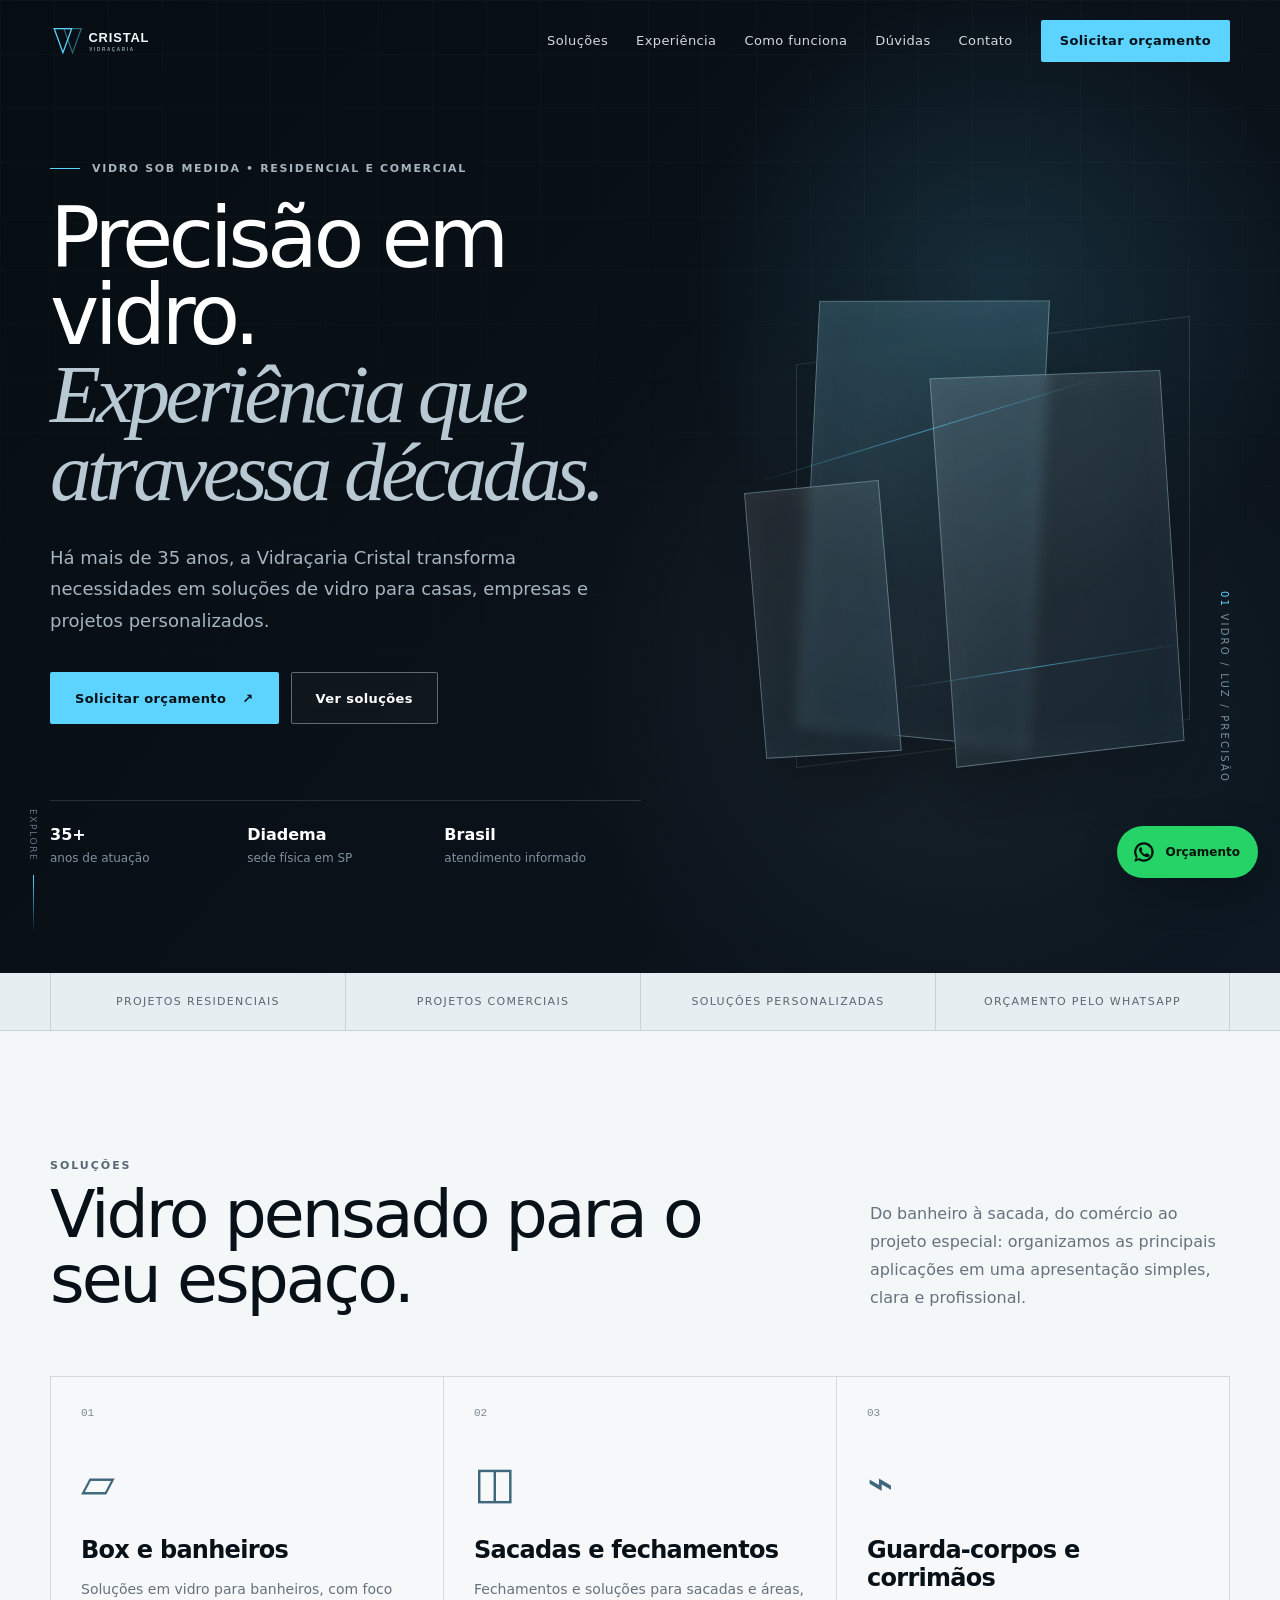
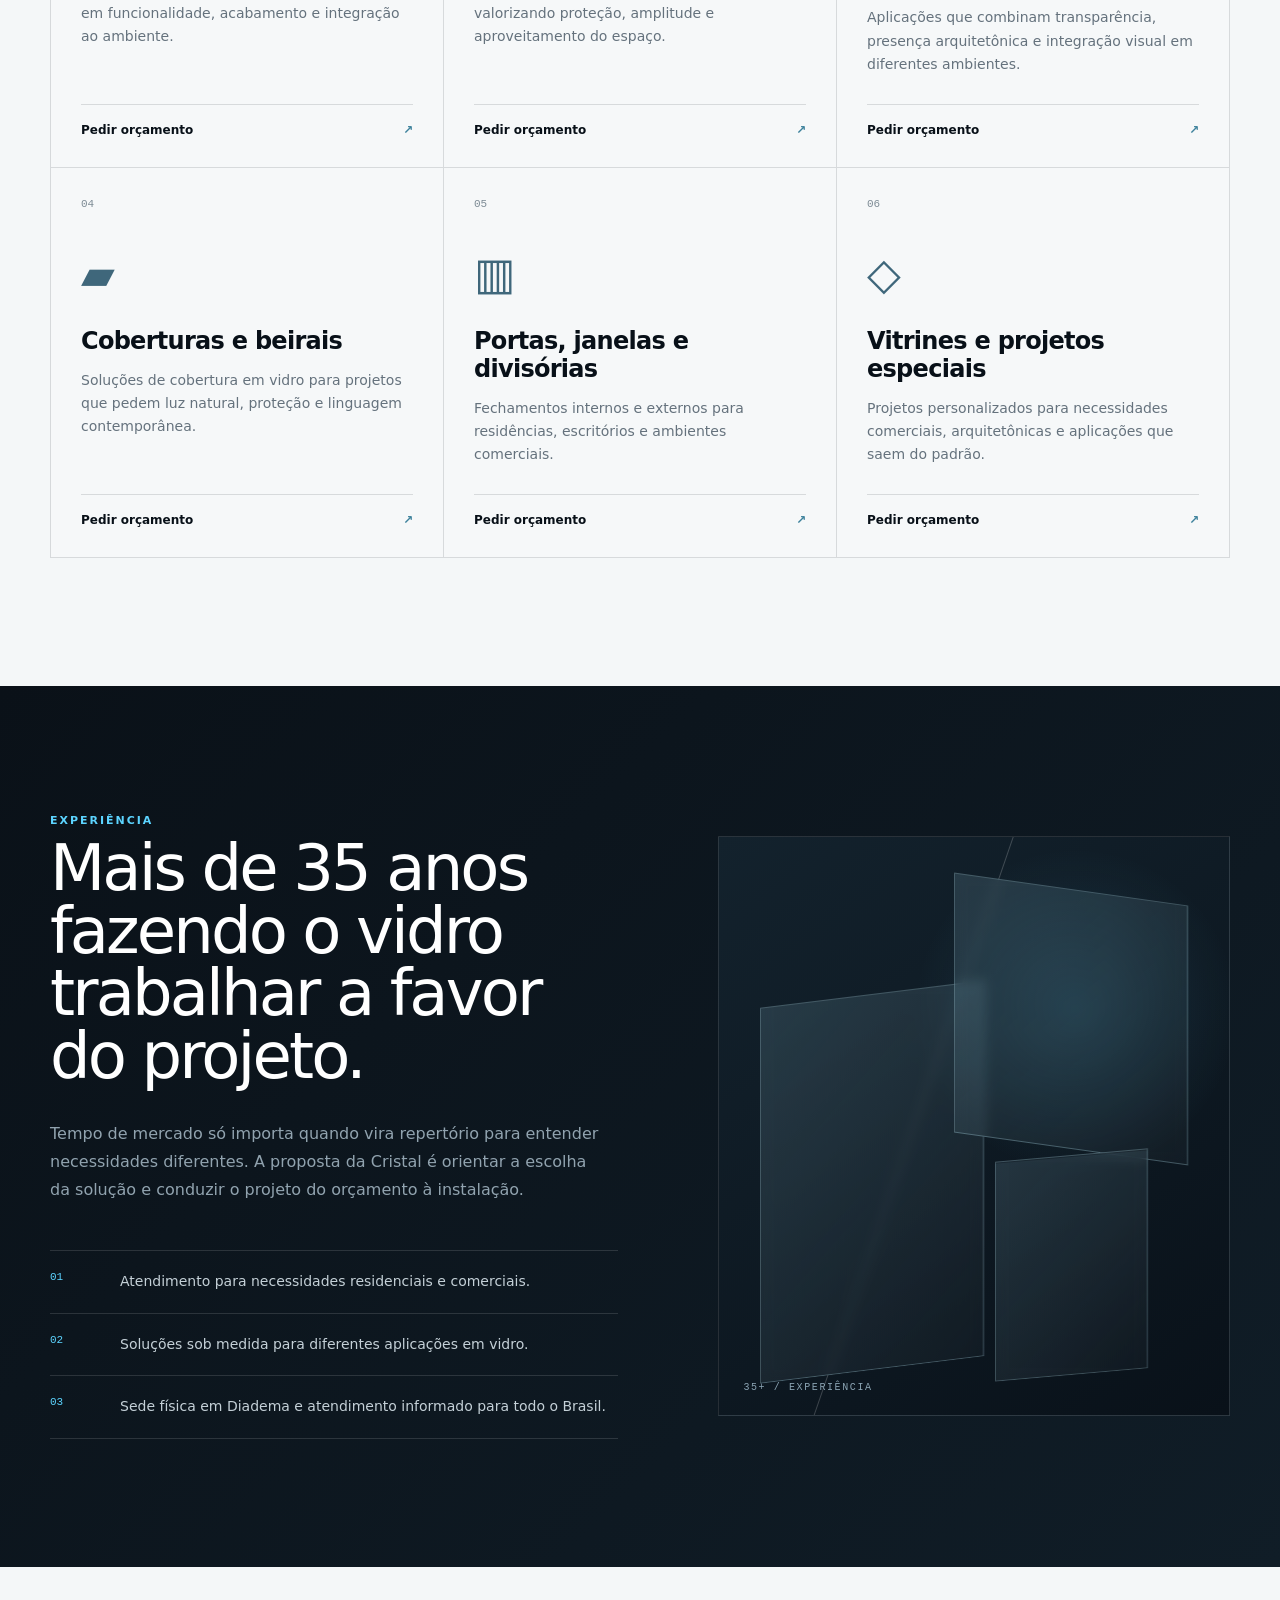
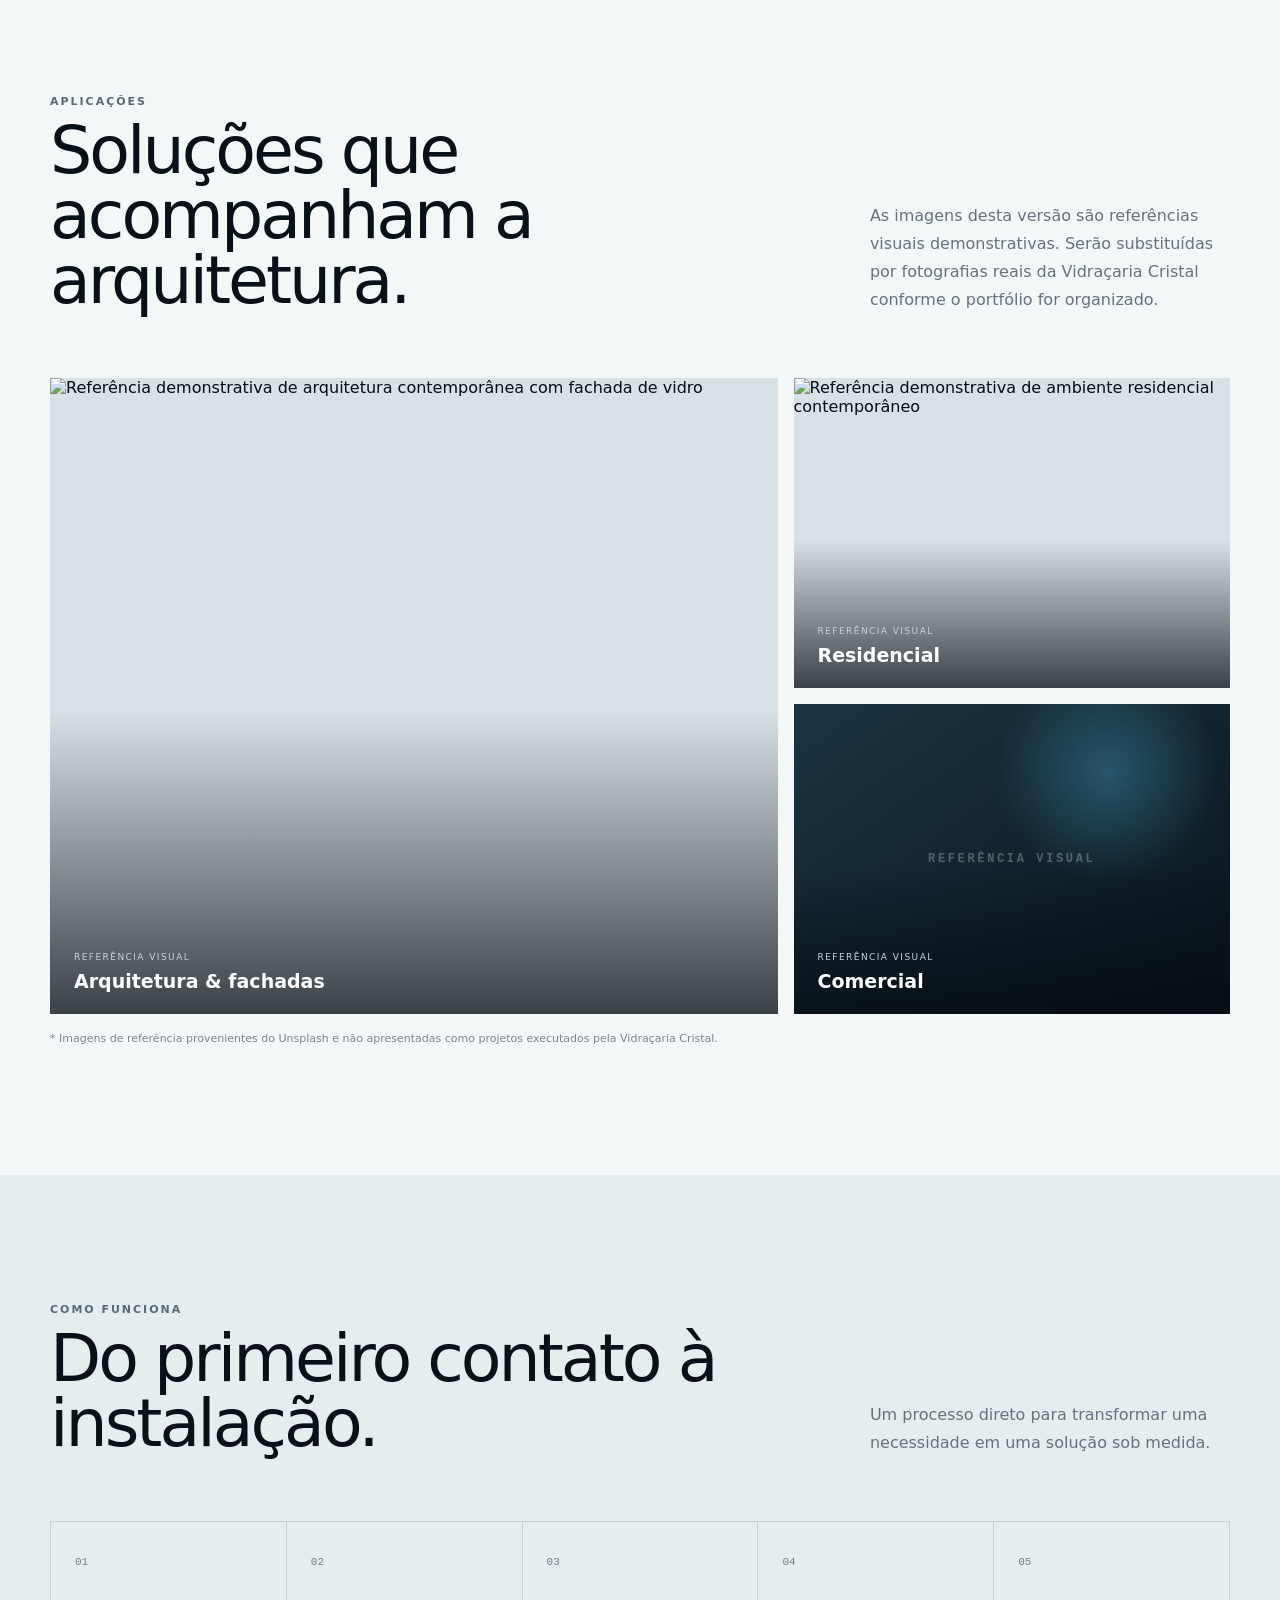
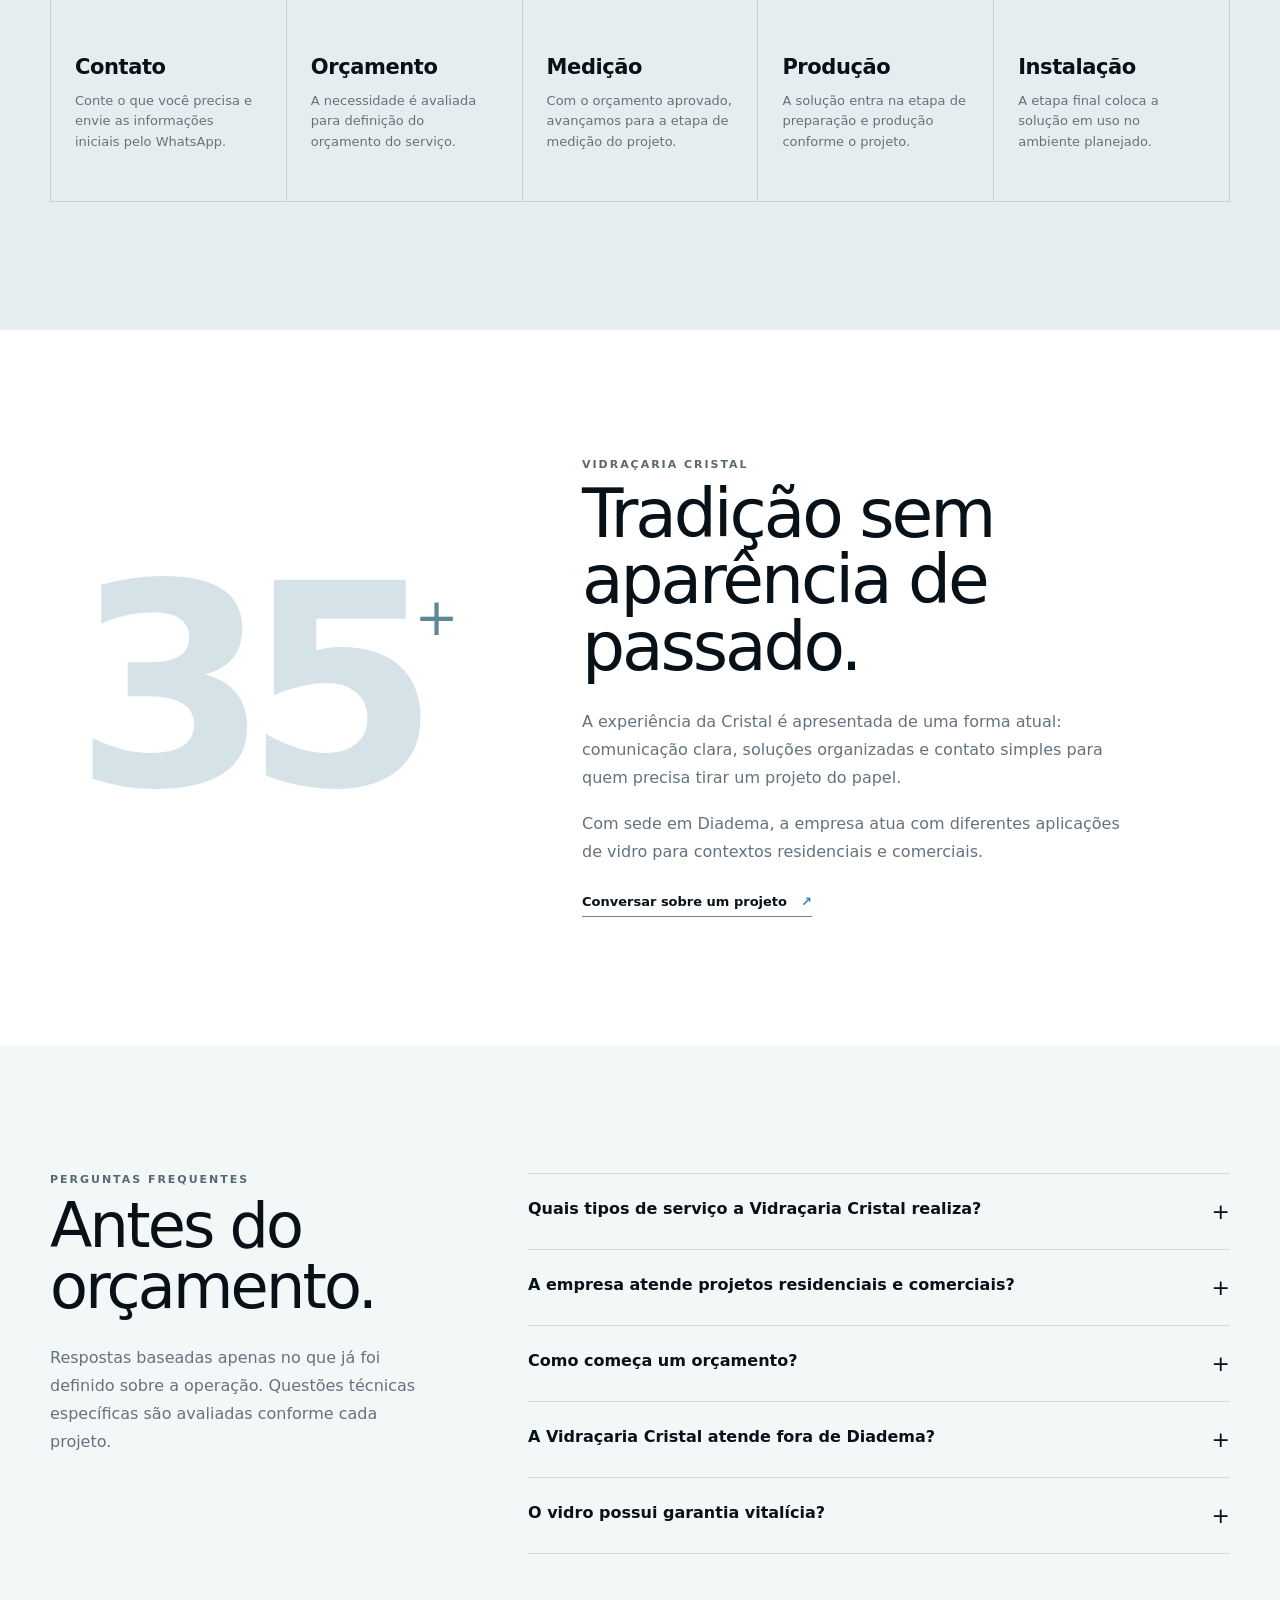
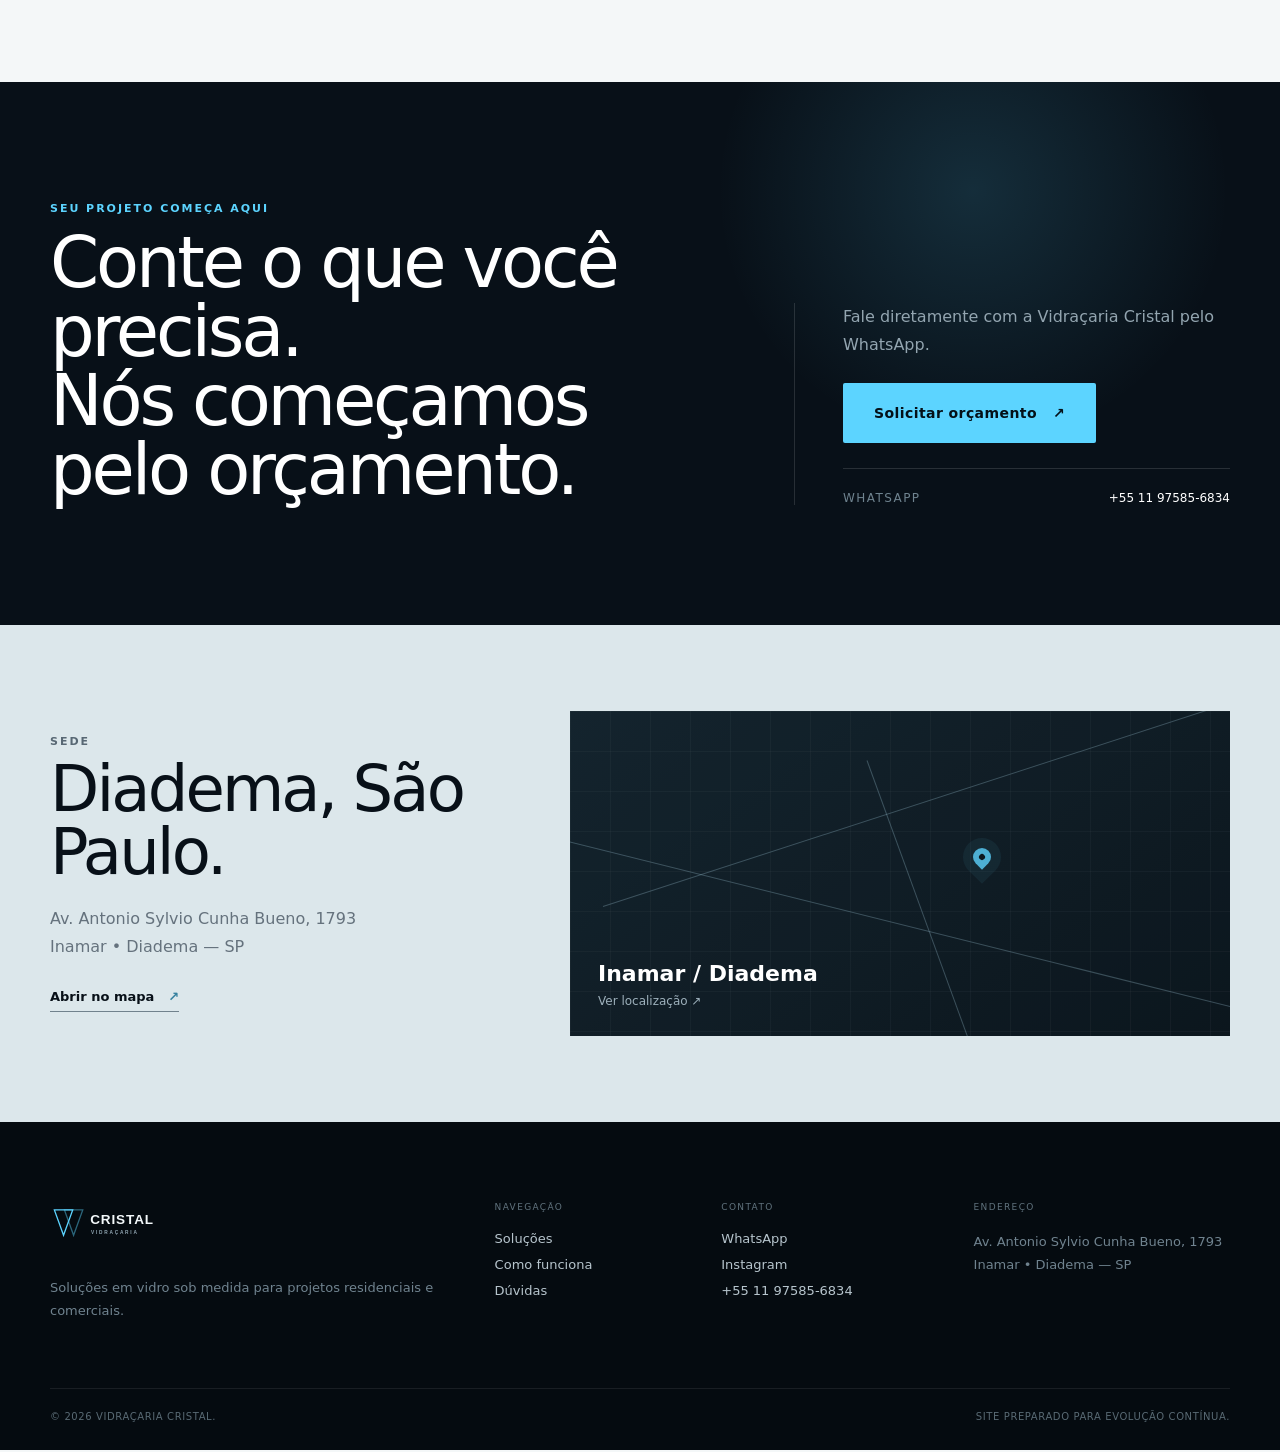
==== index.html @ 446b2011 "Add files via upload" ====
<!doctype html>
<html lang="pt-BR">
<head>
  <meta charset="utf-8">
  <meta name="viewport" content="width=device-width, initial-scale=1">
  <title>Vidraçaria Cristal | Soluções em vidro sob medida</title>
  <meta name="description" content="Soluções em vidro sob medida para projetos residenciais e comerciais. Mais de 35 anos de experiência. Solicite seu orçamento pelo WhatsApp.">
  <meta name="theme-color" content="#0a1016">
  <meta name="robots" content="index,follow">
  <link rel="canonical" href="https://vcristal.com.br/">
  <meta property="og:type" content="website">
  <meta property="og:locale" content="pt_BR">
  <meta property="og:title" content="Vidraçaria Cristal | Soluções em vidro sob medida">
  <meta property="og:description" content="Mais de 35 anos de experiência em soluções de vidro para ambientes residenciais e comerciais.">
  <meta property="og:url" content="https://vcristal.com.br/">
  <meta property="og:image" content="https://vcristal.com.br/assets/img/og-vcristal.svg">
  <link rel="icon" href="assets/img/favicon.svg" type="image/svg+xml">
  <link rel="stylesheet" href="assets/css/styles.css">

  <script type="application/ld+json">
  {
    "@context": "https://schema.org",
    "@type": "HomeAndConstructionBusiness",
    "name": "Vidraçaria Cristal",
    "url": "https://vcristal.com.br/",
    "telephone": "+55 11 97585-6834",
    "address": {
      "@type": "PostalAddress",
      "streetAddress": "Av. Antonio Sylvio Cunha Bueno, 1793 - Inamar",
      "addressLocality": "Diadema",
      "addressRegion": "SP",
      "addressCountry": "BR"
    },
    "areaServed": {
      "@type": "Country",
      "name": "Brasil"
    }
  }
  </script>
</head>
<body>
  <a class="skip-link" href="#conteudo">Ir para o conteúdo</a>

  <header class="site-header" data-header>
    <div class="container nav-wrap">
      <a class="brand" href="#inicio" aria-label="Vidraçaria Cristal - início">
        <img src="assets/img/logo-vcristal.svg" width="182" height="48" alt="Vidraçaria Cristal">
      </a>

      <button class="menu-button" type="button" aria-expanded="false" aria-controls="site-nav" data-menu-button>
        <span></span><span></span><span></span>
        <span class="sr-only">Abrir menu</span>
      </button>

      <nav id="site-nav" class="site-nav" aria-label="Navegação principal" data-menu>
        <a href="#solucoes">Soluções</a>
        <a href="#experiencia">Experiência</a>
        <a href="#processo">Como funciona</a>
        <a href="#faq">Dúvidas</a>
        <a href="#contato">Contato</a>
        <a class="button button-sm button-primary nav-cta" data-whatsapp-link href="#">Solicitar orçamento</a>
      </nav>
    </div>
  </header>

  <main id="conteudo">
    <section id="inicio" class="hero section-dark">
      <div class="hero-grid container">
        <div class="hero-copy reveal">
          <div class="eyebrow"><span></span> Vidro sob medida • Residencial e comercial</div>
          <h1>Precisão em vidro.<br><em>Experiência que atravessa décadas.</em></h1>
          <p class="hero-lead">Há mais de 35 anos, a Vidraçaria Cristal transforma necessidades em soluções de vidro para casas, empresas e projetos personalizados.</p>
          <div class="hero-actions">
            <a class="button button-primary" data-whatsapp-link href="#">Solicitar orçamento <span aria-hidden="true">↗</span></a>
            <a class="button button-ghost" href="#solucoes">Ver soluções</a>
          </div>
          <div class="hero-trust" aria-label="Destaques da empresa">
            <div><strong>35+</strong><span>anos de atuação</span></div>
            <div><strong>Diadema</strong><span>sede física em SP</span></div>
            <div><strong>Brasil</strong><span>atendimento informado</span></div>
          </div>
        </div>

        <div class="hero-visual reveal reveal-delay" aria-hidden="true">
          <div class="glass-stage">
            <div class="glass-pane pane-a"></div>
            <div class="glass-pane pane-b"></div>
            <div class="glass-pane pane-c"></div>
            <div class="glass-line line-a"></div>
            <div class="glass-line line-b"></div>
            <div class="visual-note"><span>01</span> VIDRO / LUZ / PRECISÃO</div>
          </div>
        </div>
      </div>
      <div class="hero-scroll" aria-hidden="true">Explore <span></span></div>
    </section>

    <section class="trust-strip" aria-label="Resumo">
      <div class="container trust-strip-grid">
        <p>Projetos residenciais</p>
        <p>Projetos comerciais</p>
        <p>Soluções personalizadas</p>
        <p>Orçamento pelo WhatsApp</p>
      </div>
    </section>

    <section id="solucoes" class="section section-light">
      <div class="container">
        <div class="section-heading reveal">
          <div>
            <span class="section-kicker">Soluções</span>
            <h2>Vidro pensado para o seu espaço.</h2>
          </div>
          <p>Do banheiro à sacada, do comércio ao projeto especial: organizamos as principais aplicações em uma apresentação simples, clara e profissional.</p>
        </div>

        <div class="services-grid">
          <article class="service-card service-card-featured reveal">
            <div class="service-index">01</div>
            <div class="service-icon" aria-hidden="true">▱</div>
            <h3>Box e banheiros</h3>
            <p>Soluções em vidro para banheiros, com foco em funcionalidade, acabamento e integração ao ambiente.</p>
            <a data-whatsapp-service="box de vidro" href="#">Pedir orçamento <span>↗</span></a>
          </article>
          <article class="service-card reveal">
            <div class="service-index">02</div>
            <div class="service-icon" aria-hidden="true">◫</div>
            <h3>Sacadas e fechamentos</h3>
            <p>Fechamentos e soluções para sacadas e áreas, valorizando proteção, amplitude e aproveitamento do espaço.</p>
            <a data-whatsapp-service="fechamento de sacada" href="#">Pedir orçamento <span>↗</span></a>
          </article>
          <article class="service-card reveal">
            <div class="service-index">03</div>
            <div class="service-icon" aria-hidden="true">⌁</div>
            <h3>Guarda-corpos e corrimãos</h3>
            <p>Aplicações que combinam transparência, presença arquitetônica e integração visual em diferentes ambientes.</p>
            <a data-whatsapp-service="guarda-corpo ou corrimão de vidro" href="#">Pedir orçamento <span>↗</span></a>
          </article>
          <article class="service-card reveal">
            <div class="service-index">04</div>
            <div class="service-icon" aria-hidden="true">▰</div>
            <h3>Coberturas e beirais</h3>
            <p>Soluções de cobertura em vidro para projetos que pedem luz natural, proteção e linguagem contemporânea.</p>
            <a data-whatsapp-service="cobertura ou beiral de vidro" href="#">Pedir orçamento <span>↗</span></a>
          </article>
          <article class="service-card reveal">
            <div class="service-index">05</div>
            <div class="service-icon" aria-hidden="true">▥</div>
            <h3>Portas, janelas e divisórias</h3>
            <p>Fechamentos internos e externos para residências, escritórios e ambientes comerciais.</p>
            <a data-whatsapp-service="porta, janela ou divisória de vidro" href="#">Pedir orçamento <span>↗</span></a>
          </article>
          <article class="service-card reveal">
            <div class="service-index">06</div>
            <div class="service-icon" aria-hidden="true">◇</div>
            <h3>Vitrines e projetos especiais</h3>
            <p>Projetos personalizados para necessidades comerciais, arquitetônicas e aplicações que saem do padrão.</p>
            <a data-whatsapp-service="vitrine ou projeto especial em vidro" href="#">Pedir orçamento <span>↗</span></a>
          </article>
        </div>
      </div>
    </section>

    <section id="experiencia" class="section section-ink experience-section">
      <div class="container experience-grid">
        <div class="experience-copy reveal">
          <span class="section-kicker section-kicker-light">Experiência</span>
          <h2>Mais de 35 anos fazendo o vidro trabalhar a favor do projeto.</h2>
          <p>Tempo de mercado só importa quando vira repertório para entender necessidades diferentes. A proposta da Cristal é orientar a escolha da solução e conduzir o projeto do orçamento à instalação.</p>
          <div class="experience-points">
            <div><span>01</span><p>Atendimento para necessidades residenciais e comerciais.</p></div>
            <div><span>02</span><p>Soluções sob medida para diferentes aplicações em vidro.</p></div>
            <div><span>03</span><p>Sede física em Diadema e atendimento informado para todo o Brasil.</p></div>
          </div>
        </div>
        <div class="experience-art reveal reveal-delay" aria-hidden="true">
          <div class="arch-frame">
            <div class="arch-block block-one"></div>
            <div class="arch-block block-two"></div>
            <div class="arch-block block-three"></div>
            <div class="arch-caption">35+ / EXPERIÊNCIA</div>
          </div>
        </div>
      </div>
    </section>

    <section class="section section-light applications-section" id="aplicacoes">
      <div class="container">
        <div class="section-heading reveal">
          <div>
            <span class="section-kicker">Aplicações</span>
            <h2>Soluções que acompanham a arquitetura.</h2>
          </div>
          <p>As imagens desta versão são referências visuais demonstrativas. Serão substituídas por fotografias reais da Vidraçaria Cristal conforme o portfólio for organizado.</p>
        </div>

        <div class="applications-grid">
          <figure class="application-card application-wide reveal">
            <img src="https://images.unsplash.com/photo-1486406146926-c627a92ad1ab?auto=format&fit=crop&w=1400&q=82" alt="Referência demonstrativa de arquitetura contemporânea com fachada de vidro" loading="lazy">
            <figcaption><span>Referência visual</span><strong>Arquitetura & fachadas</strong></figcaption>
          </figure>
          <figure class="application-card reveal">
            <img src="https://images.unsplash.com/photo-1600566753190-17f0baa2a6c3?auto=format&fit=crop&w=1000&q=82" alt="Referência demonstrativa de ambiente residencial contemporâneo" loading="lazy">
            <figcaption><span>Referência visual</span><strong>Residencial</strong></figcaption>
          </figure>
          <figure class="application-card reveal">
            <img src="https://images.unsplash.com/photo-1497366754035-f200968a6e72?auto=format&fit=crop&w=1000&q=82" alt="Referência demonstrativa de ambiente comercial com divisórias de vidro" loading="lazy">
            <figcaption><span>Referência visual</span><strong>Comercial</strong></figcaption>
          </figure>
        </div>
        <p class="stock-note">* Imagens de referência provenientes do Unsplash e não apresentadas como projetos executados pela Vidraçaria Cristal.</p>
      </div>
    </section>

    <section id="processo" class="section section-process">
      <div class="container">
        <div class="section-heading reveal">
          <div>
            <span class="section-kicker">Como funciona</span>
            <h2>Do primeiro contato à instalação.</h2>
          </div>
          <p>Um processo direto para transformar uma necessidade em uma solução sob medida.</p>
        </div>

        <ol class="process-grid">
          <li class="reveal"><span>01</span><h3>Contato</h3><p>Conte o que você precisa e envie as informações iniciais pelo WhatsApp.</p></li>
          <li class="reveal"><span>02</span><h3>Orçamento</h3><p>A necessidade é avaliada para definição do orçamento do serviço.</p></li>
          <li class="reveal"><span>03</span><h3>Medição</h3><p>Com o orçamento aprovado, avançamos para a etapa de medição do projeto.</p></li>
          <li class="reveal"><span>04</span><h3>Produção</h3><p>A solução entra na etapa de preparação e produção conforme o projeto.</p></li>
          <li class="reveal"><span>05</span><h3>Instalação</h3><p>A etapa final coloca a solução em uso no ambiente planejado.</p></li>
        </ol>
      </div>
    </section>

    <section class="section section-about">
      <div class="container about-grid">
        <div class="about-number reveal" aria-hidden="true"><span>35</span><small>+</small></div>
        <div class="about-copy reveal">
          <span class="section-kicker">Vidraçaria Cristal</span>
          <h2>Tradição sem aparência de passado.</h2>
          <p>A experiência da Cristal é apresentada de uma forma atual: comunicação clara, soluções organizadas e contato simples para quem precisa tirar um projeto do papel.</p>
          <p>Com sede em Diadema, a empresa atua com diferentes aplicações de vidro para contextos residenciais e comerciais.</p>
          <a class="text-link" data-whatsapp-link href="#">Conversar sobre um projeto <span>↗</span></a>
        </div>
      </div>
    </section>

    <section id="faq" class="section section-light faq-section">
      <div class="container faq-grid">
        <div class="faq-intro reveal">
          <span class="section-kicker">Perguntas frequentes</span>
          <h2>Antes do orçamento.</h2>
          <p>Respostas baseadas apenas no que já foi definido sobre a operação. Questões técnicas específicas são avaliadas conforme cada projeto.</p>
        </div>
        <div class="faq-list reveal">
          <details>
            <summary>Quais tipos de serviço a Vidraçaria Cristal realiza?<span>+</span></summary>
            <p>Entre as aplicações apresentadas estão box, sacadas e fechamentos, coberturas, divisórias, guarda-corpos, corrimãos, portas, janelas, vitrines e projetos personalizados.</p>
          </details>
          <details>
            <summary>A empresa atende projetos residenciais e comerciais?<span>+</span></summary>
            <p>Sim. O atendimento contempla necessidades residenciais e comerciais.</p>
          </details>
          <details>
            <summary>Como começa um orçamento?<span>+</span></summary>
            <p>O primeiro passo é entrar em contato pelo WhatsApp e explicar a necessidade. Depois, o processo segue por orçamento, medição, produção e instalação.</p>
          </details>
          <details>
            <summary>A Vidraçaria Cristal atende fora de Diadema?<span>+</span></summary>
            <p>Sim. A informação fornecida para o projeto é de atendimento em todo o Brasil. A viabilidade de cada serviço pode ser confirmada diretamente no orçamento.</p>
          </details>
          <details>
            <summary>O vidro possui garantia vitalícia?<span>+</span></summary>
            <p>Não. Não utilizamos promessa de garantia vitalícia do vidro. Condições específicas relacionadas ao serviço e à vedação devem ser confirmadas diretamente no orçamento.</p>
          </details>
        </div>
      </div>
    </section>

    <section id="contato" class="cta-section section-dark">
      <div class="container cta-grid">
        <div class="reveal">
          <span class="section-kicker section-kicker-light">Seu projeto começa aqui</span>
          <h2>Conte o que você precisa.<br>Nós começamos pelo orçamento.</h2>
        </div>
        <div class="cta-side reveal reveal-delay">
          <p>Fale diretamente com a Vidraçaria Cristal pelo WhatsApp.</p>
          <a class="button button-primary button-large" data-whatsapp-link href="#">Solicitar orçamento <span>↗</span></a>
          <div class="contact-mini">
            <span>WhatsApp</span>
            <a href="tel:+5511975856834">+55 11 97585-6834</a>
          </div>
        </div>
      </div>
    </section>

    <section class="location-section">
      <div class="container location-grid">
        <div class="location-copy reveal">
          <span class="section-kicker">Sede</span>
          <h2>Diadema, São Paulo.</h2>
          <p>Av. Antonio Sylvio Cunha Bueno, 1793<br>Inamar • Diadema — SP</p>
          <a class="text-link" href="https://www.google.com/maps/search/?api=1&query=Av.%20Antonio%20Sylvio%20Cunha%20Bueno%2C%201793%20Diadema%20SP" target="_blank" rel="noopener noreferrer">Abrir no mapa <span>↗</span></a>
        </div>
        <a class="map-card reveal" href="https://www.google.com/maps/search/?api=1&query=Av.%20Antonio%20Sylvio%20Cunha%20Bueno%2C%201793%20Diadema%20SP" target="_blank" rel="noopener noreferrer" aria-label="Abrir endereço no Google Maps">
          <div class="map-grid" aria-hidden="true">
            <span class="road road-a"></span><span class="road road-b"></span><span class="road road-c"></span>
            <span class="map-pin"></span>
          </div>
          <strong>Inamar / Diadema</strong>
          <span>Ver localização ↗</span>
        </a>
      </div>
    </section>
  </main>

  <footer class="site-footer">
    <div class="container footer-grid">
      <div>
        <img class="footer-logo" src="assets/img/logo-vcristal-light.svg" width="182" height="48" alt="Vidraçaria Cristal">
        <p>Soluções em vidro sob medida para projetos residenciais e comerciais.</p>
      </div>
      <div>
        <span class="footer-label">Navegação</span>
        <a href="#solucoes">Soluções</a>
        <a href="#processo">Como funciona</a>
        <a href="#faq">Dúvidas</a>
      </div>
      <div>
        <span class="footer-label">Contato</span>
        <a data-whatsapp-link href="#">WhatsApp</a>
        <a href="https://www.instagram.com/vidracaria.cristall" target="_blank" rel="noopener noreferrer">Instagram</a>
        <a href="tel:+5511975856834">+55 11 97585-6834</a>
      </div>
      <div>
        <span class="footer-label">Endereço</span>
        <p>Av. Antonio Sylvio Cunha Bueno, 1793<br>Inamar • Diadema — SP</p>
      </div>
    </div>
    <div class="container footer-bottom">
      <span>© <span data-year></span> Vidraçaria Cristal.</span>
      <span>Site preparado para evolução contínua.</span>
    </div>
  </footer>

  <a class="whatsapp-float" data-whatsapp-link href="#" aria-label="Solicitar orçamento pelo WhatsApp">
    <svg viewBox="0 0 32 32" aria-hidden="true"><path d="M16 3a13 13 0 0 0-11 20l-2 6 6-2a13 13 0 1 0 7-24Zm0 23c-2 0-4-.6-5.6-1.7l-.4-.2-3.6 1.2 1.2-3.5-.2-.4A10 10 0 1 1 16 26Zm5.5-7.5c-.3-.2-1.8-.9-2-.9-.3-.1-.5-.2-.7.2l-1 1.2c-.2.2-.4.2-.7.1-2-.9-3.4-2.5-4.3-4.4-.2-.3 0-.5.1-.6l.5-.6.3-.6c.1-.2 0-.4 0-.6l-.9-2.1c-.2-.6-.5-.5-.7-.5h-.6c-.2 0-.6.1-.9.4-.3.4-1.2 1.2-1.2 2.9s1.2 3.3 1.4 3.6c.1.2 2.5 3.8 6 5.3.8.4 1.5.6 2 .7.9.3 1.7.2 2.3.1.7-.1 1.8-.7 2.1-1.5.3-.7.3-1.4.2-1.5-.1-.2-.3-.3-.6-.4Z"/></svg>
    <span>Orçamento</span>
  </a>

  <script src="assets/js/main.js" defer></script>
</body>
</html>
---- assets/css/styles.css ----
:root {
  --ink: #081018;
  --ink-2: #101a24;
  --ink-3: #182531;
  --paper: #f4f7f8;
  --paper-2: #e9eff1;
  --white: #ffffff;
  --muted: #65727d;
  --muted-light: #9aabb8;
  --line: rgba(8,16,24,.13);
  --line-dark: rgba(255,255,255,.13);
  --accent: #5cd4ff;
  --accent-2: #a9ebff;
  --success: #25d366;
  --radius: 2px;
  --container: min(1180px, calc(100% - 48px));
  --shadow: 0 30px 80px rgba(5, 15, 25, .12);
  --ease: cubic-bezier(.2,.7,.2,1);
}

* { box-sizing: border-box; }
html { scroll-behavior: smooth; scroll-padding-top: 82px; }
body {
  margin: 0;
  color: var(--ink);
  background: var(--paper);
  font-family: Inter, ui-sans-serif, system-ui, -apple-system, BlinkMacSystemFont, "Segoe UI", sans-serif;
  -webkit-font-smoothing: antialiased;
  text-rendering: optimizeLegibility;
}
img { max-width: 100%; display: block; }
a { color: inherit; text-decoration: none; }
button, input, textarea, select { font: inherit; }
::selection { background: var(--accent); color: var(--ink); }

.container { width: var(--container); margin-inline: auto; }
.sr-only { position:absolute; width:1px; height:1px; padding:0; margin:-1px; overflow:hidden; clip:rect(0,0,0,0); white-space:nowrap; border:0; }
.skip-link { position: fixed; left: 12px; top: 12px; transform: translateY(-150%); z-index: 1000; background: white; padding: 10px 14px; border-radius: 4px; }
.skip-link:focus { transform: translateY(0); }

.site-header {
  position: fixed;
  z-index: 100;
  inset: 0 0 auto;
  height: 82px;
  border-bottom: 1px solid transparent;
  transition: background .3s ease, border-color .3s ease, backdrop-filter .3s ease;
  color: white;
}
.site-header.is-scrolled {
  background: rgba(8, 16, 24, .9);
  backdrop-filter: blur(18px);
  border-color: var(--line-dark);
}
.nav-wrap { height: 100%; display: flex; align-items: center; justify-content: space-between; gap: 32px; }
.brand img { height: 40px; width: auto; }
.site-nav { display: flex; align-items: center; gap: 28px; }
.site-nav > a:not(.button) { font-size: 13px; letter-spacing: .03em; opacity: .84; transition: opacity .2s ease; }
.site-nav > a:not(.button):hover { opacity: 1; }
.menu-button { display: none; background: none; border: 0; color: white; padding: 8px; }
.menu-button span:not(.sr-only) { display:block; width:26px; height:1px; background:currentColor; margin:6px 0; transition:.25s ease; }

.button {
  display: inline-flex;
  align-items: center;
  justify-content: center;
  gap: 16px;
  min-height: 52px;
  padding: 0 24px;
  border: 1px solid transparent;
  border-radius: var(--radius);
  font-size: 13px;
  font-weight: 700;
  letter-spacing: .03em;
  transition: transform .25s var(--ease), background .25s ease, color .25s ease, border-color .25s ease;
}
.button:hover { transform: translateY(-2px); }
.button:focus-visible, a:focus-visible, summary:focus-visible, button:focus-visible { outline: 2px solid var(--accent); outline-offset: 4px; }
.button-primary { color: #041018; background: var(--accent); }
.button-primary:hover { background: var(--accent-2); }
.button-ghost { color: white; border-color: rgba(255,255,255,.36); background: rgba(255,255,255,.03); backdrop-filter: blur(10px); }
.button-ghost:hover { border-color: rgba(255,255,255,.7); background: rgba(255,255,255,.07); }
.button-sm { min-height: 42px; padding-inline: 18px; }
.button-large { min-height: 60px; padding-inline: 30px; font-size: 14px; }

.section { padding: 128px 0; }
.section-light { background: var(--paper); }
.section-dark, .section-ink { color: white; background: var(--ink); }
.section-heading { display:grid; grid-template-columns: 1.35fr .65fr; align-items:end; gap:72px; margin-bottom:64px; }
.section-heading h2, .experience-copy h2, .faq-intro h2, .location-copy h2, .about-copy h2, .cta-section h2 {
  margin: 10px 0 0;
  font-weight: 500;
  letter-spacing: -.045em;
  line-height: .98;
  font-size: clamp(38px, 5.2vw, 72px);
}
.section-heading p, .faq-intro p, .experience-copy > p, .about-copy p, .cta-side > p, .location-copy p { color: var(--muted); line-height: 1.75; font-size: 16px; margin: 0; max-width: 560px; }
.section-kicker { display:block; font-size: 11px; font-weight: 800; letter-spacing: .18em; text-transform: uppercase; color: #586874; }
.section-kicker-light { color: var(--accent); }

.hero {
  min-height: 860px;
  position: relative;
  overflow: hidden;
  padding-top: 82px;
  background:
    radial-gradient(circle at 78% 30%, rgba(92,212,255,.15), transparent 26%),
    radial-gradient(circle at 72% 68%, rgba(98,127,145,.15), transparent 34%),
    linear-gradient(130deg, #060d13 0%, #0a1118 58%, #0d1822 100%);
}
.hero::before { content:""; position:absolute; inset:0; background-image: linear-gradient(rgba(255,255,255,.025) 1px, transparent 1px), linear-gradient(90deg, rgba(255,255,255,.025) 1px, transparent 1px); background-size: 54px 54px; mask-image: linear-gradient(to bottom, #000, transparent 90%); }
.hero-grid { min-height: calc(860px - 82px); display:grid; grid-template-columns: 1.06fr .94fr; gap:64px; align-items:center; position:relative; z-index:2; }
.hero-copy { padding: 80px 0 108px; }
.eyebrow { display:flex; align-items:center; gap:12px; color:#a5b4bf; font-size:11px; letter-spacing:.15em; text-transform:uppercase; font-weight:700; }
.eyebrow span { width:30px; height:1px; background:var(--accent); }
.hero h1 { margin: 25px 0 30px; max-width: 820px; font-size: clamp(50px, 6.5vw, 92px); line-height: .93; letter-spacing: -.055em; font-weight: 450; }
.hero h1 em { font-family: Georgia, "Times New Roman", serif; font-weight:400; color:#b8c9d3; }
.hero-lead { max-width: 670px; color:#a6b5bf; font-size:18px; line-height:1.75; margin:0 0 36px; }
.hero-actions { display:flex; flex-wrap:wrap; gap:12px; }
.hero-trust { display:grid; grid-template-columns: repeat(3, 1fr); max-width:680px; margin-top:76px; border-top:1px solid var(--line-dark); }
.hero-trust > div { padding:24px 18px 0 0; }
.hero-trust strong { display:block; font-size:16px; font-weight:650; }
.hero-trust span { display:block; color:#7f919e; font-size:12px; margin-top:7px; }
.hero-visual { height: 590px; position:relative; }
.glass-stage { position:absolute; inset:5% 0 0 5%; perspective:1000px; }
.glass-stage::before { content:""; position:absolute; inset:14% 8% 14% 13%; border:1px solid rgba(255,255,255,.12); transform:skewY(-7deg); }
.glass-pane { position:absolute; border:1px solid rgba(198,235,249,.35); box-shadow: inset 0 0 40px rgba(255,255,255,.04), 0 30px 90px rgba(0,0,0,.26); backdrop-filter: blur(7px); }
.pane-a { width:48%; height:78%; left:14%; top:7%; background:linear-gradient(150deg, rgba(135,220,248,.18), rgba(72,122,146,.04)); transform:rotateY(-13deg) rotateZ(3deg); }
.pane-b { width:48%; height:68%; left:42%; top:20%; background:linear-gradient(145deg, rgba(255,255,255,.10), rgba(80,170,200,.06)); transform:rotateY(12deg) rotateZ(-4deg); }
.pane-c { width:28%; height:48%; left:4%; top:40%; background:linear-gradient(145deg, rgba(255,255,255,.08), rgba(92,212,255,.05)); transform:rotateY(-8deg) rotateZ(-5deg); }
.glass-line { position:absolute; background:linear-gradient(90deg, transparent, var(--accent), transparent); height:1px; opacity:.55; }
.line-a { width:72%; left:3%; top:30%; transform:rotate(-17deg); }
.line-b { width:58%; left:33%; top:72%; transform:rotate(-9deg); }
.visual-note { position:absolute; right:0; bottom:7%; color:#76909f; font-size:10px; letter-spacing:.22em; writing-mode:vertical-rl; }
.visual-note span { color:var(--accent); }
.hero-scroll { position:absolute; z-index:2; left:28px; bottom:40px; color:#647783; writing-mode:vertical-rl; font-size:9px; text-transform:uppercase; letter-spacing:.18em; display:flex; align-items:center; gap:14px; }
.hero-scroll span { height:58px; width:1px; background:linear-gradient(var(--accent), transparent); }

.trust-strip { background:#e7eef1; border-bottom:1px solid var(--line); }
.trust-strip-grid { display:grid; grid-template-columns:repeat(4,1fr); }
.trust-strip p { margin:0; padding:22px 24px; border-left:1px solid var(--line); font-size:11px; letter-spacing:.12em; text-transform:uppercase; color:#586773; text-align:center; }
.trust-strip p:last-child { border-right:1px solid var(--line); }

.services-grid { display:grid; grid-template-columns:repeat(3,1fr); border-top:1px solid var(--line); border-left:1px solid var(--line); }
.service-card { min-height:345px; padding:30px; border-right:1px solid var(--line); border-bottom:1px solid var(--line); display:flex; flex-direction:column; position:relative; overflow:hidden; background:rgba(255,255,255,.15); transition:background .25s ease, transform .3s var(--ease); }
.service-card:hover { background:white; transform:translateY(-4px); z-index:2; box-shadow:var(--shadow); }
.service-index { font: 11px ui-monospace,SFMono-Regular,Menlo,monospace; color:#7d8b95; }
.service-icon { margin:38px 0 28px; font-size:44px; font-weight:200; color:#3f677b; }
.service-card h3 { margin:0 0 14px; font-size:24px; letter-spacing:-.03em; font-weight:570; }
.service-card p { margin:0 0 28px; color:var(--muted); line-height:1.65; font-size:14px; }
.service-card a { margin-top:auto; font-size:12px; font-weight:750; display:flex; justify-content:space-between; border-top:1px solid var(--line); padding-top:18px; }
.service-card a span { color:#3e829c; }

.experience-section { background:linear-gradient(135deg, #0a1118, #101d27); }
.experience-grid { display:grid; grid-template-columns:1fr .9fr; gap:100px; align-items:center; }
.experience-copy h2 { font-size:clamp(42px,5vw,68px); margin-bottom:32px; }
.experience-copy > p { color:#91a3af; }
.experience-points { margin-top:46px; border-top:1px solid var(--line-dark); }
.experience-points > div { display:grid; grid-template-columns:54px 1fr; gap:16px; padding:20px 0; border-bottom:1px solid var(--line-dark); }
.experience-points span { color:var(--accent); font:11px ui-monospace,monospace; }
.experience-points p { margin:0; color:#c4d0d7; font-size:14px; line-height:1.55; }
.experience-art { min-height:580px; position:relative; }
.arch-frame { position:absolute; inset:0; border:1px solid rgba(255,255,255,.12); overflow:hidden; background:radial-gradient(circle at 70% 30%, rgba(92,212,255,.13), transparent 30%), linear-gradient(145deg,#13222d,#091119); }
.arch-frame::before { content:""; position:absolute; width:1px; height:140%; background:rgba(255,255,255,.2); left:38%; top:-20%; transform:rotate(19deg); }
.arch-block { position:absolute; border:1px solid rgba(185,225,240,.25); background:linear-gradient(135deg, rgba(168,226,246,.14), rgba(255,255,255,.02)); backdrop-filter:blur(6px); }
.block-one { width:44%; height:65%; left:8%; bottom:8%; transform:skewY(-7deg); }
.block-two { width:46%; height:45%; right:8%; top:9%; transform:skewY(8deg); }
.block-three { width:30%; height:38%; right:16%; bottom:7%; transform:skewY(-5deg); }
.arch-caption { position:absolute; left:24px; bottom:22px; font:10px ui-monospace,monospace; letter-spacing:.16em; color:#8ca5b4; }

.applications-grid { display:grid; grid-template-columns:1.25fr .75fr; grid-template-rows:repeat(2, 310px); gap:16px; }
.application-card { position:relative; margin:0; overflow:hidden; background:#d8e1e5; min-height:280px; }
.application-wide { grid-row:1 / 3; }
.application-card img { width:100%; height:100%; object-fit:cover; filter:saturate(.72) contrast(1.04); transition:transform .65s var(--ease), filter .4s ease; }
.application-card:hover img { transform:scale(1.035); filter:saturate(.9); }
.application-card::after { content:""; position:absolute; inset:0; background:linear-gradient(to top, rgba(5,12,18,.75), transparent 48%); pointer-events:none; }
.application-card figcaption { position:absolute; z-index:2; left:24px; bottom:22px; color:white; }
.application-card figcaption span { display:block; margin-bottom:8px; font-size:9px; text-transform:uppercase; letter-spacing:.16em; color:#c6d4db; }
.application-card figcaption strong { font-size:19px; font-weight:560; }
.stock-note { color:#78858e; font-size:11px; margin:16px 0 0; line-height:1.6; }

.section-process { background:#e6edef; }
.process-grid { list-style:none; padding:0; margin:0; display:grid; grid-template-columns:repeat(5,1fr); border-top:1px solid var(--line); border-left:1px solid var(--line); }
.process-grid li { min-height:280px; padding:28px 24px; border-right:1px solid var(--line); border-bottom:1px solid var(--line); }
.process-grid li > span { font:11px ui-monospace,monospace; color:#69808e; }
.process-grid h3 { margin:86px 0 12px; font-size:21px; font-weight:600; letter-spacing:-.02em; }
.process-grid p { color:var(--muted); margin:0; font-size:13px; line-height:1.6; }

.section-about { background:white; }
.about-grid { display:grid; grid-template-columns:.8fr 1.2fr; gap:100px; align-items:center; }
.about-number { display:flex; align-items:flex-start; justify-content:center; color:#d5e3e9; line-height:.75; }
.about-number span { font-size:clamp(160px,22vw,310px); letter-spacing:-.09em; font-weight:700; }
.about-number small { font-size:52px; color:#5f8798; transform:translateY(16px); }
.about-copy { max-width:650px; }
.about-copy h2 { font-size:clamp(42px,5.3vw,68px); margin-bottom:28px; }
.about-copy p + p { margin-top:18px; }
.text-link { display:inline-flex; gap:14px; align-items:center; margin-top:28px; padding-bottom:7px; border-bottom:1px solid #71828d; font-size:13px; font-weight:750; }
.text-link span { color:#36819f; }

.faq-grid { display:grid; grid-template-columns:.7fr 1.3fr; gap:100px; align-items:start; }
.faq-intro { position:sticky; top:125px; }
.faq-intro h2 { font-size:clamp(42px,5vw,62px); margin-bottom:26px; }
.faq-list { border-top:1px solid var(--line); }
details { border-bottom:1px solid var(--line); }
summary { list-style:none; cursor:pointer; display:flex; justify-content:space-between; gap:20px; padding:25px 0; font-size:16px; font-weight:600; }
summary::-webkit-details-marker { display:none; }
summary span { font-size:22px; font-weight:300; transition:transform .25s ease; }
details[open] summary span { transform:rotate(45deg); }
details p { margin:0; padding:0 42px 24px 0; color:var(--muted); line-height:1.7; font-size:14px; max-width:760px; }

.cta-section { padding:120px 0; background:radial-gradient(circle at 76% 20%, rgba(92,212,255,.15), transparent 24%), #081018; }
.cta-grid { display:grid; grid-template-columns:1.2fr .8fr; gap:90px; align-items:end; }
.cta-section h2 { font-size:clamp(44px,5.5vw,74px); margin-top:14px; }
.cta-side { border-left:1px solid var(--line-dark); padding-left:48px; }
.cta-side > p { color:#93a5b0; margin-bottom:24px; }
.contact-mini { margin-top:25px; padding-top:22px; border-top:1px solid var(--line-dark); display:flex; justify-content:space-between; gap:20px; font-size:12px; }
.contact-mini span { color:#6f838f; text-transform:uppercase; letter-spacing:.12em; }

.location-section { padding:86px 0; background:#dce7eb; }
.location-grid { display:grid; grid-template-columns:.8fr 1.2fr; gap:80px; align-items:stretch; }
.location-copy { padding:24px 0; }
.location-copy h2 { font-size:clamp(40px,5vw,64px); margin-bottom:22px; }
.map-card { min-height:300px; background:#111d26; color:white; position:relative; overflow:hidden; padding:28px; display:flex; flex-direction:column; justify-content:flex-end; }
.map-card strong { position:relative; z-index:2; font-size:22px; }
.map-card > span { position:relative; z-index:2; color:#9db0bb; margin-top:8px; font-size:12px; }
.map-grid { position:absolute; inset:0; opacity:.8; background:linear-gradient(145deg,#152630,#0b151c); }
.map-grid::before { content:""; position:absolute; inset:0; background-image:linear-gradient(rgba(255,255,255,.04) 1px, transparent 1px),linear-gradient(90deg,rgba(255,255,255,.04) 1px,transparent 1px); background-size:40px 40px; }
.road { position:absolute; height:1px; background:rgba(173,216,232,.35); transform-origin:left; }
.road-a { width:120%; top:35%; left:-10%; transform:rotate(14deg); }
.road-b { width:100%; top:60%; left:5%; transform:rotate(-18deg); }
.road-c { width:80%; top:15%; left:45%; transform:rotate(70deg); }
.map-pin { position:absolute; width:18px; height:18px; background:var(--accent); border-radius:50% 50% 50% 0; transform:rotate(-45deg); left:61%; top:42%; box-shadow:0 0 0 10px rgba(92,212,255,.08); }
.map-pin::after { content:""; position:absolute; width:6px; height:6px; background:#0b151c; border-radius:50%; left:6px; top:6px; }

.site-footer { padding:80px 0 28px; background:#050b10; color:#d7e0e5; }
.footer-grid { display:grid; grid-template-columns:1.5fr .65fr .75fr 1fr; gap:60px; }
.footer-logo { height:42px; width:auto; margin-bottom:22px; }
.footer-grid p { color:#70838f; font-size:13px; line-height:1.7; margin:0; }
.footer-grid > div { display:flex; flex-direction:column; align-items:flex-start; gap:11px; }
.footer-label { color:#61737e; font-size:9px; letter-spacing:.15em; text-transform:uppercase; margin-bottom:8px; }
.footer-grid a { font-size:13px; color:#b7c5cd; }
.footer-grid a:hover { color:white; }
.footer-bottom { margin-top:66px; padding-top:22px; border-top:1px solid rgba(255,255,255,.08); display:flex; justify-content:space-between; gap:20px; color:#596a74; font-size:10px; letter-spacing:.06em; text-transform:uppercase; }

.whatsapp-float { position:fixed; z-index:90; right:22px; bottom:22px; min-height:52px; padding:0 18px 0 15px; border-radius:999px; display:flex; align-items:center; gap:10px; background:var(--success); color:#07120a; box-shadow:0 12px 38px rgba(0,0,0,.25); font-size:12px; font-weight:800; transition:transform .25s ease; }
.whatsapp-float:hover { transform:translateY(-3px); }
.whatsapp-float svg { width:24px; height:24px; fill:currentColor; }

.reveal { opacity:0; transform:translateY(20px); transition:opacity .65s var(--ease), transform .65s var(--ease); }
.reveal.is-visible { opacity:1; transform:none; }
.reveal-delay { transition-delay:.12s; }

@media (prefers-reduced-motion: reduce) {
  *, *::before, *::after { scroll-behavior:auto !important; transition:none !important; animation:none !important; }
  .reveal { opacity:1; transform:none; }
}

@media (max-width: 980px) {
  :root { --container:min(100% - 36px, 900px); }
  .menu-button { display:block; z-index:102; }
  .site-nav { position:fixed; inset:0 0 0 30%; background:rgba(7,14,20,.98); backdrop-filter:blur(18px); padding:110px 28px 40px; flex-direction:column; align-items:stretch; gap:0; transform:translateX(100%); transition:transform .35s var(--ease); }
  .site-nav.is-open { transform:none; }
  .site-nav > a:not(.button) { font-size:20px; padding:17px 0; border-bottom:1px solid var(--line-dark); }
  .site-nav .nav-cta { margin-top:28px; }
  .menu-button[aria-expanded="true"] span:nth-child(1) { transform:translateY(7px) rotate(45deg); }
  .menu-button[aria-expanded="true"] span:nth-child(2) { opacity:0; }
  .menu-button[aria-expanded="true"] span:nth-child(3) { transform:translateY(-7px) rotate(-45deg); }
  .hero { min-height:auto; }
  .hero-grid { min-height:auto; grid-template-columns:1fr; padding-bottom:70px; }
  .hero-copy { padding:100px 0 30px; }
  .hero-visual { height:430px; }
  .hero-scroll { display:none; }
  .section-heading { grid-template-columns:1fr; gap:24px; }
  .services-grid { grid-template-columns:repeat(2,1fr); }
  .experience-grid, .about-grid, .faq-grid, .cta-grid, .location-grid { grid-template-columns:1fr; gap:56px; }
  .experience-art { min-height:460px; }
  .applications-grid { grid-template-columns:1fr 1fr; grid-template-rows:420px 300px; }
  .application-wide { grid-column:1 / 3; grid-row:auto; }
  .process-grid { grid-template-columns:repeat(2,1fr); }
  .faq-intro { position:static; }
  .cta-side { border-left:0; border-top:1px solid var(--line-dark); padding:34px 0 0; }
  .footer-grid { grid-template-columns:1.3fr 1fr 1fr; }
  .footer-grid > div:last-child { grid-column:2 / 4; }
}

@media (max-width: 640px) {
  :root { --container:calc(100% - 28px); }
  .site-header { height:72px; }
  html { scroll-padding-top:72px; }
  .brand img { height:34px; }
  .site-nav { inset:0 0 0 12%; }
  .section { padding:88px 0; }
  .hero { padding-top:72px; }
  .hero-grid { display:block; }
  .hero-copy { padding:86px 0 56px; }
  .hero h1 { font-size:clamp(44px,14vw,64px); }
  .hero-lead { font-size:16px; }
  .hero-actions { flex-direction:column; align-items:stretch; }
  .hero-actions .button { width:100%; }
  .hero-trust { grid-template-columns:1fr; margin-top:52px; }
  .hero-trust > div { display:grid; grid-template-columns:90px 1fr; align-items:center; padding:16px 0; border-bottom:1px solid var(--line-dark); }
  .hero-trust span { margin-top:0; }
  .hero-visual { height:320px; margin-bottom:20px; }
  .glass-stage { inset:0; }
  .trust-strip-grid { grid-template-columns:1fr 1fr; }
  .trust-strip p { padding:16px 10px; font-size:9px; border-bottom:1px solid var(--line); }
  .services-grid { grid-template-columns:1fr; }
  .service-card { min-height:300px; }
  .applications-grid { display:grid; grid-template-columns:1fr; grid-template-rows:none; }
  .application-wide { grid-column:auto; }
  .application-card { height:340px; }
  .process-grid { grid-template-columns:1fr; }
  .process-grid li { min-height:auto; }
  .process-grid h3 { margin-top:54px; }
  .about-grid { gap:24px; }
  .about-number { justify-content:flex-start; }
  .about-number span { font-size:150px; }
  .about-number small { font-size:38px; }
  .contact-mini { flex-direction:column; gap:8px; }
  .location-grid { gap:30px; }
  .footer-grid { grid-template-columns:1fr 1fr; gap:42px 28px; }
  .footer-grid > div:first-child, .footer-grid > div:last-child { grid-column:1 / 3; }
  .footer-bottom { flex-direction:column; }
  .whatsapp-float { right:14px; bottom:14px; }
}
.application-card.image-fallback { background:radial-gradient(circle at 72% 22%,rgba(92,212,255,.28),transparent 28%),linear-gradient(145deg,#1c3442,#09131a); }
.application-card.image-fallback::before { content:"REFERÊNCIA VISUAL"; position:absolute; inset:0; display:grid; place-items:center; color:rgba(255,255,255,.28); font:700 12px ui-monospace,monospace; letter-spacing:.22em; }
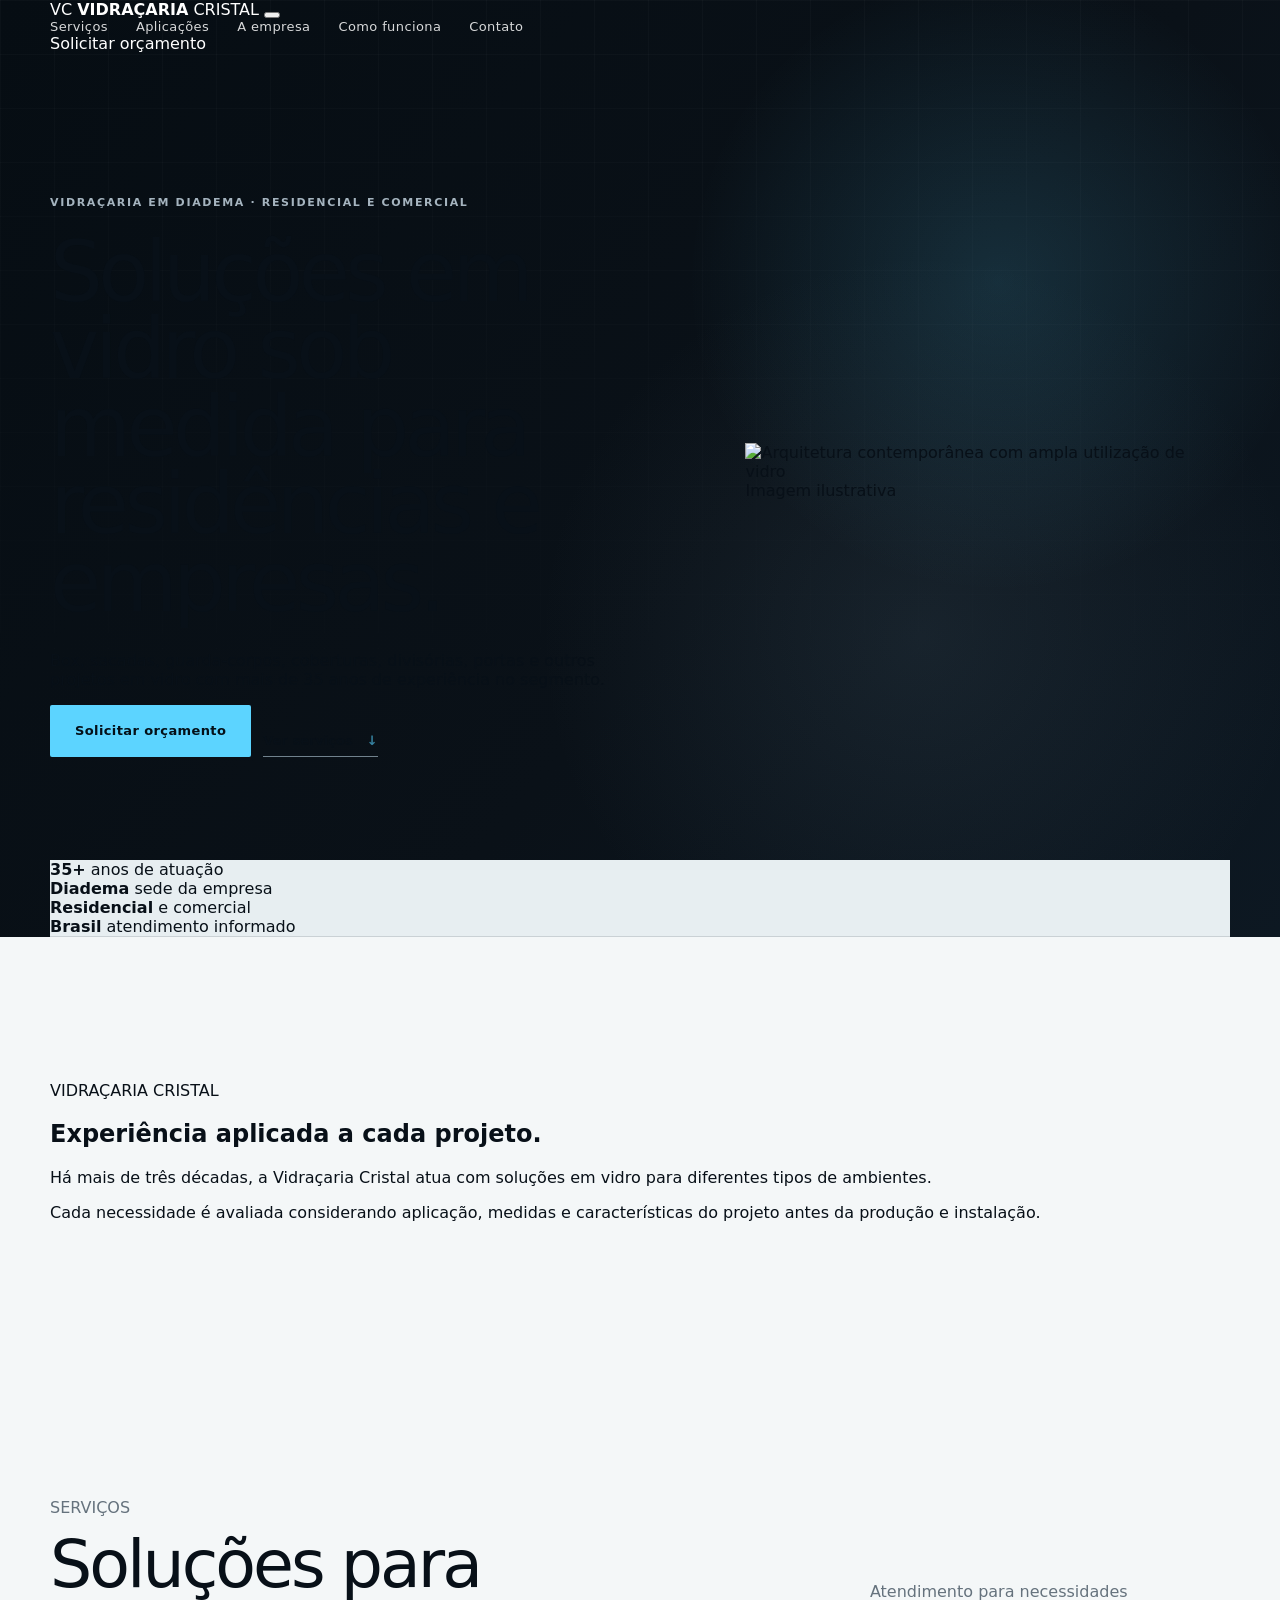
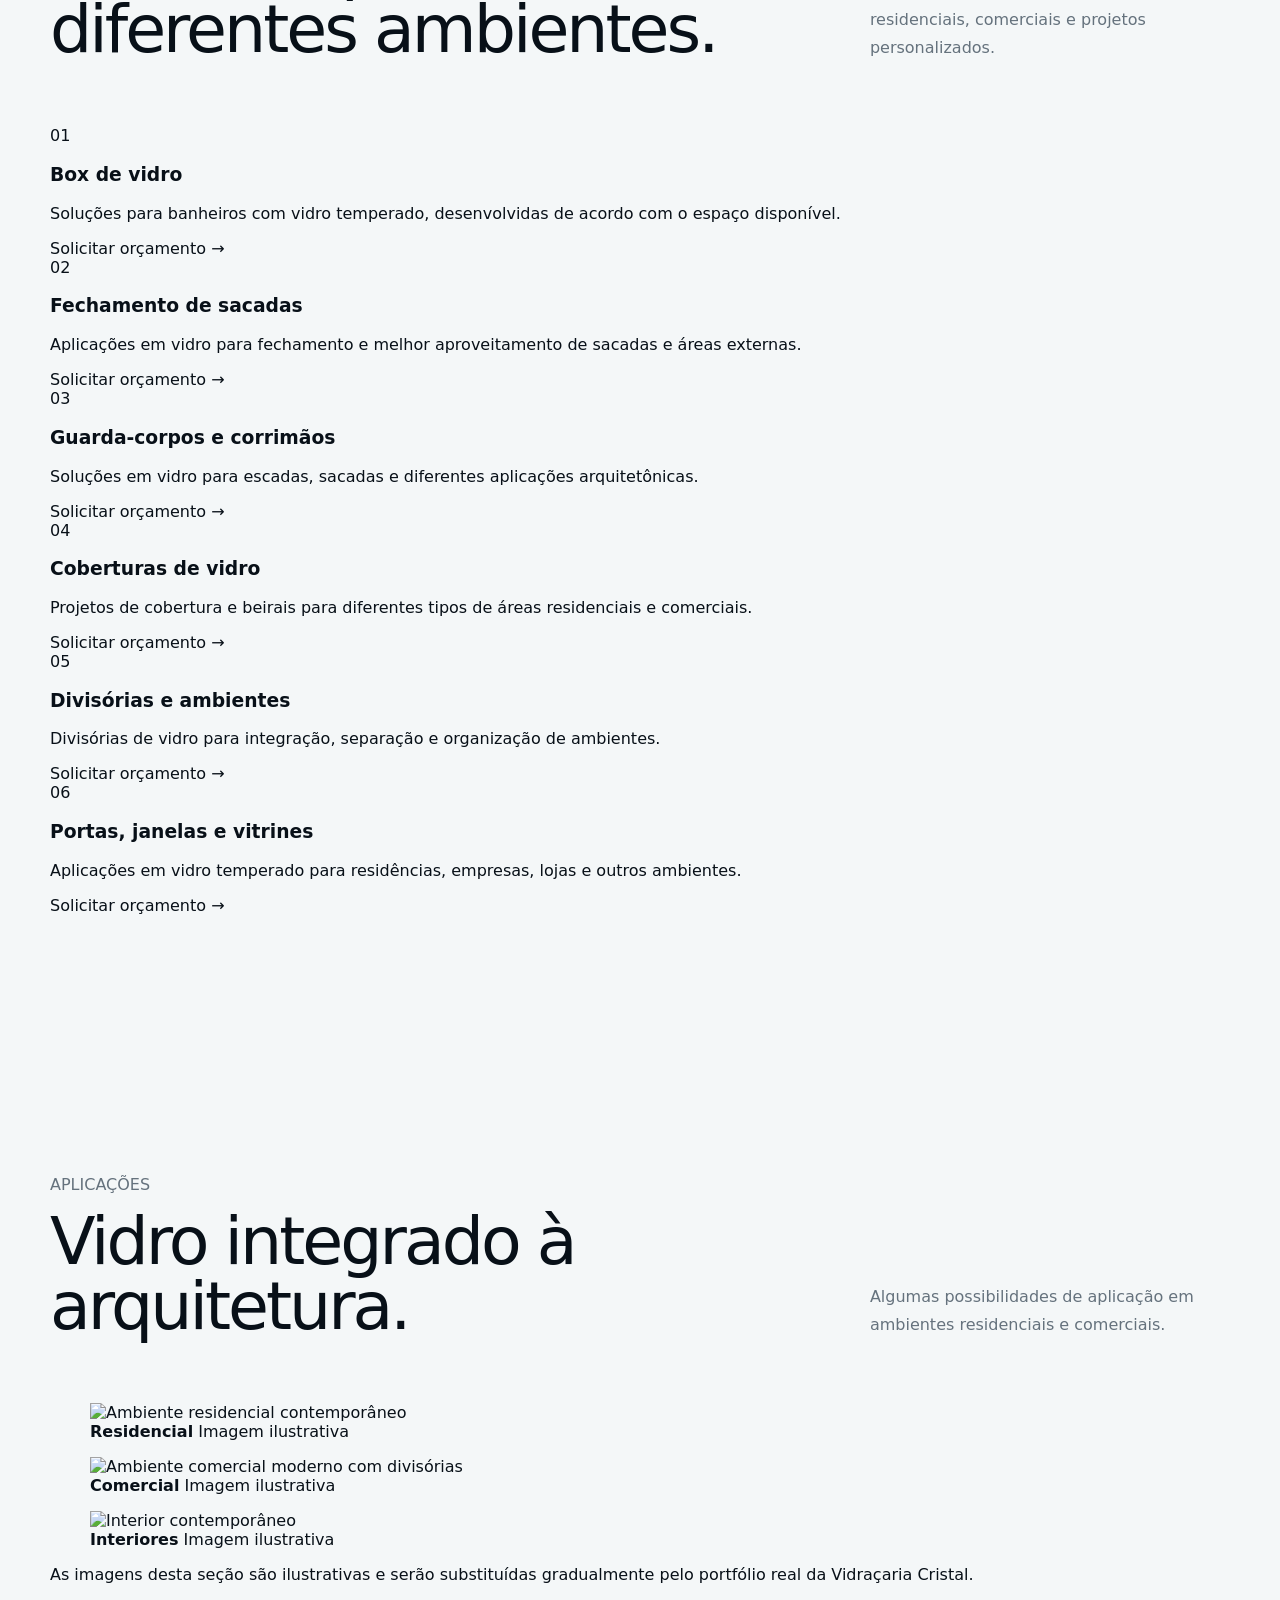
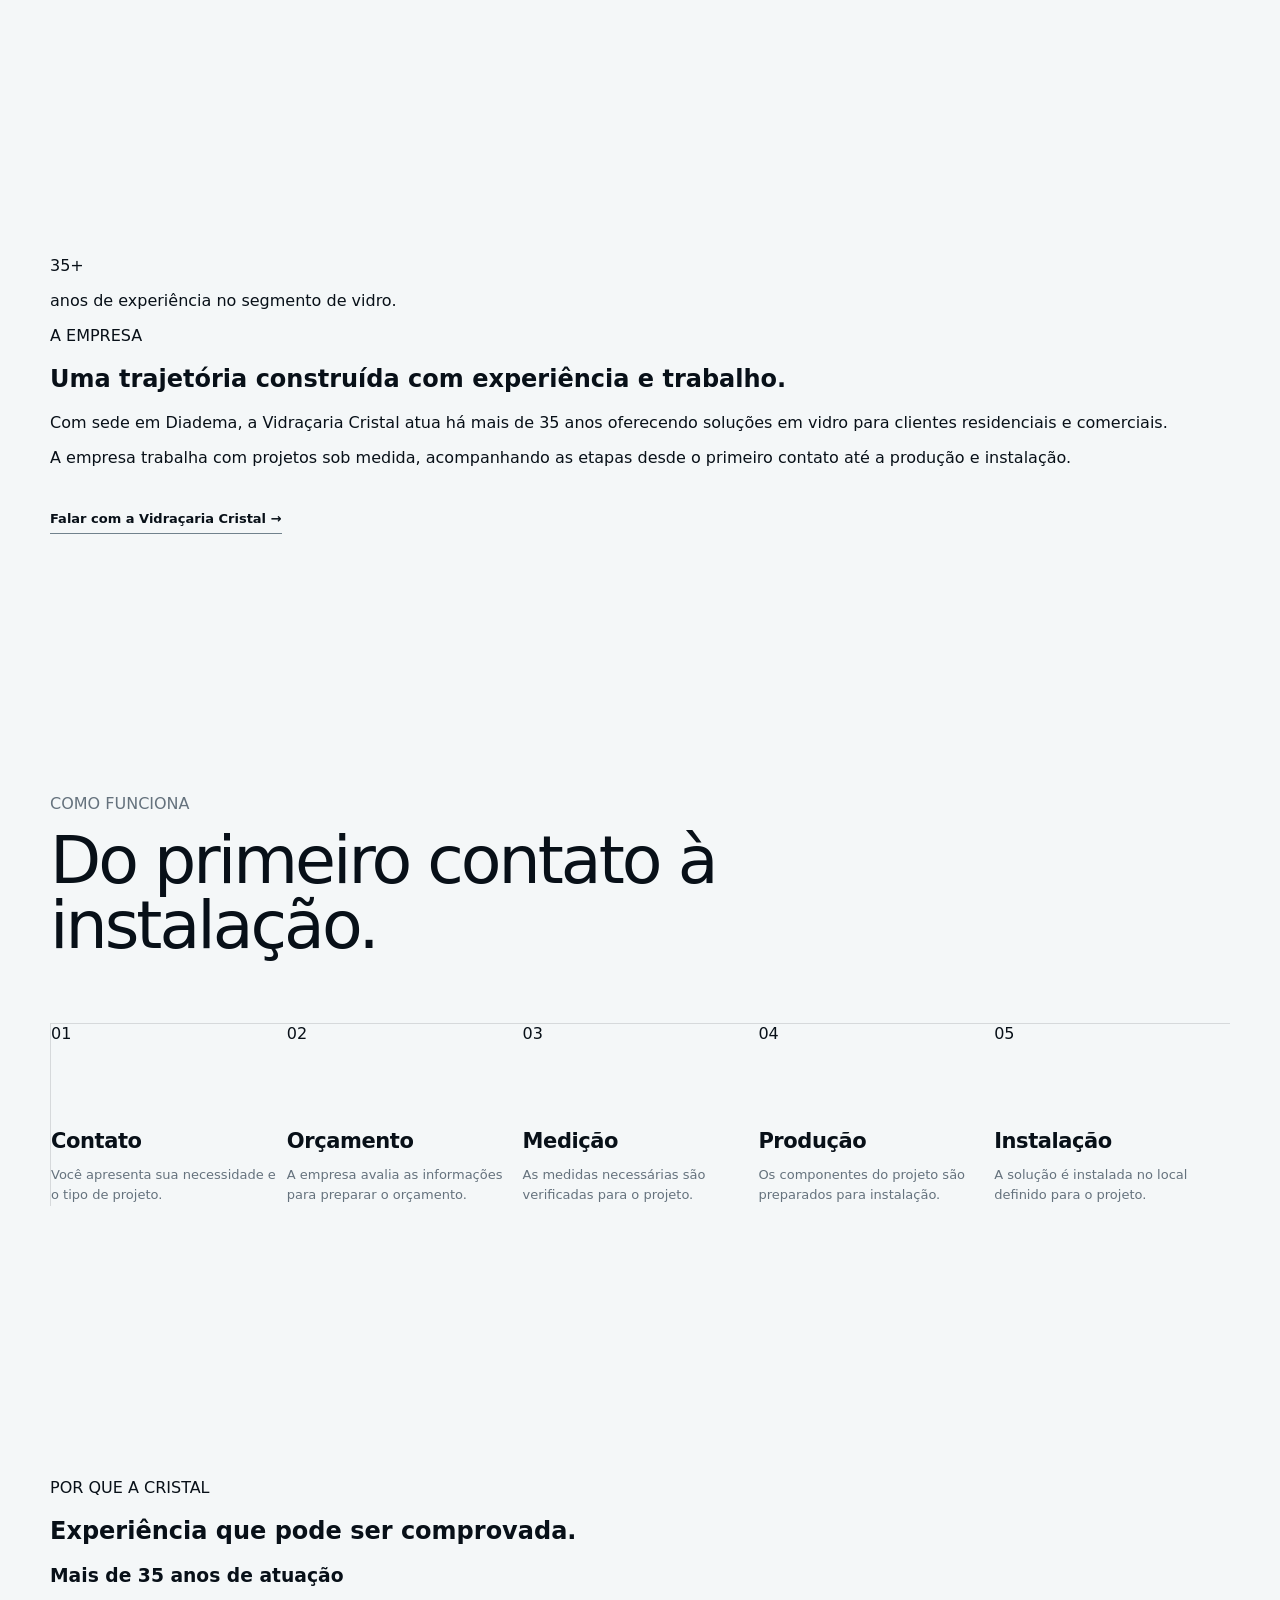
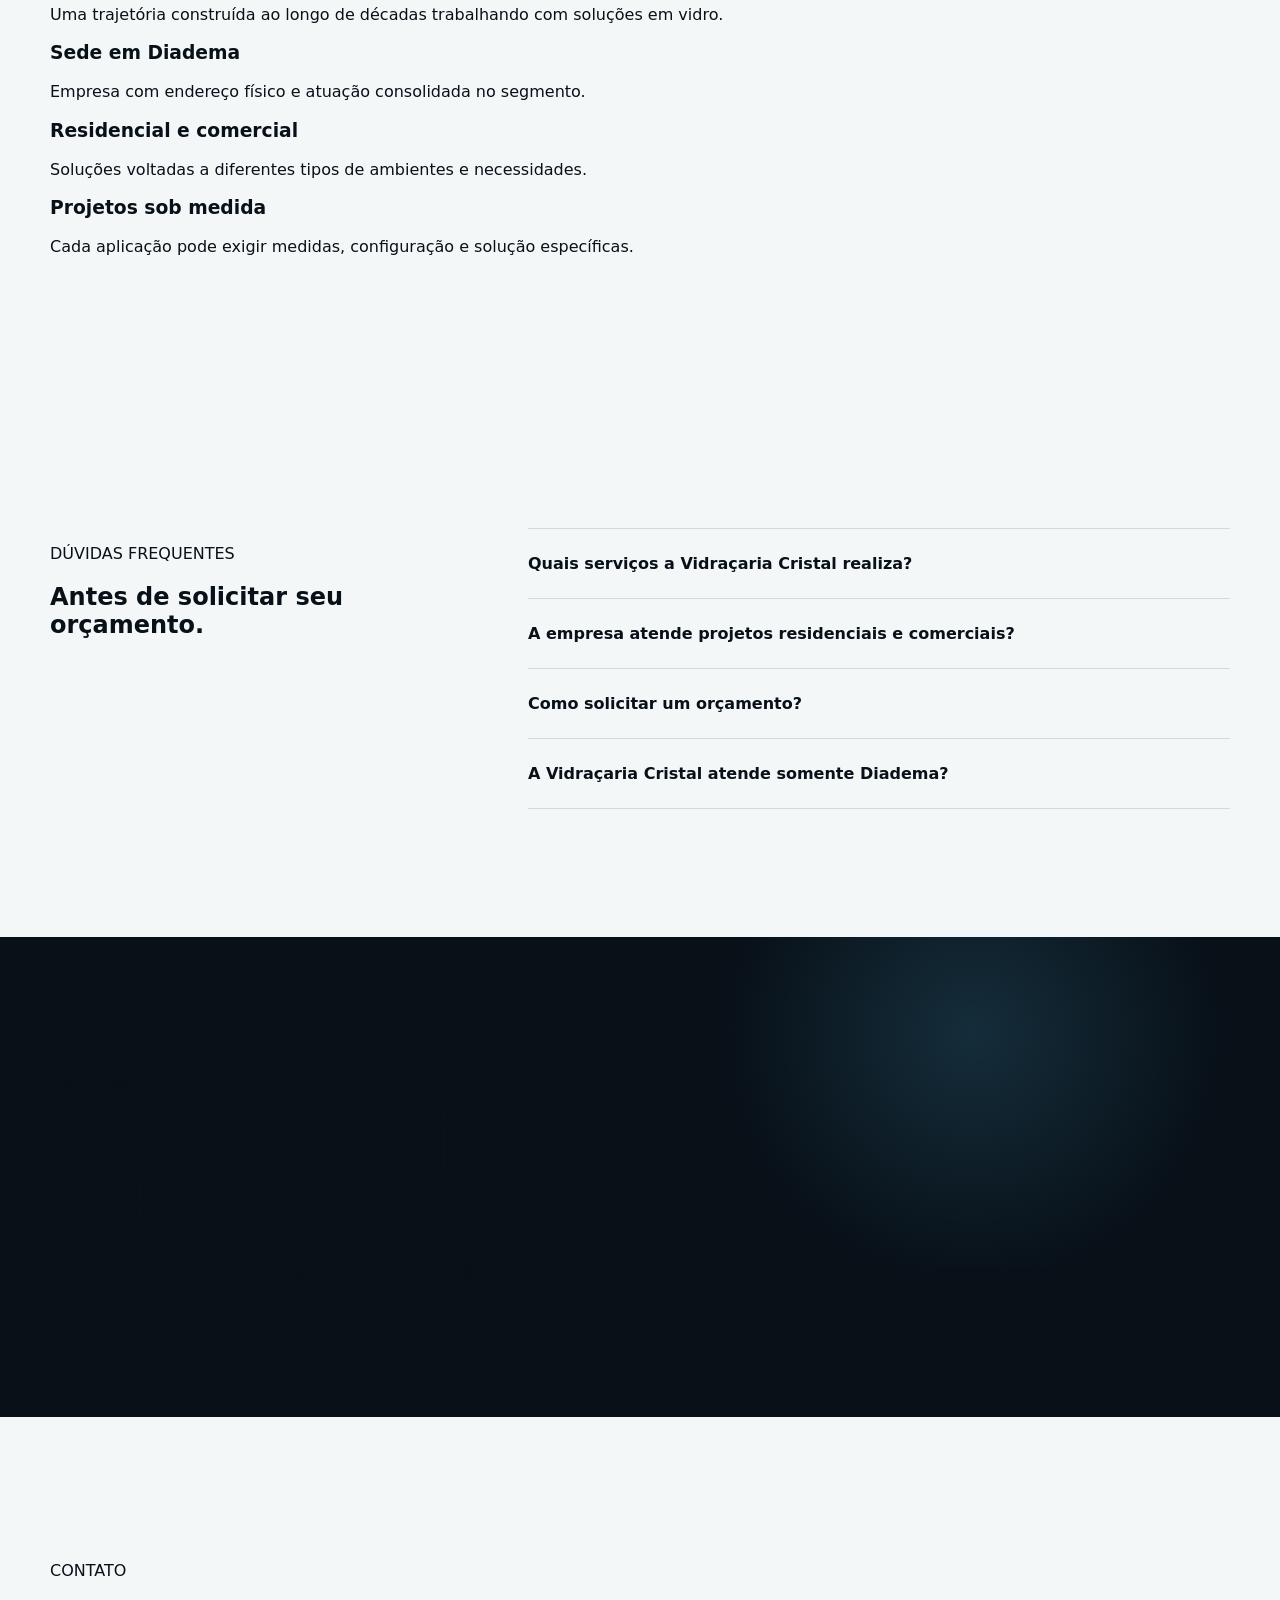
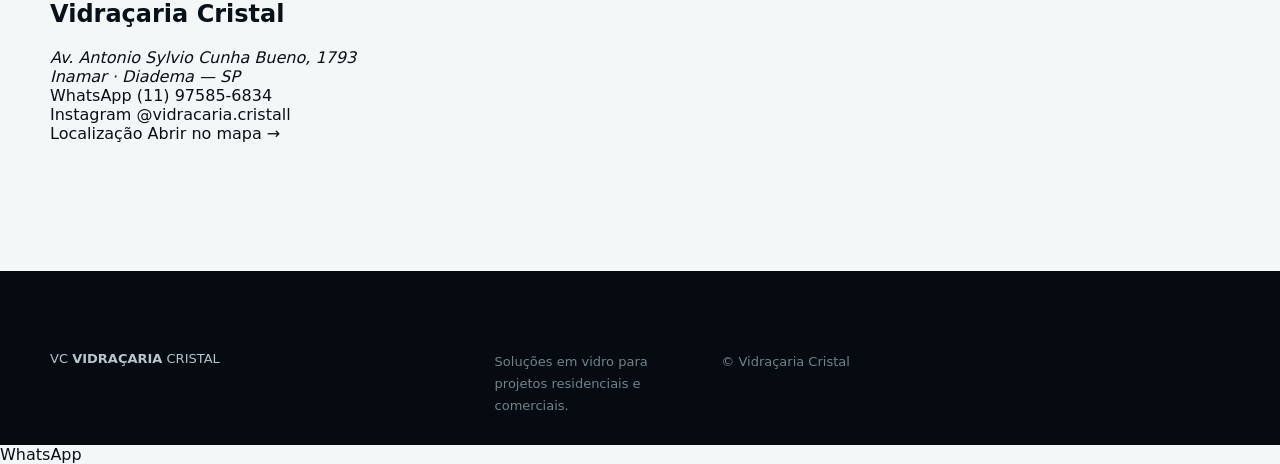
==== commit 8ea9d69c: "Update fmt.Println message from 'Hello' to 'Goodbye'" ====
--- a/index.html
+++ b/index.html
@@ -1,32 +1,39 @@
-<!doctype html>
+<!DOCTYPE html>
 <html lang="pt-BR">
 <head>
-  <meta charset="utf-8">
-  <meta name="viewport" content="width=device-width, initial-scale=1">
-  <title>Vidraçaria Cristal | Soluções em vidro sob medida</title>
-  <meta name="description" content="Soluções em vidro sob medida para projetos residenciais e comerciais. Mais de 35 anos de experiência. Solicite seu orçamento pelo WhatsApp.">
-  <meta name="theme-color" content="#0a1016">
-  <meta name="robots" content="index,follow">
+  <meta charset="UTF-8">
+
+  <meta name="viewport" content="width=device-width, initial-scale=1.0">
+
+  <title>Vidraçaria em Diadema | Vidraçaria Cristal</title>
+
+  <meta
+    name="description"
+    content="Soluções em vidro sob medida para residências e empresas. Box, sacadas, guarda-corpos, coberturas, divisórias e outros projetos em vidro. Mais de 35 anos de experiência."
+  >
+
   <link rel="canonical" href="https://vcristal.com.br/">
+
   <meta property="og:type" content="website">
-  <meta property="og:locale" content="pt_BR">
-  <meta property="og:title" content="Vidraçaria Cristal | Soluções em vidro sob medida">
-  <meta property="og:description" content="Mais de 35 anos de experiência em soluções de vidro para ambientes residenciais e comerciais.">
+  <meta property="og:title" content="Vidraçaria Cristal">
+  <meta
+    property="og:description"
+    content="Soluções em vidro sob medida com mais de 35 anos de experiência."
+  >
   <meta property="og:url" content="https://vcristal.com.br/">
-  <meta property="og:image" content="https://vcristal.com.br/assets/img/og-vcristal.svg">
-  <link rel="icon" href="assets/img/favicon.svg" type="image/svg+xml">
+
   <link rel="stylesheet" href="assets/css/styles.css">
 
   <script type="application/ld+json">
   {
     "@context": "https://schema.org",
-    "@type": "HomeAndConstructionBusiness",
+    "@type": "LocalBusiness",
     "name": "Vidraçaria Cristal",
     "url": "https://vcristal.com.br/",
     "telephone": "+55 11 97585-6834",
     "address": {
       "@type": "PostalAddress",
-      "streetAddress": "Av. Antonio Sylvio Cunha Bueno, 1793 - Inamar",
+      "streetAddress": "Av. Antonio Sylvio Cunha Bueno, 1793",
       "addressLocality": "Diadema",
       "addressRegion": "SP",
       "addressCountry": "BR"
@@ -34,320 +41,832 @@
     "areaServed": {
       "@type": "Country",
       "name": "Brasil"
-    }
+    },
+    "sameAs": [
+      "https://www.instagram.com/vidracaria.cristall"
+    ]
   }
   </script>
 </head>
+
 <body>
-  <a class="skip-link" href="#conteudo">Ir para o conteúdo</a>
-
-  <header class="site-header" data-header>
-    <div class="container nav-wrap">
-      <a class="brand" href="#inicio" aria-label="Vidraçaria Cristal - início">
-        <img src="assets/img/logo-vcristal.svg" width="182" height="48" alt="Vidraçaria Cristal">
+
+  <a class="skip-link" href="#conteudo">
+    Ir para o conteúdo
+  </a>
+
+  <header class="site-header" id="inicio">
+    <div class="container header-inner">
+
+      <a href="#inicio" class="brand" aria-label="Vidraçaria Cristal - início">
+        <span class="brand-mark">VC</span>
+
+        <span class="brand-text">
+          <strong>VIDRAÇARIA</strong>
+          <span>CRISTAL</span>
+        </span>
       </a>
 
-      <button class="menu-button" type="button" aria-expanded="false" aria-controls="site-nav" data-menu-button>
-        <span></span><span></span><span></span>
-        <span class="sr-only">Abrir menu</span>
+      <button
+        class="nav-toggle"
+        aria-label="Abrir menu"
+        aria-expanded="false"
+        aria-controls="site-nav"
+      >
+        <span></span>
+        <span></span>
       </button>
 
-      <nav id="site-nav" class="site-nav" aria-label="Navegação principal" data-menu>
-        <a href="#solucoes">Soluções</a>
-        <a href="#experiencia">Experiência</a>
+      <nav class="site-nav" id="site-nav" aria-label="Navegação principal">
+        <a href="#servicos">Serviços</a>
+        <a href="#aplicacoes">Aplicações</a>
+        <a href="#empresa">A empresa</a>
         <a href="#processo">Como funciona</a>
-        <a href="#faq">Dúvidas</a>
         <a href="#contato">Contato</a>
-        <a class="button button-sm button-primary nav-cta" data-whatsapp-link href="#">Solicitar orçamento</a>
       </nav>
+
+      <a
+        class="header-cta"
+        href="https://wa.me/5511975856834?text=Olá%21%20Vim%20pelo%20site%20da%20Vidraçaria%20Cristal%20e%20gostaria%20de%20solicitar%20um%20orçamento."
+        target="_blank"
+        rel="noopener"
+      >
+        Solicitar orçamento
+      </a>
+
     </div>
   </header>
 
   <main id="conteudo">
-    <section id="inicio" class="hero section-dark">
-      <div class="hero-grid container">
-        <div class="hero-copy reveal">
-          <div class="eyebrow"><span></span> Vidro sob medida • Residencial e comercial</div>
-          <h1>Precisão em vidro.<br><em>Experiência que atravessa décadas.</em></h1>
-          <p class="hero-lead">Há mais de 35 anos, a Vidraçaria Cristal transforma necessidades em soluções de vidro para casas, empresas e projetos personalizados.</p>
+
+    <!-- HERO -->
+    <section class="hero">
+
+      <div class="container hero-grid">
+
+        <div class="hero-content">
+
+          <p class="eyebrow">
+            VIDRAÇARIA EM DIADEMA · RESIDENCIAL E COMERCIAL
+          </p>
+
+          <h1>
+            Soluções em vidro sob medida para residências e empresas.
+          </h1>
+
+          <p class="hero-description">
+            Box, sacadas, guarda-corpos, coberturas, divisórias,
+            portas e outros projetos em vidro com mais de 35 anos
+            de experiência no segmento.
+          </p>
+
           <div class="hero-actions">
-            <a class="button button-primary" data-whatsapp-link href="#">Solicitar orçamento <span aria-hidden="true">↗</span></a>
-            <a class="button button-ghost" href="#solucoes">Ver soluções</a>
+
+            <a
+              class="button button-primary"
+              href="https://wa.me/5511975856834?text=Olá%21%20Vim%20pelo%20site%20da%20Vidraçaria%20Cristal%20e%20gostaria%20de%20solicitar%20um%20orçamento."
+              target="_blank"
+              rel="noopener"
+            >
+              Solicitar orçamento
+            </a>
+
+            <a class="text-link" href="#servicos">
+              Ver serviços
+              <span aria-hidden="true">↓</span>
+            </a>
+
           </div>
-          <div class="hero-trust" aria-label="Destaques da empresa">
-            <div><strong>35+</strong><span>anos de atuação</span></div>
-            <div><strong>Diadema</strong><span>sede física em SP</span></div>
-            <div><strong>Brasil</strong><span>atendimento informado</span></div>
+
+        </div>
+
+        <figure class="hero-media">
+
+          <img
+            src="https://images.unsplash.com/photo-1486406146926-c627a92ad1ab?auto=format&fit=crop&w=1600&q=85"
+            alt="Arquitetura contemporânea com ampla utilização de vidro"
+          >
+
+          <figcaption>
+            Imagem ilustrativa
+          </figcaption>
+
+        </figure>
+
+      </div>
+
+      <div class="container trust-strip">
+
+        <div>
+          <strong>35+</strong>
+          <span>anos de atuação</span>
+        </div>
+
+        <div>
+          <strong>Diadema</strong>
+          <span>sede da empresa</span>
+        </div>
+
+        <div>
+          <strong>Residencial</strong>
+          <span>e comercial</span>
+        </div>
+
+        <div>
+          <strong>Brasil</strong>
+          <span>atendimento informado</span>
+        </div>
+
+      </div>
+
+    </section>
+
+
+    <!-- INTRODUÇÃO -->
+    <section class="section introduction">
+
+      <div class="container introduction-grid">
+
+        <div>
+          <p class="section-label">VIDRAÇARIA CRISTAL</p>
+
+          <h2>
+            Experiência aplicada a cada projeto.
+          </h2>
+        </div>
+
+        <div class="introduction-copy">
+
+          <p>
+            Há mais de três décadas, a Vidraçaria Cristal atua com
+            soluções em vidro para diferentes tipos de ambientes.
+          </p>
+
+          <p>
+            Cada necessidade é avaliada considerando aplicação,
+            medidas e características do projeto antes da produção
+            e instalação.
+          </p>
+
+        </div>
+
+      </div>
+
+    </section>
+
+
+    <!-- SERVIÇOS -->
+    <section class="section services" id="servicos">
+
+      <div class="container">
+
+        <div class="section-heading">
+
+          <div>
+            <p class="section-label">SERVIÇOS</p>
+
+            <h2>
+              Soluções para diferentes ambientes.
+            </h2>
           </div>
-        </div>
-
-        <div class="hero-visual reveal reveal-delay" aria-hidden="true">
-          <div class="glass-stage">
-            <div class="glass-pane pane-a"></div>
-            <div class="glass-pane pane-b"></div>
-            <div class="glass-pane pane-c"></div>
-            <div class="glass-line line-a"></div>
-            <div class="glass-line line-b"></div>
-            <div class="visual-note"><span>01</span> VIDRO / LUZ / PRECISÃO</div>
+
+          <p>
+            Atendimento para necessidades residenciais,
+            comerciais e projetos personalizados.
+          </p>
+
+        </div>
+
+
+        <div class="service-list">
+
+          <article class="service-row">
+
+            <span class="service-number">01</span>
+
+            <div class="service-content">
+              <h3>Box de vidro</h3>
+
+              <p>
+                Soluções para banheiros com vidro temperado,
+                desenvolvidas de acordo com o espaço disponível.
+              </p>
+            </div>
+
+            <a
+              href="https://wa.me/5511975856834?text=Olá%21%20Gostaria%20de%20solicitar%20um%20orçamento%20para%20box%20de%20vidro."
+              target="_blank"
+              rel="noopener"
+            >
+              Solicitar orçamento →
+            </a>
+
+          </article>
+
+
+          <article class="service-row">
+
+            <span class="service-number">02</span>
+
+            <div class="service-content">
+              <h3>Fechamento de sacadas</h3>
+
+              <p>
+                Aplicações em vidro para fechamento e melhor
+                aproveitamento de sacadas e áreas externas.
+              </p>
+            </div>
+
+            <a
+              href="https://wa.me/5511975856834?text=Olá%21%20Gostaria%20de%20solicitar%20um%20orçamento%20para%20fechamento%20de%20sacada."
+              target="_blank"
+              rel="noopener"
+            >
+              Solicitar orçamento →
+            </a>
+
+          </article>
+
+
+          <article class="service-row">
+
+            <span class="service-number">03</span>
+
+            <div class="service-content">
+              <h3>Guarda-corpos e corrimãos</h3>
+
+              <p>
+                Soluções em vidro para escadas, sacadas
+                e diferentes aplicações arquitetônicas.
+              </p>
+            </div>
+
+            <a
+              href="https://wa.me/5511975856834?text=Olá%21%20Gostaria%20de%20solicitar%20um%20orçamento%20para%20guarda-corpo%20ou%20corrimão%20de%20vidro."
+              target="_blank"
+              rel="noopener"
+            >
+              Solicitar orçamento →
+            </a>
+
+          </article>
+
+
+          <article class="service-row">
+
+            <span class="service-number">04</span>
+
+            <div class="service-content">
+              <h3>Coberturas de vidro</h3>
+
+              <p>
+                Projetos de cobertura e beirais para diferentes
+                tipos de áreas residenciais e comerciais.
+              </p>
+            </div>
+
+            <a
+              href="https://wa.me/5511975856834?text=Olá%21%20Gostaria%20de%20solicitar%20um%20orçamento%20para%20cobertura%20de%20vidro."
+              target="_blank"
+              rel="noopener"
+            >
+              Solicitar orçamento →
+            </a>
+
+          </article>
+
+
+          <article class="service-row">
+
+            <span class="service-number">05</span>
+
+            <div class="service-content">
+              <h3>Divisórias e ambientes</h3>
+
+              <p>
+                Divisórias de vidro para integração, separação
+                e organização de ambientes.
+              </p>
+            </div>
+
+            <a
+              href="https://wa.me/5511975856834?text=Olá%21%20Gostaria%20de%20solicitar%20um%20orçamento%20para%20divisória%20de%20vidro."
+              target="_blank"
+              rel="noopener"
+            >
+              Solicitar orçamento →
+            </a>
+
+          </article>
+
+
+          <article class="service-row">
+
+            <span class="service-number">06</span>
+
+            <div class="service-content">
+              <h3>Portas, janelas e vitrines</h3>
+
+              <p>
+                Aplicações em vidro temperado para residências,
+                empresas, lojas e outros ambientes.
+              </p>
+            </div>
+
+            <a
+              href="https://wa.me/5511975856834?text=Olá%21%20Gostaria%20de%20solicitar%20um%20orçamento%20para%20porta%2C%20janela%20ou%20vitrine%20de%20vidro."
+              target="_blank"
+              rel="noopener"
+            >
+              Solicitar orçamento →
+            </a>
+
+          </article>
+
+        </div>
+
+      </div>
+
+    </section>
+
+
+    <!-- APLICAÇÕES -->
+    <section class="section applications" id="aplicacoes">
+
+      <div class="container">
+
+        <div class="section-heading">
+
+          <div>
+            <p class="section-label">APLICAÇÕES</p>
+
+            <h2>
+              Vidro integrado à arquitetura.
+            </h2>
           </div>
-        </div>
-      </div>
-      <div class="hero-scroll" aria-hidden="true">Explore <span></span></div>
-    </section>
-
-    <section class="trust-strip" aria-label="Resumo">
-      <div class="container trust-strip-grid">
-        <p>Projetos residenciais</p>
-        <p>Projetos comerciais</p>
-        <p>Soluções personalizadas</p>
-        <p>Orçamento pelo WhatsApp</p>
-      </div>
-    </section>
-
-    <section id="solucoes" class="section section-light">
+
+          <p>
+            Algumas possibilidades de aplicação em ambientes
+            residenciais e comerciais.
+          </p>
+
+        </div>
+
+
+        <div class="application-grid">
+
+          <figure class="application-item application-large">
+
+            <img
+              src="https://images.unsplash.com/photo-1600566753190-17f0baa2a6c3?auto=format&fit=crop&w=1600&q=85"
+              alt="Ambiente residencial contemporâneo"
+              loading="lazy"
+            >
+
+            <figcaption>
+              <strong>Residencial</strong>
+              <span>Imagem ilustrativa</span>
+            </figcaption>
+
+          </figure>
+
+
+          <figure class="application-item">
+
+            <img
+              src="https://images.unsplash.com/photo-1497366754035-f200968a6e72?auto=format&fit=crop&w=1200&q=85"
+              alt="Ambiente comercial moderno com divisórias"
+              loading="lazy"
+            >
+
+            <figcaption>
+              <strong>Comercial</strong>
+              <span>Imagem ilustrativa</span>
+            </figcaption>
+
+          </figure>
+
+
+          <figure class="application-item">
+
+            <img
+              src="https://images.unsplash.com/photo-1600607687920-4e2a09cf159d?auto=format&fit=crop&w=1200&q=85"
+              alt="Interior contemporâneo"
+              loading="lazy"
+            >
+
+            <figcaption>
+              <strong>Interiores</strong>
+              <span>Imagem ilustrativa</span>
+            </figcaption>
+
+          </figure>
+
+        </div>
+
+
+        <p class="image-note">
+          As imagens desta seção são ilustrativas e serão
+          substituídas gradualmente pelo portfólio real da Vidraçaria Cristal.
+        </p>
+
+      </div>
+
+    </section>
+
+
+    <!-- EMPRESA -->
+    <section class="section company" id="empresa">
+
+      <div class="container company-grid">
+
+        <div class="company-number">
+
+          <span>35+</span>
+
+          <p>
+            anos de experiência no segmento de vidro.
+          </p>
+
+        </div>
+
+
+        <div class="company-content">
+
+          <p class="section-label">A EMPRESA</p>
+
+          <h2>
+            Uma trajetória construída com experiência e trabalho.
+          </h2>
+
+          <p>
+            Com sede em Diadema, a Vidraçaria Cristal atua há
+            mais de 35 anos oferecendo soluções em vidro para
+            clientes residenciais e comerciais.
+          </p>
+
+          <p>
+            A empresa trabalha com projetos sob medida,
+            acompanhando as etapas desde o primeiro contato
+            até a produção e instalação.
+          </p>
+
+          <a class="text-link" href="#contato">
+            Falar com a Vidraçaria Cristal →
+          </a>
+
+        </div>
+
+      </div>
+
+    </section>
+
+
+    <!-- PROCESSO -->
+    <section class="section process" id="processo">
+
       <div class="container">
-        <div class="section-heading reveal">
+
+        <div class="section-heading">
+
           <div>
-            <span class="section-kicker">Soluções</span>
-            <h2>Vidro pensado para o seu espaço.</h2>
+            <p class="section-label">COMO FUNCIONA</p>
+
+            <h2>
+              Do primeiro contato à instalação.
+            </h2>
           </div>
-          <p>Do banheiro à sacada, do comércio ao projeto especial: organizamos as principais aplicações em uma apresentação simples, clara e profissional.</p>
-        </div>
-
-        <div class="services-grid">
-          <article class="service-card service-card-featured reveal">
-            <div class="service-index">01</div>
-            <div class="service-icon" aria-hidden="true">▱</div>
-            <h3>Box e banheiros</h3>
-            <p>Soluções em vidro para banheiros, com foco em funcionalidade, acabamento e integração ao ambiente.</p>
-            <a data-whatsapp-service="box de vidro" href="#">Pedir orçamento <span>↗</span></a>
-          </article>
-          <article class="service-card reveal">
-            <div class="service-index">02</div>
-            <div class="service-icon" aria-hidden="true">◫</div>
-            <h3>Sacadas e fechamentos</h3>
-            <p>Fechamentos e soluções para sacadas e áreas, valorizando proteção, amplitude e aproveitamento do espaço.</p>
-            <a data-whatsapp-service="fechamento de sacada" href="#">Pedir orçamento <span>↗</span></a>
-          </article>
-          <article class="service-card reveal">
-            <div class="service-index">03</div>
-            <div class="service-icon" aria-hidden="true">⌁</div>
-            <h3>Guarda-corpos e corrimãos</h3>
-            <p>Aplicações que combinam transparência, presença arquitetônica e integração visual em diferentes ambientes.</p>
-            <a data-whatsapp-service="guarda-corpo ou corrimão de vidro" href="#">Pedir orçamento <span>↗</span></a>
-          </article>
-          <article class="service-card reveal">
-            <div class="service-index">04</div>
-            <div class="service-icon" aria-hidden="true">▰</div>
-            <h3>Coberturas e beirais</h3>
-            <p>Soluções de cobertura em vidro para projetos que pedem luz natural, proteção e linguagem contemporânea.</p>
-            <a data-whatsapp-service="cobertura ou beiral de vidro" href="#">Pedir orçamento <span>↗</span></a>
-          </article>
-          <article class="service-card reveal">
-            <div class="service-index">05</div>
-            <div class="service-icon" aria-hidden="true">▥</div>
-            <h3>Portas, janelas e divisórias</h3>
-            <p>Fechamentos internos e externos para residências, escritórios e ambientes comerciais.</p>
-            <a data-whatsapp-service="porta, janela ou divisória de vidro" href="#">Pedir orçamento <span>↗</span></a>
-          </article>
-          <article class="service-card reveal">
-            <div class="service-index">06</div>
-            <div class="service-icon" aria-hidden="true">◇</div>
-            <h3>Vitrines e projetos especiais</h3>
-            <p>Projetos personalizados para necessidades comerciais, arquitetônicas e aplicações que saem do padrão.</p>
-            <a data-whatsapp-service="vitrine ou projeto especial em vidro" href="#">Pedir orçamento <span>↗</span></a>
-          </article>
-        </div>
-      </div>
-    </section>
-
-    <section id="experiencia" class="section section-ink experience-section">
-      <div class="container experience-grid">
-        <div class="experience-copy reveal">
-          <span class="section-kicker section-kicker-light">Experiência</span>
-          <h2>Mais de 35 anos fazendo o vidro trabalhar a favor do projeto.</h2>
-          <p>Tempo de mercado só importa quando vira repertório para entender necessidades diferentes. A proposta da Cristal é orientar a escolha da solução e conduzir o projeto do orçamento à instalação.</p>
-          <div class="experience-points">
-            <div><span>01</span><p>Atendimento para necessidades residenciais e comerciais.</p></div>
-            <div><span>02</span><p>Soluções sob medida para diferentes aplicações em vidro.</p></div>
-            <div><span>03</span><p>Sede física em Diadema e atendimento informado para todo o Brasil.</p></div>
+
+        </div>
+
+
+        <div class="process-grid">
+
+          <article>
+            <span>01</span>
+            <h3>Contato</h3>
+            <p>Você apresenta sua necessidade e o tipo de projeto.</p>
+          </article>
+
+          <article>
+            <span>02</span>
+            <h3>Orçamento</h3>
+            <p>A empresa avalia as informações para preparar o orçamento.</p>
+          </article>
+
+          <article>
+            <span>03</span>
+            <h3>Medição</h3>
+            <p>As medidas necessárias são verificadas para o projeto.</p>
+          </article>
+
+          <article>
+            <span>04</span>
+            <h3>Produção</h3>
+            <p>Os componentes do projeto são preparados para instalação.</p>
+          </article>
+
+          <article>
+            <span>05</span>
+            <h3>Instalação</h3>
+            <p>A solução é instalada no local definido para o projeto.</p>
+          </article>
+
+        </div>
+
+      </div>
+
+    </section>
+
+
+    <!-- DIFERENCIAIS -->
+    <section class="section reasons">
+
+      <div class="container reasons-grid">
+
+        <div>
+
+          <p class="section-label">POR QUE A CRISTAL</p>
+
+          <h2>
+            Experiência que pode ser comprovada.
+          </h2>
+
+        </div>
+
+
+        <div class="reason-list">
+
+          <article>
+            <h3>Mais de 35 anos de atuação</h3>
+            <p>
+              Uma trajetória construída ao longo de décadas
+              trabalhando com soluções em vidro.
+            </p>
+          </article>
+
+          <article>
+            <h3>Sede em Diadema</h3>
+            <p>
+              Empresa com endereço físico e atuação consolidada
+              no segmento.
+            </p>
+          </article>
+
+          <article>
+            <h3>Residencial e comercial</h3>
+            <p>
+              Soluções voltadas a diferentes tipos de ambientes
+              e necessidades.
+            </p>
+          </article>
+
+          <article>
+            <h3>Projetos sob medida</h3>
+            <p>
+              Cada aplicação pode exigir medidas, configuração
+              e solução específicas.
+            </p>
+          </article>
+
+        </div>
+
+      </div>
+
+    </section>
+
+
+    <!-- FAQ -->
+    <section class="section faq">
+
+      <div class="container faq-grid">
+
+        <div>
+
+          <p class="section-label">
+            DÚVIDAS FREQUENTES
+          </p>
+
+          <h2>
+            Antes de solicitar seu orçamento.
+          </h2>
+
+        </div>
+
+
+        <div class="faq-list">
+
+          <details>
+            <summary>
+              Quais serviços a Vidraçaria Cristal realiza?
+            </summary>
+
+            <p>
+              Entre os serviços apresentados atualmente estão box,
+              sacadas, coberturas, divisórias, guarda-corpos,
+              corrimãos, portas, janelas, vitrines e outros
+              projetos em vidro.
+            </p>
+          </details>
+
+
+          <details>
+            <summary>
+              A empresa atende projetos residenciais e comerciais?
+            </summary>
+
+            <p>
+              Sim. A empresa apresenta atuação tanto em projetos
+              residenciais quanto comerciais.
+            </p>
+          </details>
+
+
+          <details>
+            <summary>
+              Como solicitar um orçamento?
+            </summary>
+
+            <p>
+              Você pode entrar em contato diretamente pelo WhatsApp
+              e informar qual serviço ou projeto deseja realizar.
+            </p>
+          </details>
+
+
+          <details>
+            <summary>
+              A Vidraçaria Cristal atende somente Diadema?
+            </summary>
+
+            <p>
+              Não. A informação fornecida pela empresa é de
+              atendimento em todo o Brasil. A viabilidade de cada
+              projeto pode ser verificada no contato comercial.
+            </p>
+          </details>
+
+        </div>
+
+      </div>
+
+    </section>
+
+
+    <!-- CTA -->
+    <section class="cta-section">
+
+      <div class="container cta-grid">
+
+        <div>
+
+          <p class="section-label section-label-light">
+            FALE COM A CRISTAL
+          </p>
+
+          <h2>
+            Tem um projeto em vidro?
+          </h2>
+
+          <p>
+            Entre em contato pelo WhatsApp e conte o que você precisa.
+          </p>
+
+        </div>
+
+
+        <a
+          class="button button-light"
+          href="https://wa.me/5511975856834?text=Olá%21%20Vim%20pelo%20site%20da%20Vidraçaria%20Cristal%20e%20gostaria%20de%20solicitar%20um%20orçamento."
+          target="_blank"
+          rel="noopener"
+        >
+          Solicitar orçamento
+        </a>
+
+      </div>
+
+    </section>
+
+
+    <!-- CONTATO -->
+    <section class="section contact" id="contato">
+
+      <div class="container contact-grid">
+
+        <div>
+
+          <p class="section-label">CONTATO</p>
+
+          <h2>
+            Vidraçaria Cristal
+          </h2>
+
+          <address>
+            Av. Antonio Sylvio Cunha Bueno, 1793<br>
+            Inamar · Diadema — SP
+          </address>
+
+        </div>
+
+
+        <div class="contact-links">
+
+          <div>
+
+            <span>WhatsApp</span>
+
+            <a
+              href="https://wa.me/5511975856834"
+              target="_blank"
+              rel="noopener"
+            >
+              (11) 97585-6834
+            </a>
+
           </div>
-        </div>
-        <div class="experience-art reveal reveal-delay" aria-hidden="true">
-          <div class="arch-frame">
-            <div class="arch-block block-one"></div>
-            <div class="arch-block block-two"></div>
-            <div class="arch-block block-three"></div>
-            <div class="arch-caption">35+ / EXPERIÊNCIA</div>
+
+
+          <div>
+
+            <span>Instagram</span>
+
+            <a
+              href="https://www.instagram.com/vidracaria.cristall"
+              target="_blank"
+              rel="noopener"
+            >
+              @vidracaria.cristall
+            </a>
+
           </div>
-        </div>
-      </div>
-    </section>
-
-    <section class="section section-light applications-section" id="aplicacoes">
-      <div class="container">
-        <div class="section-heading reveal">
+
+
           <div>
-            <span class="section-kicker">Aplicações</span>
-            <h2>Soluções que acompanham a arquitetura.</h2>
+
+            <span>Localização</span>
+
+            <a
+              href="https://www.google.com/maps/search/?api=1&query=Av.+Antonio+Sylvio+Cunha+Bueno,+1793,+Diadema,+SP"
+              target="_blank"
+              rel="noopener"
+            >
+              Abrir no mapa →
+            </a>
+
           </div>
-          <p>As imagens desta versão são referências visuais demonstrativas. Serão substituídas por fotografias reais da Vidraçaria Cristal conforme o portfólio for organizado.</p>
-        </div>
-
-        <div class="applications-grid">
-          <figure class="application-card application-wide reveal">
-            <img src="https://images.unsplash.com/photo-1486406146926-c627a92ad1ab?auto=format&fit=crop&w=1400&q=82" alt="Referência demonstrativa de arquitetura contemporânea com fachada de vidro" loading="lazy">
-            <figcaption><span>Referência visual</span><strong>Arquitetura & fachadas</strong></figcaption>
-          </figure>
-          <figure class="application-card reveal">
-            <img src="https://images.unsplash.com/photo-1600566753190-17f0baa2a6c3?auto=format&fit=crop&w=1000&q=82" alt="Referência demonstrativa de ambiente residencial contemporâneo" loading="lazy">
-            <figcaption><span>Referência visual</span><strong>Residencial</strong></figcaption>
-          </figure>
-          <figure class="application-card reveal">
-            <img src="https://images.unsplash.com/photo-1497366754035-f200968a6e72?auto=format&fit=crop&w=1000&q=82" alt="Referência demonstrativa de ambiente comercial com divisórias de vidro" loading="lazy">
-            <figcaption><span>Referência visual</span><strong>Comercial</strong></figcaption>
-          </figure>
-        </div>
-        <p class="stock-note">* Imagens de referência provenientes do Unsplash e não apresentadas como projetos executados pela Vidraçaria Cristal.</p>
-      </div>
-    </section>
-
-    <section id="processo" class="section section-process">
-      <div class="container">
-        <div class="section-heading reveal">
-          <div>
-            <span class="section-kicker">Como funciona</span>
-            <h2>Do primeiro contato à instalação.</h2>
-          </div>
-          <p>Um processo direto para transformar uma necessidade em uma solução sob medida.</p>
-        </div>
-
-        <ol class="process-grid">
-          <li class="reveal"><span>01</span><h3>Contato</h3><p>Conte o que você precisa e envie as informações iniciais pelo WhatsApp.</p></li>
-          <li class="reveal"><span>02</span><h3>Orçamento</h3><p>A necessidade é avaliada para definição do orçamento do serviço.</p></li>
-          <li class="reveal"><span>03</span><h3>Medição</h3><p>Com o orçamento aprovado, avançamos para a etapa de medição do projeto.</p></li>
-          <li class="reveal"><span>04</span><h3>Produção</h3><p>A solução entra na etapa de preparação e produção conforme o projeto.</p></li>
-          <li class="reveal"><span>05</span><h3>Instalação</h3><p>A etapa final coloca a solução em uso no ambiente planejado.</p></li>
-        </ol>
-      </div>
-    </section>
-
-    <section class="section section-about">
-      <div class="container about-grid">
-        <div class="about-number reveal" aria-hidden="true"><span>35</span><small>+</small></div>
-        <div class="about-copy reveal">
-          <span class="section-kicker">Vidraçaria Cristal</span>
-          <h2>Tradição sem aparência de passado.</h2>
-          <p>A experiência da Cristal é apresentada de uma forma atual: comunicação clara, soluções organizadas e contato simples para quem precisa tirar um projeto do papel.</p>
-          <p>Com sede em Diadema, a empresa atua com diferentes aplicações de vidro para contextos residenciais e comerciais.</p>
-          <a class="text-link" data-whatsapp-link href="#">Conversar sobre um projeto <span>↗</span></a>
-        </div>
-      </div>
-    </section>
-
-    <section id="faq" class="section section-light faq-section">
-      <div class="container faq-grid">
-        <div class="faq-intro reveal">
-          <span class="section-kicker">Perguntas frequentes</span>
-          <h2>Antes do orçamento.</h2>
-          <p>Respostas baseadas apenas no que já foi definido sobre a operação. Questões técnicas específicas são avaliadas conforme cada projeto.</p>
-        </div>
-        <div class="faq-list reveal">
-          <details>
-            <summary>Quais tipos de serviço a Vidraçaria Cristal realiza?<span>+</span></summary>
-            <p>Entre as aplicações apresentadas estão box, sacadas e fechamentos, coberturas, divisórias, guarda-corpos, corrimãos, portas, janelas, vitrines e projetos personalizados.</p>
-          </details>
-          <details>
-            <summary>A empresa atende projetos residenciais e comerciais?<span>+</span></summary>
-            <p>Sim. O atendimento contempla necessidades residenciais e comerciais.</p>
-          </details>
-          <details>
-            <summary>Como começa um orçamento?<span>+</span></summary>
-            <p>O primeiro passo é entrar em contato pelo WhatsApp e explicar a necessidade. Depois, o processo segue por orçamento, medição, produção e instalação.</p>
-          </details>
-          <details>
-            <summary>A Vidraçaria Cristal atende fora de Diadema?<span>+</span></summary>
-            <p>Sim. A informação fornecida para o projeto é de atendimento em todo o Brasil. A viabilidade de cada serviço pode ser confirmada diretamente no orçamento.</p>
-          </details>
-          <details>
-            <summary>O vidro possui garantia vitalícia?<span>+</span></summary>
-            <p>Não. Não utilizamos promessa de garantia vitalícia do vidro. Condições específicas relacionadas ao serviço e à vedação devem ser confirmadas diretamente no orçamento.</p>
-          </details>
-        </div>
-      </div>
-    </section>
-
-    <section id="contato" class="cta-section section-dark">
-      <div class="container cta-grid">
-        <div class="reveal">
-          <span class="section-kicker section-kicker-light">Seu projeto começa aqui</span>
-          <h2>Conte o que você precisa.<br>Nós começamos pelo orçamento.</h2>
-        </div>
-        <div class="cta-side reveal reveal-delay">
-          <p>Fale diretamente com a Vidraçaria Cristal pelo WhatsApp.</p>
-          <a class="button button-primary button-large" data-whatsapp-link href="#">Solicitar orçamento <span>↗</span></a>
-          <div class="contact-mini">
-            <span>WhatsApp</span>
-            <a href="tel:+5511975856834">+55 11 97585-6834</a>
-          </div>
-        </div>
-      </div>
-    </section>
-
-    <section class="location-section">
-      <div class="container location-grid">
-        <div class="location-copy reveal">
-          <span class="section-kicker">Sede</span>
-          <h2>Diadema, São Paulo.</h2>
-          <p>Av. Antonio Sylvio Cunha Bueno, 1793<br>Inamar • Diadema — SP</p>
-          <a class="text-link" href="https://www.google.com/maps/search/?api=1&query=Av.%20Antonio%20Sylvio%20Cunha%20Bueno%2C%201793%20Diadema%20SP" target="_blank" rel="noopener noreferrer">Abrir no mapa <span>↗</span></a>
-        </div>
-        <a class="map-card reveal" href="https://www.google.com/maps/search/?api=1&query=Av.%20Antonio%20Sylvio%20Cunha%20Bueno%2C%201793%20Diadema%20SP" target="_blank" rel="noopener noreferrer" aria-label="Abrir endereço no Google Maps">
-          <div class="map-grid" aria-hidden="true">
-            <span class="road road-a"></span><span class="road road-b"></span><span class="road road-c"></span>
-            <span class="map-pin"></span>
-          </div>
-          <strong>Inamar / Diadema</strong>
-          <span>Ver localização ↗</span>
-        </a>
-      </div>
-    </section>
+
+        </div>
+
+      </div>
+
+    </section>
+
   </main>
 
+
   <footer class="site-footer">
+
     <div class="container footer-grid">
-      <div>
-        <img class="footer-logo" src="assets/img/logo-vcristal-light.svg" width="182" height="48" alt="Vidraçaria Cristal">
-        <p>Soluções em vidro sob medida para projetos residenciais e comerciais.</p>
-      </div>
-      <div>
-        <span class="footer-label">Navegação</span>
-        <a href="#solucoes">Soluções</a>
-        <a href="#processo">Como funciona</a>
-        <a href="#faq">Dúvidas</a>
-      </div>
-      <div>
-        <span class="footer-label">Contato</span>
-        <a data-whatsapp-link href="#">WhatsApp</a>
-        <a href="https://www.instagram.com/vidracaria.cristall" target="_blank" rel="noopener noreferrer">Instagram</a>
-        <a href="tel:+5511975856834">+55 11 97585-6834</a>
-      </div>
-      <div>
-        <span class="footer-label">Endereço</span>
-        <p>Av. Antonio Sylvio Cunha Bueno, 1793<br>Inamar • Diadema — SP</p>
-      </div>
+
+      <a href="#inicio" class="brand brand-footer">
+
+        <span class="brand-mark">VC</span>
+
+        <span class="brand-text">
+          <strong>VIDRAÇARIA</strong>
+          <span>CRISTAL</span>
+        </span>
+
+      </a>
+
+
+      <p>
+        Soluções em vidro para projetos residenciais e comerciais.
+      </p>
+
+
+      <p class="copyright">
+        © <span id="current-year"></span> Vidraçaria Cristal
+      </p>
+
     </div>
-    <div class="container footer-bottom">
-      <span>© <span data-year></span> Vidraçaria Cristal.</span>
-      <span>Site preparado para evolução contínua.</span>
-    </div>
+
   </footer>
 
-  <a class="whatsapp-float" data-whatsapp-link href="#" aria-label="Solicitar orçamento pelo WhatsApp">
-    <svg viewBox="0 0 32 32" aria-hidden="true"><path d="M16 3a13 13 0 0 0-11 20l-2 6 6-2a13 13 0 1 0 7-24Zm0 23c-2 0-4-.6-5.6-1.7l-.4-.2-3.6 1.2 1.2-3.5-.2-.4A10 10 0 1 1 16 26Zm5.5-7.5c-.3-.2-1.8-.9-2-.9-.3-.1-.5-.2-.7.2l-1 1.2c-.2.2-.4.2-.7.1-2-.9-3.4-2.5-4.3-4.4-.2-.3 0-.5.1-.6l.5-.6.3-.6c.1-.2 0-.4 0-.6l-.9-2.1c-.2-.6-.5-.5-.7-.5h-.6c-.2 0-.6.1-.9.4-.3.4-1.2 1.2-1.2 2.9s1.2 3.3 1.4 3.6c.1.2 2.5 3.8 6 5.3.8.4 1.5.6 2 .7.9.3 1.7.2 2.3.1.7-.1 1.8-.7 2.1-1.5.3-.7.3-1.4.2-1.5-.1-.2-.3-.3-.6-.4Z"/></svg>
-    <span>Orçamento</span>
+
+  <a
+    class="whatsapp-floating"
+    href="https://wa.me/5511975856834?text=Olá%21%20Vim%20pelo%20site%20da%20Vidraçaria%20Cristal%20e%20gostaria%20de%20solicitar%20um%20orçamento."
+    target="_blank"
+    rel="noopener"
+    aria-label="Solicitar orçamento pelo WhatsApp"
+  >
+    <span>WhatsApp</span>
   </a>
 
-  <script src="assets/js/main.js" defer></script>
+
+  <script src="assets/js/main.js"></script>
+
 </body>
 </html>
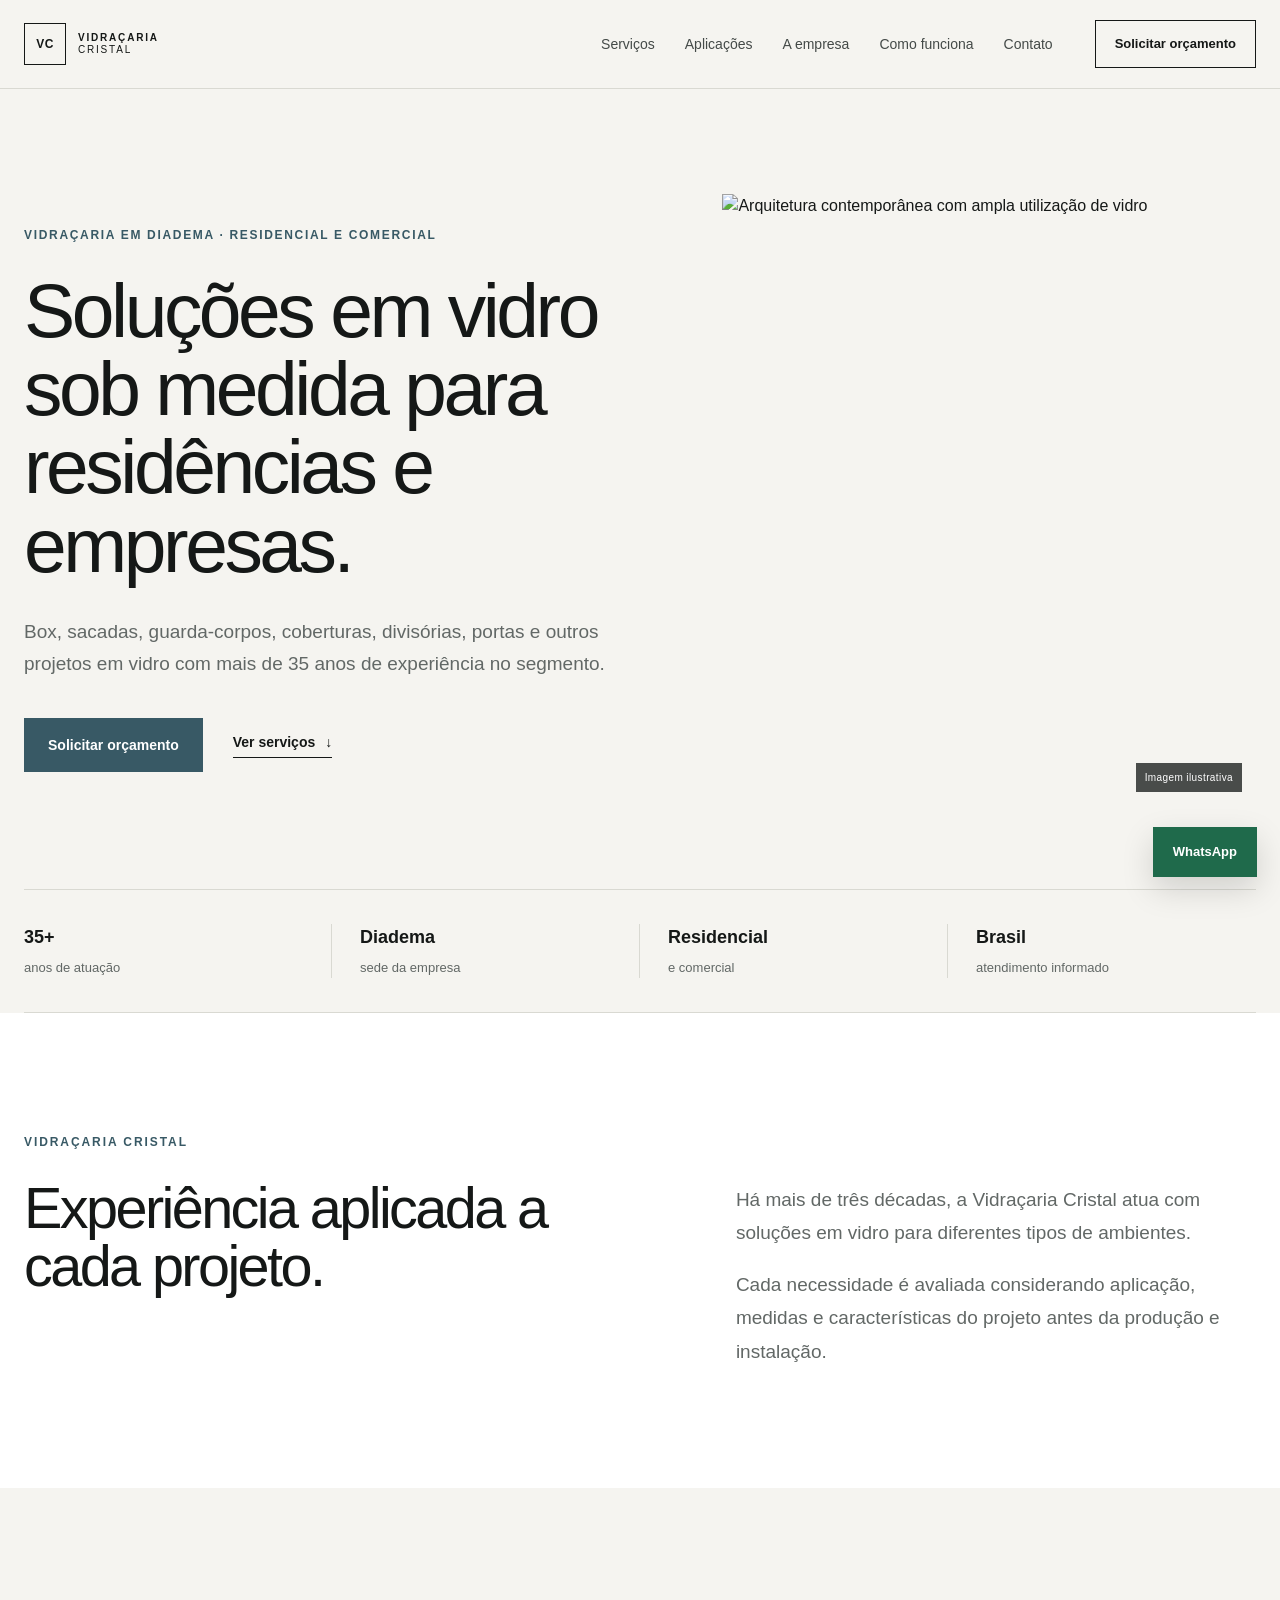
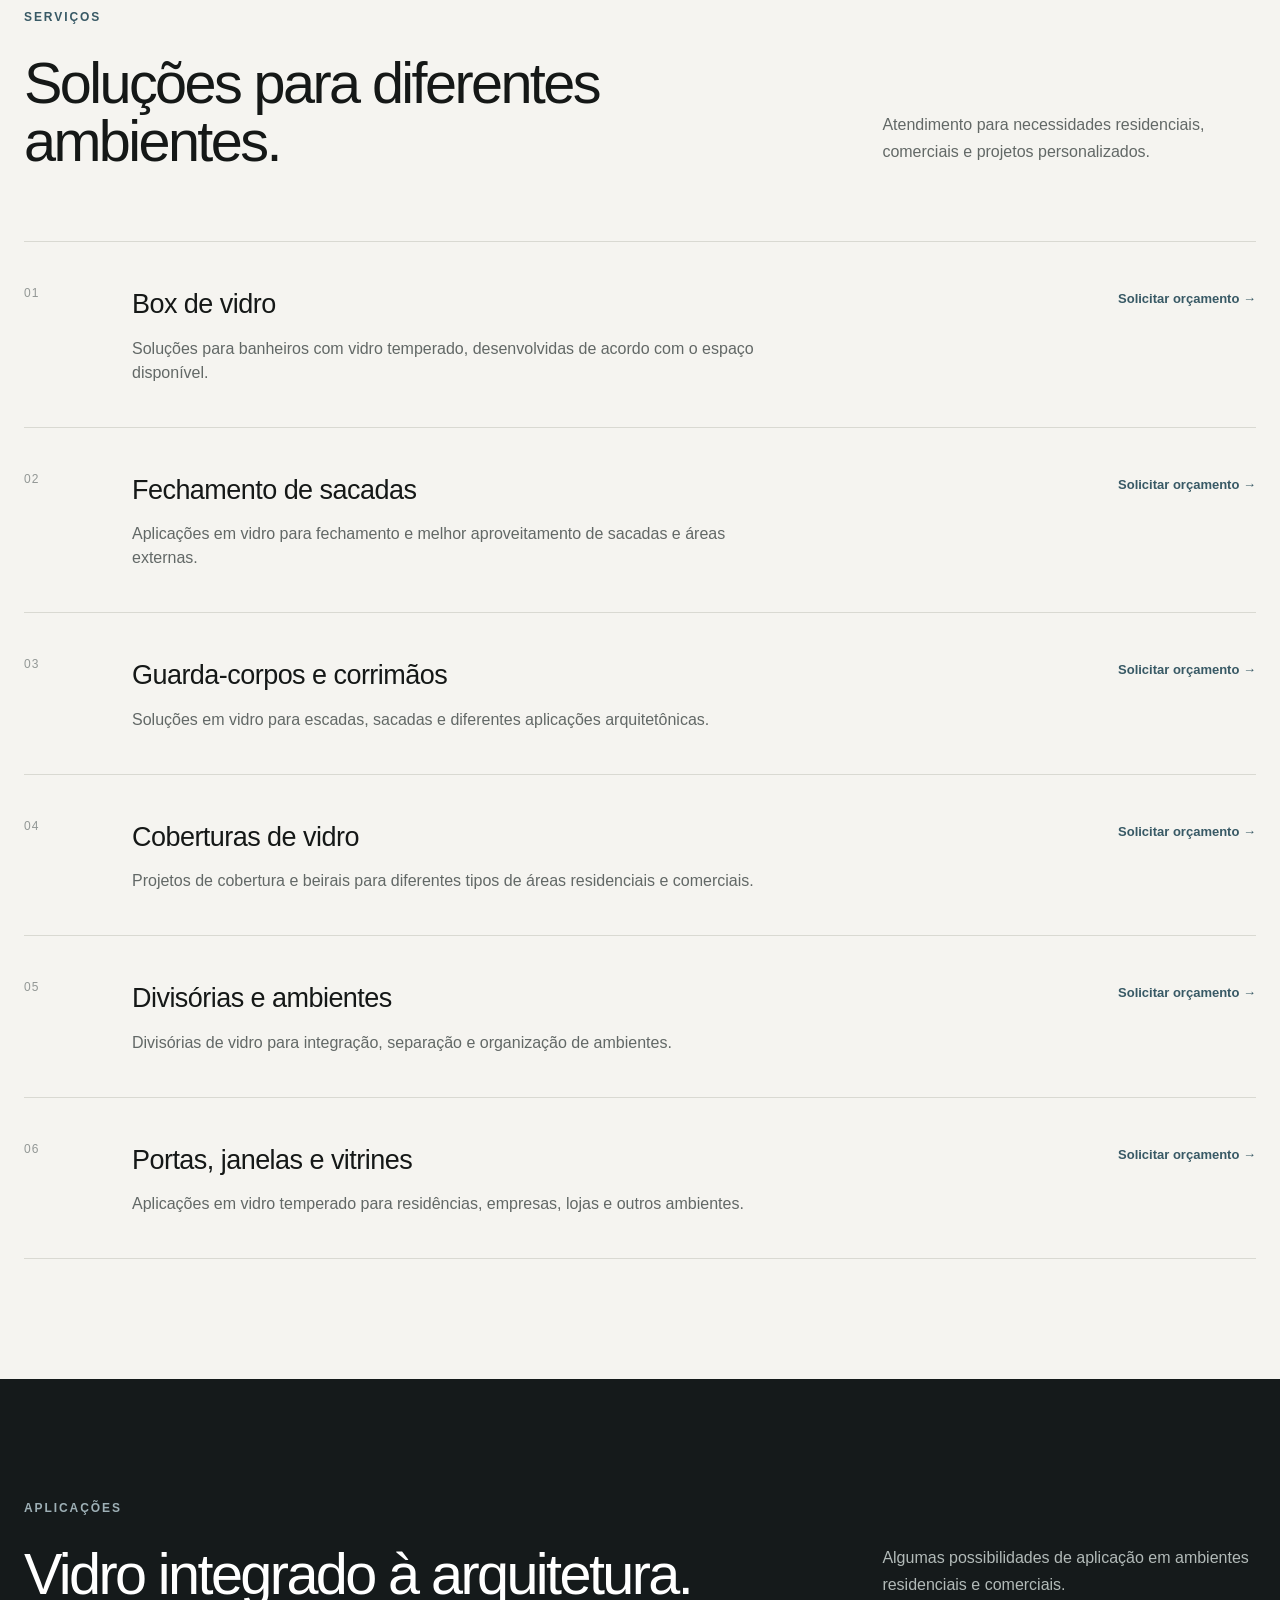
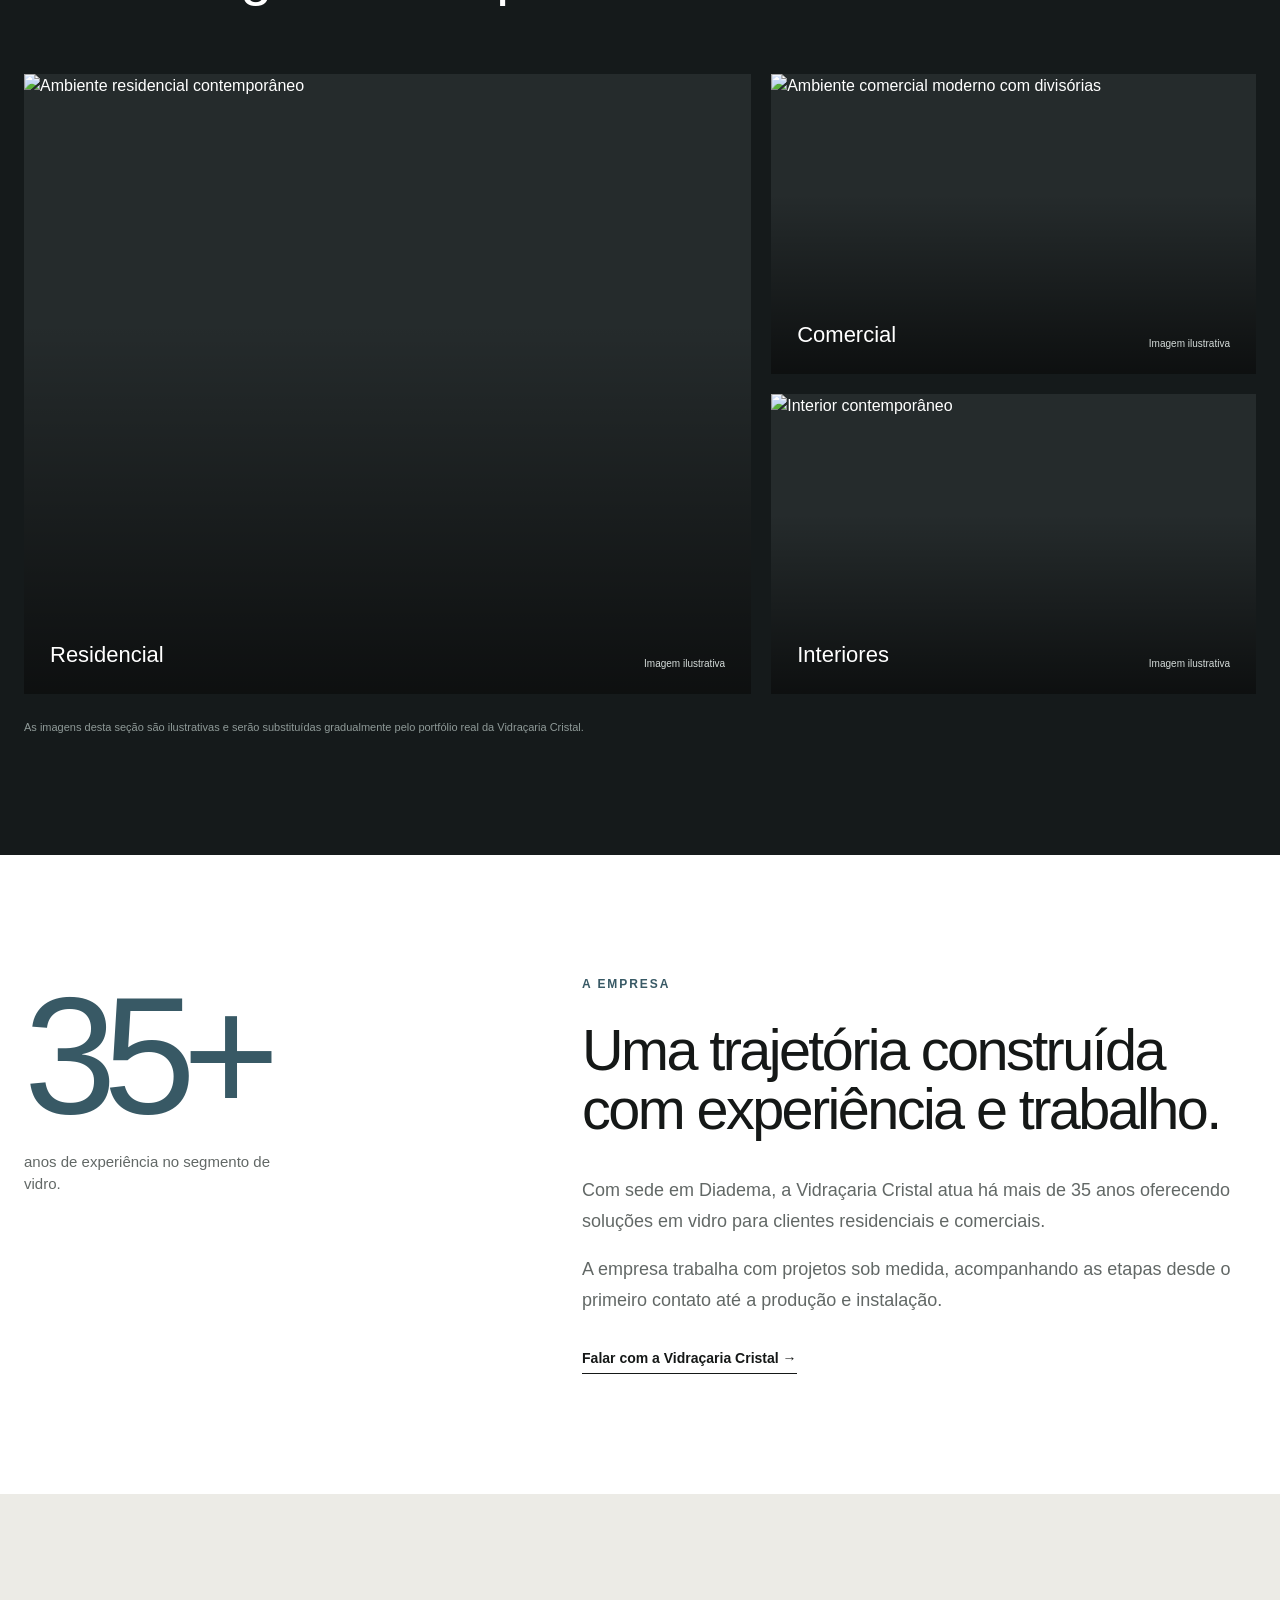
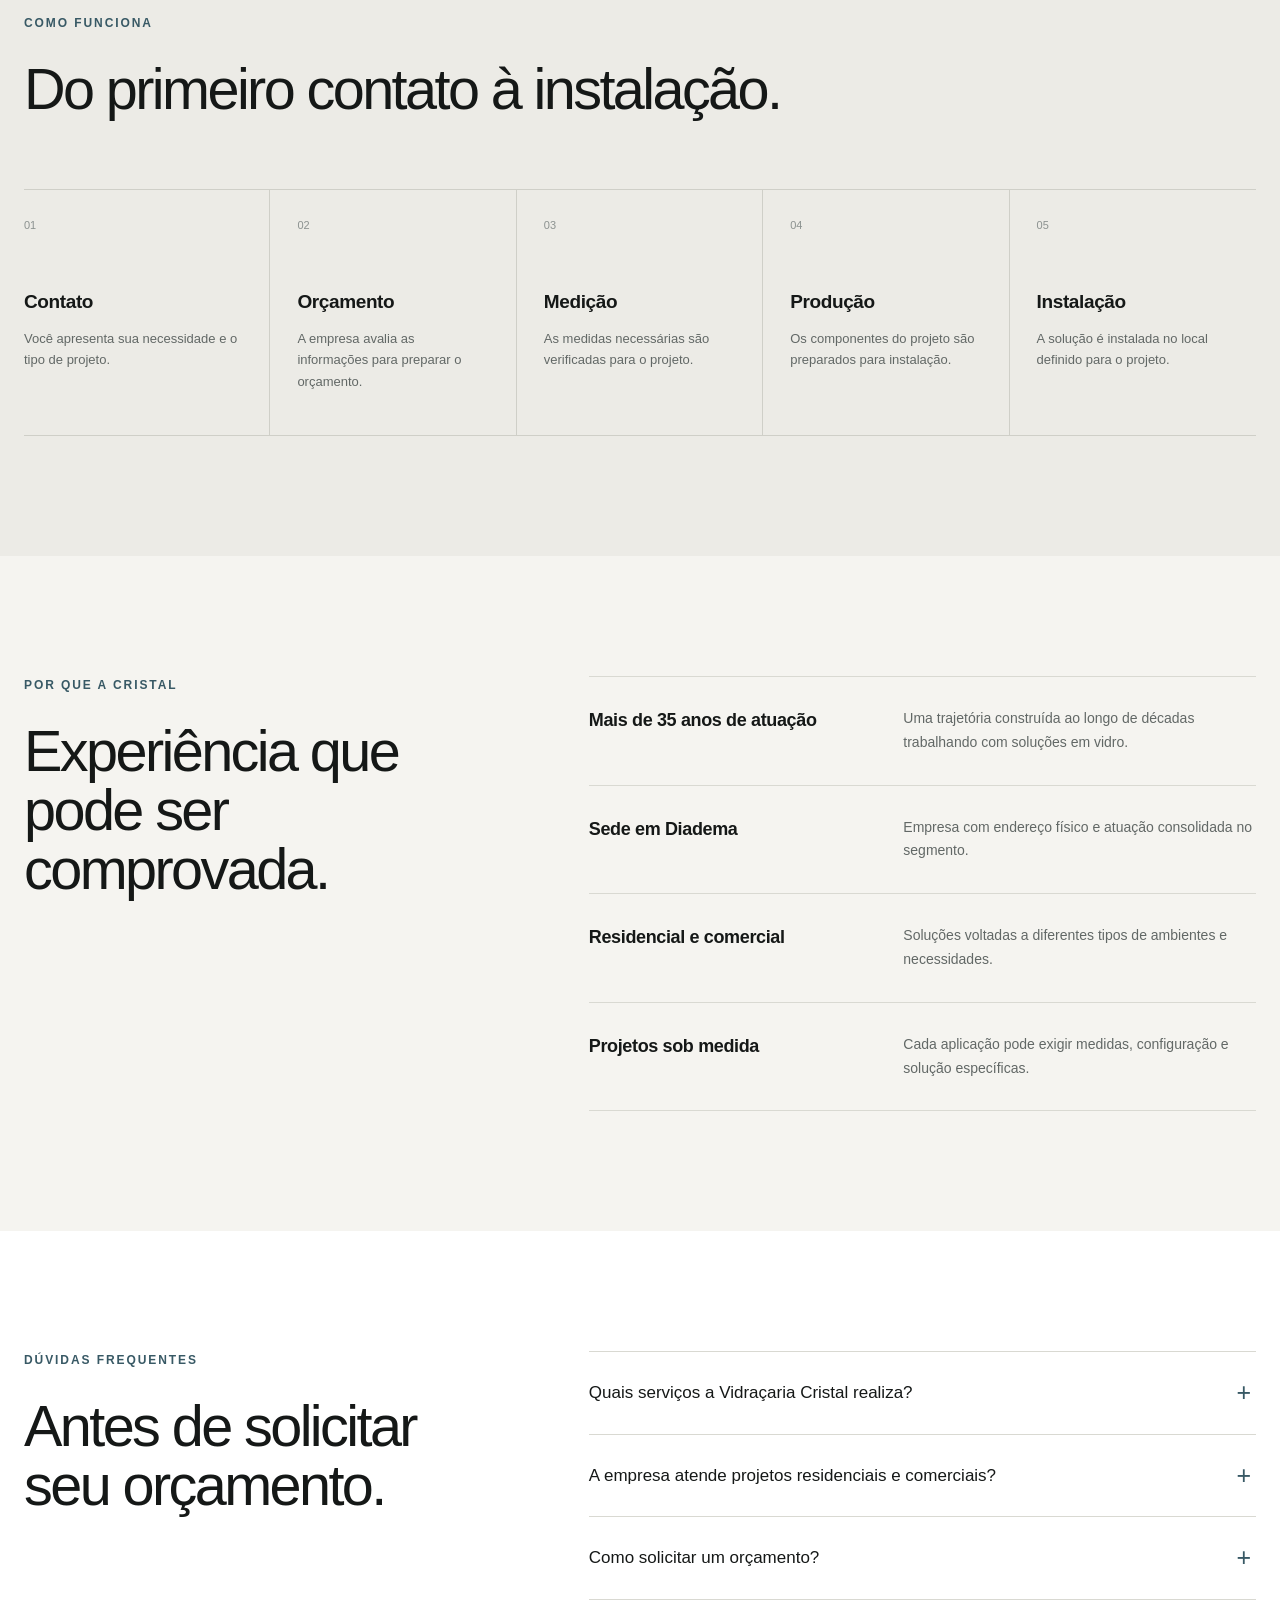
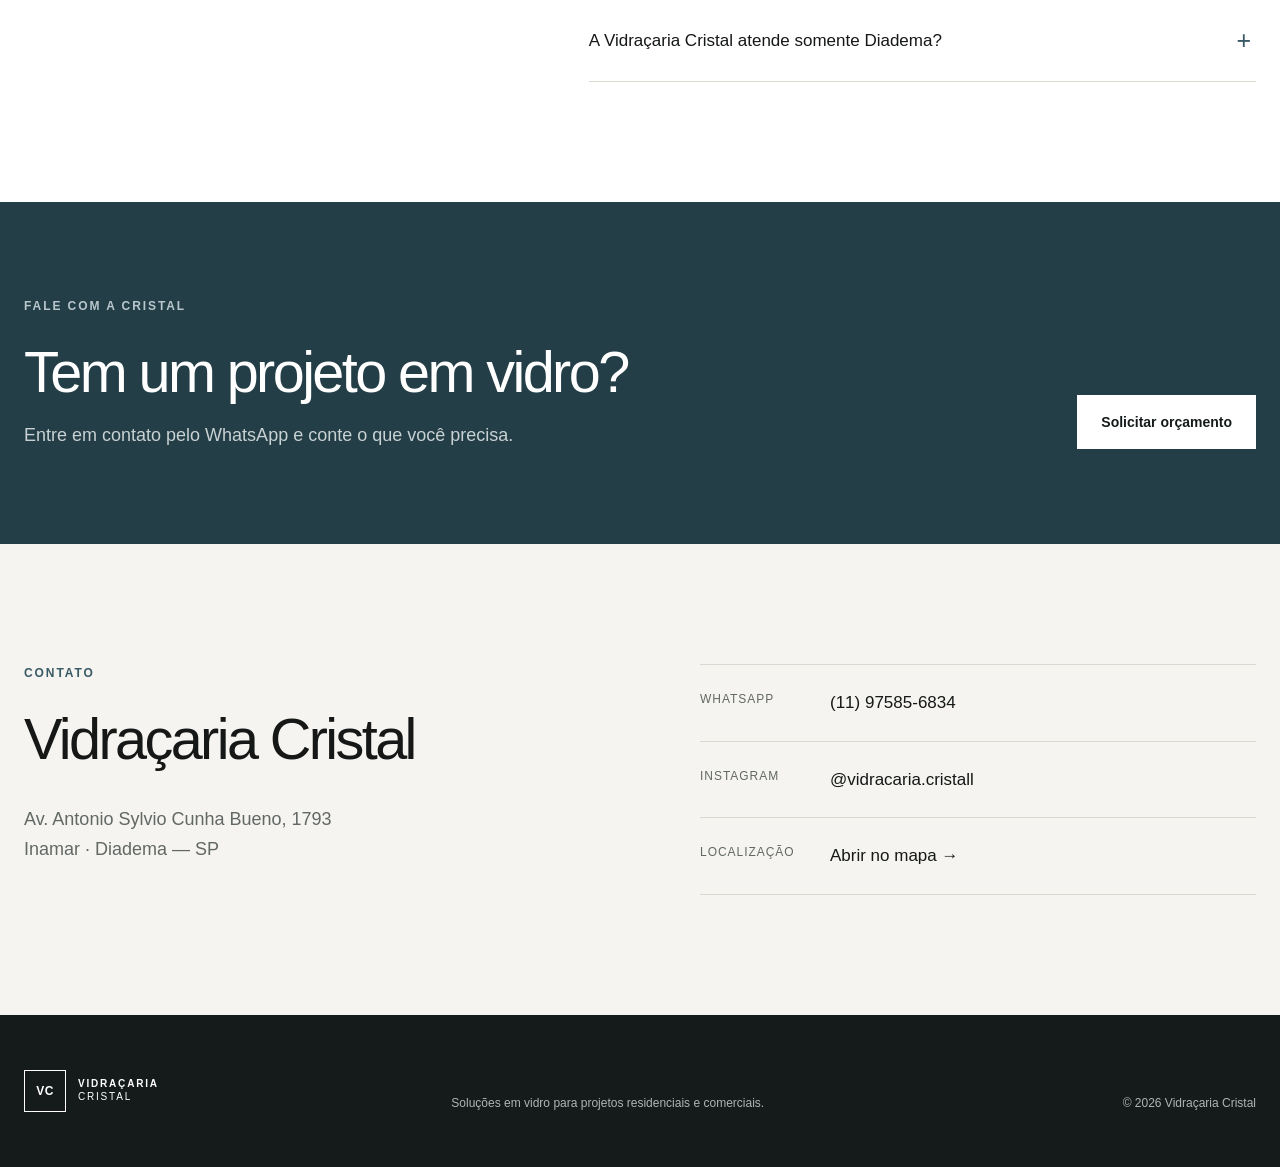
==== commit 0c51a100: "Update index.html" ====
--- a/index.html
+++ b/index.html
@@ -12,7 +12,7 @@
     content="Soluções em vidro sob medida para residências e empresas. Box, sacadas, guarda-corpos, coberturas, divisórias e outros projetos em vidro. Mais de 35 anos de experiência."
   >
 
-  <link rel="canonical" href="https://vcristal.com.br/">
+<link rel="canonical" href="https://videdigital.github.io/VCristal/">
 
   <meta property="og:type" content="website">
   <meta property="og:title" content="Vidraçaria Cristal">
@@ -20,7 +20,7 @@
     property="og:description"
     content="Soluções em vidro sob medida com mais de 35 anos de experiência."
   >
-  <meta property="og:url" content="https://vcristal.com.br/">
+ <meta property="og:url" content="https://videdigital.github.io/VCristal/">
 
   <link rel="stylesheet" href="assets/css/styles.css">
 
@@ -29,7 +29,7 @@
     "@context": "https://schema.org",
     "@type": "LocalBusiness",
     "name": "Vidraçaria Cristal",
-    "url": "https://vcristal.com.br/",
+"url": "https://videdigital.github.io/VCristal/",
     "telephone": "+55 11 97585-6834",
     "address": {
       "@type": "PostalAddress",
--- a/assets/css/styles.css
+++ b/assets/css/styles.css
@@ -1,327 +1,1449 @@
 :root {
-  --ink: #081018;
-  --ink-2: #101a24;
-  --ink-3: #182531;
-  --paper: #f4f7f8;
-  --paper-2: #e9eff1;
-  --white: #ffffff;
-  --muted: #65727d;
-  --muted-light: #9aabb8;
-  --line: rgba(8,16,24,.13);
-  --line-dark: rgba(255,255,255,.13);
-  --accent: #5cd4ff;
-  --accent-2: #a9ebff;
-  --success: #25d366;
-  --radius: 2px;
-  --container: min(1180px, calc(100% - 48px));
-  --shadow: 0 30px 80px rgba(5, 15, 25, .12);
-  --ease: cubic-bezier(.2,.7,.2,1);
-}
-
-* { box-sizing: border-box; }
-html { scroll-behavior: smooth; scroll-padding-top: 82px; }
+  --background: #f5f4f0;
+  --surface: #ffffff;
+  --surface-soft: #ecebe6;
+
+  --text: #151817;
+  --text-soft: #626866;
+
+  --line: #d9d9d2;
+
+  --accent: #385965;
+  --accent-dark: #243e47;
+
+  --dark: #151a1b;
+  --dark-soft: #202728;
+
+  --container: 1240px;
+
+  --radius-small: 4px;
+}
+
+* {
+  box-sizing: border-box;
+}
+
+html {
+  scroll-behavior: smooth;
+}
+
 body {
   margin: 0;
-  color: var(--ink);
-  background: var(--paper);
-  font-family: Inter, ui-sans-serif, system-ui, -apple-system, BlinkMacSystemFont, "Segoe UI", sans-serif;
+
+  font-family:
+    "Helvetica Neue",
+    Helvetica,
+    Arial,
+    sans-serif;
+
+  background: var(--background);
+
+  color: var(--text);
+
+  line-height: 1.5;
+
   -webkit-font-smoothing: antialiased;
-  text-rendering: optimizeLegibility;
-}
-img { max-width: 100%; display: block; }
-a { color: inherit; text-decoration: none; }
-button, input, textarea, select { font: inherit; }
-::selection { background: var(--accent); color: var(--ink); }
-
-.container { width: var(--container); margin-inline: auto; }
-.sr-only { position:absolute; width:1px; height:1px; padding:0; margin:-1px; overflow:hidden; clip:rect(0,0,0,0); white-space:nowrap; border:0; }
-.skip-link { position: fixed; left: 12px; top: 12px; transform: translateY(-150%); z-index: 1000; background: white; padding: 10px 14px; border-radius: 4px; }
-.skip-link:focus { transform: translateY(0); }
+}
+
+img {
+  display: block;
+
+  width: 100%;
+
+  height: auto;
+}
+
+a {
+  color: inherit;
+
+  text-decoration: none;
+}
+
+button {
+  font: inherit;
+}
+
+address {
+  font-style: normal;
+}
+
+
+/* BASE */
+
+.container {
+  width: min(calc(100% - 48px), var(--container));
+
+  margin: 0 auto;
+}
+
+.section {
+  padding: 120px 0;
+}
+
+.section-label {
+  margin: 0 0 28px;
+
+  color: var(--accent);
+
+  font-size: 12px;
+
+  font-weight: 700;
+
+  letter-spacing: 0.16em;
+
+  text-transform: uppercase;
+}
+
+.section-label-light {
+  color: #b8c7cc;
+}
+
+h1,
+h2,
+h3,
+p {
+  margin-top: 0;
+}
+
+h1,
+h2 {
+  font-weight: 500;
+
+  letter-spacing: -0.045em;
+
+  line-height: 1.02;
+}
+
+h1 {
+  margin-bottom: 32px;
+
+  font-size: clamp(48px, 6vw, 88px);
+
+  max-width: 960px;
+}
+
+h2 {
+  margin-bottom: 0;
+
+  font-size: clamp(38px, 4.5vw, 64px);
+
+  max-width: 760px;
+}
+
+h3 {
+  letter-spacing: -0.02em;
+}
+
+.skip-link {
+  position: absolute;
+
+  top: -80px;
+
+  left: 20px;
+
+  z-index: 1000;
+
+  padding: 12px 16px;
+
+  background: #fff;
+
+  color: #000;
+}
+
+.skip-link:focus {
+  top: 20px;
+}
+
+
+/* HEADER */
 
 .site-header {
-  position: fixed;
-  z-index: 100;
-  inset: 0 0 auto;
-  height: 82px;
-  border-bottom: 1px solid transparent;
-  transition: background .3s ease, border-color .3s ease, backdrop-filter .3s ease;
-  color: white;
-}
-.site-header.is-scrolled {
-  background: rgba(8, 16, 24, .9);
-  backdrop-filter: blur(18px);
-  border-color: var(--line-dark);
-}
-.nav-wrap { height: 100%; display: flex; align-items: center; justify-content: space-between; gap: 32px; }
-.brand img { height: 40px; width: auto; }
-.site-nav { display: flex; align-items: center; gap: 28px; }
-.site-nav > a:not(.button) { font-size: 13px; letter-spacing: .03em; opacity: .84; transition: opacity .2s ease; }
-.site-nav > a:not(.button):hover { opacity: 1; }
-.menu-button { display: none; background: none; border: 0; color: white; padding: 8px; }
-.menu-button span:not(.sr-only) { display:block; width:26px; height:1px; background:currentColor; margin:6px 0; transition:.25s ease; }
+  position: sticky;
+
+  top: 0;
+
+  z-index: 50;
+
+  background: rgba(245, 244, 240, 0.96);
+
+  border-bottom: 1px solid var(--line);
+
+  backdrop-filter: blur(12px);
+}
+
+.header-inner {
+  display: flex;
+
+  min-height: 88px;
+
+  align-items: center;
+
+  gap: 42px;
+}
+
+.brand {
+  display: inline-flex;
+
+  align-items: center;
+
+  flex-shrink: 0;
+
+  gap: 12px;
+}
+
+.brand-mark {
+  display: grid;
+
+  width: 42px;
+
+  height: 42px;
+
+  place-items: center;
+
+  border: 1px solid var(--text);
+
+  font-size: 12px;
+
+  font-weight: 700;
+
+  letter-spacing: 0.04em;
+}
+
+.brand-text {
+  display: flex;
+
+  flex-direction: column;
+
+  font-size: 10px;
+
+  letter-spacing: 0.18em;
+
+  line-height: 1.25;
+}
+
+.brand-text strong {
+  font-weight: 700;
+}
+
+.site-nav {
+  display: flex;
+
+  margin-left: auto;
+
+  align-items: center;
+
+  gap: 30px;
+}
+
+.site-nav a {
+  color: #444a48;
+
+  font-size: 14px;
+
+  transition: color 160ms ease;
+}
+
+.site-nav a:hover {
+  color: var(--text);
+}
+
+.header-cta {
+  padding: 13px 19px;
+
+  border: 1px solid var(--text);
+
+  font-size: 13px;
+
+  font-weight: 600;
+
+  transition:
+    background 160ms ease,
+    color 160ms ease;
+}
+
+.header-cta:hover {
+  background: var(--text);
+
+  color: #fff;
+}
+
+.nav-toggle {
+  display: none;
+
+  margin-left: auto;
+
+  padding: 7px;
+
+  border: 0;
+
+  background: none;
+}
+
+.nav-toggle span {
+  display: block;
+
+  width: 24px;
+
+  height: 1px;
+
+  margin: 6px 0;
+
+  background: var(--text);
+}
+
+
+/* HERO */
+
+.hero {
+  padding: 70px 0 0;
+}
+
+.hero-grid {
+  display: grid;
+
+  grid-template-columns: 1.08fr 0.92fr;
+
+  min-height: 680px;
+
+  align-items: center;
+
+  gap: 72px;
+}
+
+.eyebrow {
+  margin-bottom: 27px;
+
+  color: var(--accent);
+
+  font-size: 12px;
+
+  font-weight: 700;
+
+  letter-spacing: 0.14em;
+}
+
+.hero-description {
+  max-width: 660px;
+
+  margin-bottom: 38px;
+
+  color: var(--text-soft);
+
+  font-size: 19px;
+
+  line-height: 1.7;
+}
+
+.hero-actions {
+  display: flex;
+
+  align-items: center;
+
+  gap: 30px;
+}
 
 .button {
   display: inline-flex;
+
+  min-height: 54px;
+
+  padding: 0 24px;
+
   align-items: center;
+
   justify-content: center;
-  gap: 16px;
-  min-height: 52px;
-  padding: 0 24px;
-  border: 1px solid transparent;
-  border-radius: var(--radius);
+
+  font-size: 14px;
+
+  font-weight: 700;
+}
+
+.button-primary {
+  background: var(--accent);
+
+  color: #fff;
+
+  transition: background 160ms ease;
+}
+
+.button-primary:hover {
+  background: var(--accent-dark);
+}
+
+.text-link {
+  display: inline-flex;
+
+  gap: 10px;
+
+  align-items: center;
+
+  padding-bottom: 4px;
+
+  border-bottom: 1px solid var(--text);
+
+  font-size: 14px;
+
+  font-weight: 600;
+}
+
+.hero-media {
+  position: relative;
+
+  margin: 0;
+}
+
+.hero-media img {
+  height: 610px;
+
+  object-fit: cover;
+}
+
+.hero-media figcaption {
+  position: absolute;
+
+  right: 14px;
+
+  bottom: 12px;
+
+  padding: 7px 9px;
+
+  background: rgba(20, 24, 23, 0.76);
+
+  color: #fff;
+
+  font-size: 10px;
+
+  letter-spacing: 0.04em;
+}
+
+.trust-strip {
+  display: grid;
+
+  margin-top: 50px;
+
+  padding: 34px 0;
+
+  grid-template-columns: repeat(4, 1fr);
+
+  border-top: 1px solid var(--line);
+
+  border-bottom: 1px solid var(--line);
+}
+
+.trust-strip div {
+  padding: 0 28px;
+
+  border-right: 1px solid var(--line);
+}
+
+.trust-strip div:first-child {
+  padding-left: 0;
+}
+
+.trust-strip div:last-child {
+  border: 0;
+}
+
+.trust-strip strong,
+.trust-strip span {
+  display: block;
+}
+
+.trust-strip strong {
+  margin-bottom: 7px;
+
+  font-size: 18px;
+
+  font-weight: 600;
+}
+
+.trust-strip span {
+  color: var(--text-soft);
+
   font-size: 13px;
+}
+
+
+/* INTRODUCTION */
+
+.introduction {
+  background: var(--surface);
+}
+
+.introduction-grid {
+  display: grid;
+
+  grid-template-columns: 1fr 0.85fr;
+
+  gap: 100px;
+}
+
+.introduction-copy {
+  padding-top: 50px;
+}
+
+.introduction-copy p {
+  color: var(--text-soft);
+
+  font-size: 19px;
+
+  line-height: 1.75;
+}
+
+.introduction-copy p:last-child {
+  margin-bottom: 0;
+}
+
+
+/* SECTION HEADING */
+
+.section-heading {
+  display: grid;
+
+  margin-bottom: 70px;
+
+  grid-template-columns: 1fr 0.48fr;
+
+  align-items: end;
+
+  gap: 80px;
+}
+
+.section-heading > p {
+  max-width: 390px;
+
+  margin-bottom: 6px;
+
+  color: var(--text-soft);
+
+  line-height: 1.7;
+}
+
+
+/* SERVICES */
+
+.services {
+  background: var(--background);
+}
+
+.service-list {
+  border-top: 1px solid var(--line);
+}
+
+.service-row {
+  display: grid;
+
+  padding: 42px 0;
+
+  grid-template-columns: 80px 1fr auto;
+
+  align-items: start;
+
+  gap: 28px;
+
+  border-bottom: 1px solid var(--line);
+}
+
+.service-number {
+  color: #929795;
+
+  font-size: 12px;
+
+  letter-spacing: 0.08em;
+}
+
+.service-content h3 {
+  margin-bottom: 12px;
+
+  font-size: 27px;
+
+  font-weight: 500;
+}
+
+.service-content p {
+  max-width: 650px;
+
+  margin-bottom: 0;
+
+  color: var(--text-soft);
+}
+
+.service-row > a {
+  padding-top: 5px;
+
+  color: var(--accent);
+
+  font-size: 13px;
+
   font-weight: 700;
-  letter-spacing: .03em;
-  transition: transform .25s var(--ease), background .25s ease, color .25s ease, border-color .25s ease;
-}
-.button:hover { transform: translateY(-2px); }
-.button:focus-visible, a:focus-visible, summary:focus-visible, button:focus-visible { outline: 2px solid var(--accent); outline-offset: 4px; }
-.button-primary { color: #041018; background: var(--accent); }
-.button-primary:hover { background: var(--accent-2); }
-.button-ghost { color: white; border-color: rgba(255,255,255,.36); background: rgba(255,255,255,.03); backdrop-filter: blur(10px); }
-.button-ghost:hover { border-color: rgba(255,255,255,.7); background: rgba(255,255,255,.07); }
-.button-sm { min-height: 42px; padding-inline: 18px; }
-.button-large { min-height: 60px; padding-inline: 30px; font-size: 14px; }
-
-.section { padding: 128px 0; }
-.section-light { background: var(--paper); }
-.section-dark, .section-ink { color: white; background: var(--ink); }
-.section-heading { display:grid; grid-template-columns: 1.35fr .65fr; align-items:end; gap:72px; margin-bottom:64px; }
-.section-heading h2, .experience-copy h2, .faq-intro h2, .location-copy h2, .about-copy h2, .cta-section h2 {
-  margin: 10px 0 0;
+
+  white-space: nowrap;
+}
+
+
+/* APPLICATIONS */
+
+.applications {
+  background: var(--dark);
+
+  color: #fff;
+}
+
+.applications .section-label {
+  color: #9eb0b6;
+}
+
+.applications .section-heading > p {
+  color: #b2bab8;
+}
+
+.application-grid {
+  display: grid;
+
+  grid-template-columns: 1.5fr 1fr;
+
+  grid-template-rows: repeat(2, 300px);
+
+  gap: 20px;
+}
+
+.application-item {
+  position: relative;
+
+  overflow: hidden;
+
+  margin: 0;
+
+  background: #252b2c;
+}
+
+.application-large {
+  grid-row: 1 / 3;
+}
+
+.application-item img {
+  width: 100%;
+
+  height: 100%;
+
+  object-fit: cover;
+
+  transition: transform 500ms ease;
+}
+
+.application-item:hover img {
+  transform: scale(1.015);
+}
+
+.application-item::after {
+  position: absolute;
+
+  inset: 40% 0 0;
+
+  content: "";
+
+  background:
+    linear-gradient(
+      to bottom,
+      transparent,
+      rgba(0, 0, 0, 0.64)
+    );
+}
+
+.application-item figcaption {
+  position: absolute;
+
+  right: 26px;
+
+  bottom: 23px;
+
+  left: 26px;
+
+  z-index: 2;
+
+  display: flex;
+
+  justify-content: space-between;
+
+  align-items: end;
+}
+
+.application-item strong {
+  font-size: 22px;
+
   font-weight: 500;
-  letter-spacing: -.045em;
-  line-height: .98;
-  font-size: clamp(38px, 5.2vw, 72px);
-}
-.section-heading p, .faq-intro p, .experience-copy > p, .about-copy p, .cta-side > p, .location-copy p { color: var(--muted); line-height: 1.75; font-size: 16px; margin: 0; max-width: 560px; }
-.section-kicker { display:block; font-size: 11px; font-weight: 800; letter-spacing: .18em; text-transform: uppercase; color: #586874; }
-.section-kicker-light { color: var(--accent); }
-
-.hero {
-  min-height: 860px;
+}
+
+.application-item span {
+  color: #d5dcda;
+
+  font-size: 10px;
+}
+
+.image-note {
+  margin: 25px 0 0;
+
+  color: #8f9a98;
+
+  font-size: 11px;
+}
+
+
+/* COMPANY */
+
+.company {
+  background: var(--surface);
+}
+
+.company-grid {
+  display: grid;
+
+  grid-template-columns: 0.65fr 1fr;
+
+  gap: 120px;
+}
+
+.company-number {
+  padding-top: 10px;
+}
+
+.company-number > span {
+  display: block;
+
+  margin-bottom: 24px;
+
+  color: var(--accent);
+
+  font-size: clamp(96px, 13vw, 170px);
+
+  font-weight: 300;
+
+  letter-spacing: -0.08em;
+
+  line-height: 0.85;
+}
+
+.company-number p {
+  max-width: 250px;
+
+  color: var(--text-soft);
+
+  font-size: 15px;
+}
+
+.company-content p:not(.section-label) {
+  max-width: 680px;
+
+  color: var(--text-soft);
+
+  font-size: 18px;
+
+  line-height: 1.7;
+}
+
+.company-content h2 {
+  margin-bottom: 36px;
+}
+
+.company-content .text-link {
+  margin-top: 15px;
+}
+
+
+/* PROCESS */
+
+.process {
+  background: var(--surface-soft);
+}
+
+.process-grid {
+  display: grid;
+
+  grid-template-columns: repeat(5, 1fr);
+
+  border-top: 1px solid #cfcfc8;
+
+  border-bottom: 1px solid #cfcfc8;
+}
+
+.process-grid article {
+  min-height: 245px;
+
+  padding: 27px;
+
+  border-right: 1px solid #cfcfc8;
+}
+
+.process-grid article:first-child {
+  padding-left: 0;
+}
+
+.process-grid article:last-child {
+  border-right: 0;
+}
+
+.process-grid span {
+  display: block;
+
+  margin-bottom: 54px;
+
+  color: #8c9290;
+
+  font-size: 11px;
+}
+
+.process-grid h3 {
+  margin-bottom: 12px;
+
+  font-size: 19px;
+
+  font-weight: 600;
+}
+
+.process-grid p {
+  margin-bottom: 0;
+
+  color: var(--text-soft);
+
+  font-size: 13px;
+
+  line-height: 1.65;
+}
+
+
+/* REASONS */
+
+.reasons {
+  background: var(--background);
+}
+
+.reasons-grid {
+  display: grid;
+
+  grid-template-columns: 0.8fr 1.2fr;
+
+  gap: 120px;
+}
+
+.reason-list {
+  border-top: 1px solid var(--line);
+}
+
+.reason-list article {
+  display: grid;
+
+  padding: 30px 0;
+
+  grid-template-columns: 0.75fr 1fr;
+
+  gap: 50px;
+
+  border-bottom: 1px solid var(--line);
+}
+
+.reason-list h3 {
+  margin-bottom: 0;
+
+  font-size: 18px;
+
+  font-weight: 600;
+}
+
+.reason-list p {
+  margin-bottom: 0;
+
+  color: var(--text-soft);
+
+  font-size: 14px;
+
+  line-height: 1.7;
+}
+
+
+/* FAQ */
+
+.faq {
+  background: var(--surface);
+}
+
+.faq-grid {
+  display: grid;
+
+  grid-template-columns: 0.8fr 1.2fr;
+
+  gap: 120px;
+}
+
+.faq-list {
+  border-top: 1px solid var(--line);
+}
+
+.faq-list details {
+  border-bottom: 1px solid var(--line);
+}
+
+.faq-list summary {
   position: relative;
-  overflow: hidden;
-  padding-top: 82px;
-  background:
-    radial-gradient(circle at 78% 30%, rgba(92,212,255,.15), transparent 26%),
-    radial-gradient(circle at 72% 68%, rgba(98,127,145,.15), transparent 34%),
-    linear-gradient(130deg, #060d13 0%, #0a1118 58%, #0d1822 100%);
-}
-.hero::before { content:""; position:absolute; inset:0; background-image: linear-gradient(rgba(255,255,255,.025) 1px, transparent 1px), linear-gradient(90deg, rgba(255,255,255,.025) 1px, transparent 1px); background-size: 54px 54px; mask-image: linear-gradient(to bottom, #000, transparent 90%); }
-.hero-grid { min-height: calc(860px - 82px); display:grid; grid-template-columns: 1.06fr .94fr; gap:64px; align-items:center; position:relative; z-index:2; }
-.hero-copy { padding: 80px 0 108px; }
-.eyebrow { display:flex; align-items:center; gap:12px; color:#a5b4bf; font-size:11px; letter-spacing:.15em; text-transform:uppercase; font-weight:700; }
-.eyebrow span { width:30px; height:1px; background:var(--accent); }
-.hero h1 { margin: 25px 0 30px; max-width: 820px; font-size: clamp(50px, 6.5vw, 92px); line-height: .93; letter-spacing: -.055em; font-weight: 450; }
-.hero h1 em { font-family: Georgia, "Times New Roman", serif; font-weight:400; color:#b8c9d3; }
-.hero-lead { max-width: 670px; color:#a6b5bf; font-size:18px; line-height:1.75; margin:0 0 36px; }
-.hero-actions { display:flex; flex-wrap:wrap; gap:12px; }
-.hero-trust { display:grid; grid-template-columns: repeat(3, 1fr); max-width:680px; margin-top:76px; border-top:1px solid var(--line-dark); }
-.hero-trust > div { padding:24px 18px 0 0; }
-.hero-trust strong { display:block; font-size:16px; font-weight:650; }
-.hero-trust span { display:block; color:#7f919e; font-size:12px; margin-top:7px; }
-.hero-visual { height: 590px; position:relative; }
-.glass-stage { position:absolute; inset:5% 0 0 5%; perspective:1000px; }
-.glass-stage::before { content:""; position:absolute; inset:14% 8% 14% 13%; border:1px solid rgba(255,255,255,.12); transform:skewY(-7deg); }
-.glass-pane { position:absolute; border:1px solid rgba(198,235,249,.35); box-shadow: inset 0 0 40px rgba(255,255,255,.04), 0 30px 90px rgba(0,0,0,.26); backdrop-filter: blur(7px); }
-.pane-a { width:48%; height:78%; left:14%; top:7%; background:linear-gradient(150deg, rgba(135,220,248,.18), rgba(72,122,146,.04)); transform:rotateY(-13deg) rotateZ(3deg); }
-.pane-b { width:48%; height:68%; left:42%; top:20%; background:linear-gradient(145deg, rgba(255,255,255,.10), rgba(80,170,200,.06)); transform:rotateY(12deg) rotateZ(-4deg); }
-.pane-c { width:28%; height:48%; left:4%; top:40%; background:linear-gradient(145deg, rgba(255,255,255,.08), rgba(92,212,255,.05)); transform:rotateY(-8deg) rotateZ(-5deg); }
-.glass-line { position:absolute; background:linear-gradient(90deg, transparent, var(--accent), transparent); height:1px; opacity:.55; }
-.line-a { width:72%; left:3%; top:30%; transform:rotate(-17deg); }
-.line-b { width:58%; left:33%; top:72%; transform:rotate(-9deg); }
-.visual-note { position:absolute; right:0; bottom:7%; color:#76909f; font-size:10px; letter-spacing:.22em; writing-mode:vertical-rl; }
-.visual-note span { color:var(--accent); }
-.hero-scroll { position:absolute; z-index:2; left:28px; bottom:40px; color:#647783; writing-mode:vertical-rl; font-size:9px; text-transform:uppercase; letter-spacing:.18em; display:flex; align-items:center; gap:14px; }
-.hero-scroll span { height:58px; width:1px; background:linear-gradient(var(--accent), transparent); }
-
-.trust-strip { background:#e7eef1; border-bottom:1px solid var(--line); }
-.trust-strip-grid { display:grid; grid-template-columns:repeat(4,1fr); }
-.trust-strip p { margin:0; padding:22px 24px; border-left:1px solid var(--line); font-size:11px; letter-spacing:.12em; text-transform:uppercase; color:#586773; text-align:center; }
-.trust-strip p:last-child { border-right:1px solid var(--line); }
-
-.services-grid { display:grid; grid-template-columns:repeat(3,1fr); border-top:1px solid var(--line); border-left:1px solid var(--line); }
-.service-card { min-height:345px; padding:30px; border-right:1px solid var(--line); border-bottom:1px solid var(--line); display:flex; flex-direction:column; position:relative; overflow:hidden; background:rgba(255,255,255,.15); transition:background .25s ease, transform .3s var(--ease); }
-.service-card:hover { background:white; transform:translateY(-4px); z-index:2; box-shadow:var(--shadow); }
-.service-index { font: 11px ui-monospace,SFMono-Regular,Menlo,monospace; color:#7d8b95; }
-.service-icon { margin:38px 0 28px; font-size:44px; font-weight:200; color:#3f677b; }
-.service-card h3 { margin:0 0 14px; font-size:24px; letter-spacing:-.03em; font-weight:570; }
-.service-card p { margin:0 0 28px; color:var(--muted); line-height:1.65; font-size:14px; }
-.service-card a { margin-top:auto; font-size:12px; font-weight:750; display:flex; justify-content:space-between; border-top:1px solid var(--line); padding-top:18px; }
-.service-card a span { color:#3e829c; }
-
-.experience-section { background:linear-gradient(135deg, #0a1118, #101d27); }
-.experience-grid { display:grid; grid-template-columns:1fr .9fr; gap:100px; align-items:center; }
-.experience-copy h2 { font-size:clamp(42px,5vw,68px); margin-bottom:32px; }
-.experience-copy > p { color:#91a3af; }
-.experience-points { margin-top:46px; border-top:1px solid var(--line-dark); }
-.experience-points > div { display:grid; grid-template-columns:54px 1fr; gap:16px; padding:20px 0; border-bottom:1px solid var(--line-dark); }
-.experience-points span { color:var(--accent); font:11px ui-monospace,monospace; }
-.experience-points p { margin:0; color:#c4d0d7; font-size:14px; line-height:1.55; }
-.experience-art { min-height:580px; position:relative; }
-.arch-frame { position:absolute; inset:0; border:1px solid rgba(255,255,255,.12); overflow:hidden; background:radial-gradient(circle at 70% 30%, rgba(92,212,255,.13), transparent 30%), linear-gradient(145deg,#13222d,#091119); }
-.arch-frame::before { content:""; position:absolute; width:1px; height:140%; background:rgba(255,255,255,.2); left:38%; top:-20%; transform:rotate(19deg); }
-.arch-block { position:absolute; border:1px solid rgba(185,225,240,.25); background:linear-gradient(135deg, rgba(168,226,246,.14), rgba(255,255,255,.02)); backdrop-filter:blur(6px); }
-.block-one { width:44%; height:65%; left:8%; bottom:8%; transform:skewY(-7deg); }
-.block-two { width:46%; height:45%; right:8%; top:9%; transform:skewY(8deg); }
-.block-three { width:30%; height:38%; right:16%; bottom:7%; transform:skewY(-5deg); }
-.arch-caption { position:absolute; left:24px; bottom:22px; font:10px ui-monospace,monospace; letter-spacing:.16em; color:#8ca5b4; }
-
-.applications-grid { display:grid; grid-template-columns:1.25fr .75fr; grid-template-rows:repeat(2, 310px); gap:16px; }
-.application-card { position:relative; margin:0; overflow:hidden; background:#d8e1e5; min-height:280px; }
-.application-wide { grid-row:1 / 3; }
-.application-card img { width:100%; height:100%; object-fit:cover; filter:saturate(.72) contrast(1.04); transition:transform .65s var(--ease), filter .4s ease; }
-.application-card:hover img { transform:scale(1.035); filter:saturate(.9); }
-.application-card::after { content:""; position:absolute; inset:0; background:linear-gradient(to top, rgba(5,12,18,.75), transparent 48%); pointer-events:none; }
-.application-card figcaption { position:absolute; z-index:2; left:24px; bottom:22px; color:white; }
-.application-card figcaption span { display:block; margin-bottom:8px; font-size:9px; text-transform:uppercase; letter-spacing:.16em; color:#c6d4db; }
-.application-card figcaption strong { font-size:19px; font-weight:560; }
-.stock-note { color:#78858e; font-size:11px; margin:16px 0 0; line-height:1.6; }
-
-.section-process { background:#e6edef; }
-.process-grid { list-style:none; padding:0; margin:0; display:grid; grid-template-columns:repeat(5,1fr); border-top:1px solid var(--line); border-left:1px solid var(--line); }
-.process-grid li { min-height:280px; padding:28px 24px; border-right:1px solid var(--line); border-bottom:1px solid var(--line); }
-.process-grid li > span { font:11px ui-monospace,monospace; color:#69808e; }
-.process-grid h3 { margin:86px 0 12px; font-size:21px; font-weight:600; letter-spacing:-.02em; }
-.process-grid p { color:var(--muted); margin:0; font-size:13px; line-height:1.6; }
-
-.section-about { background:white; }
-.about-grid { display:grid; grid-template-columns:.8fr 1.2fr; gap:100px; align-items:center; }
-.about-number { display:flex; align-items:flex-start; justify-content:center; color:#d5e3e9; line-height:.75; }
-.about-number span { font-size:clamp(160px,22vw,310px); letter-spacing:-.09em; font-weight:700; }
-.about-number small { font-size:52px; color:#5f8798; transform:translateY(16px); }
-.about-copy { max-width:650px; }
-.about-copy h2 { font-size:clamp(42px,5.3vw,68px); margin-bottom:28px; }
-.about-copy p + p { margin-top:18px; }
-.text-link { display:inline-flex; gap:14px; align-items:center; margin-top:28px; padding-bottom:7px; border-bottom:1px solid #71828d; font-size:13px; font-weight:750; }
-.text-link span { color:#36819f; }
-
-.faq-grid { display:grid; grid-template-columns:.7fr 1.3fr; gap:100px; align-items:start; }
-.faq-intro { position:sticky; top:125px; }
-.faq-intro h2 { font-size:clamp(42px,5vw,62px); margin-bottom:26px; }
-.faq-list { border-top:1px solid var(--line); }
-details { border-bottom:1px solid var(--line); }
-summary { list-style:none; cursor:pointer; display:flex; justify-content:space-between; gap:20px; padding:25px 0; font-size:16px; font-weight:600; }
-summary::-webkit-details-marker { display:none; }
-summary span { font-size:22px; font-weight:300; transition:transform .25s ease; }
-details[open] summary span { transform:rotate(45deg); }
-details p { margin:0; padding:0 42px 24px 0; color:var(--muted); line-height:1.7; font-size:14px; max-width:760px; }
-
-.cta-section { padding:120px 0; background:radial-gradient(circle at 76% 20%, rgba(92,212,255,.15), transparent 24%), #081018; }
-.cta-grid { display:grid; grid-template-columns:1.2fr .8fr; gap:90px; align-items:end; }
-.cta-section h2 { font-size:clamp(44px,5.5vw,74px); margin-top:14px; }
-.cta-side { border-left:1px solid var(--line-dark); padding-left:48px; }
-.cta-side > p { color:#93a5b0; margin-bottom:24px; }
-.contact-mini { margin-top:25px; padding-top:22px; border-top:1px solid var(--line-dark); display:flex; justify-content:space-between; gap:20px; font-size:12px; }
-.contact-mini span { color:#6f838f; text-transform:uppercase; letter-spacing:.12em; }
-
-.location-section { padding:86px 0; background:#dce7eb; }
-.location-grid { display:grid; grid-template-columns:.8fr 1.2fr; gap:80px; align-items:stretch; }
-.location-copy { padding:24px 0; }
-.location-copy h2 { font-size:clamp(40px,5vw,64px); margin-bottom:22px; }
-.map-card { min-height:300px; background:#111d26; color:white; position:relative; overflow:hidden; padding:28px; display:flex; flex-direction:column; justify-content:flex-end; }
-.map-card strong { position:relative; z-index:2; font-size:22px; }
-.map-card > span { position:relative; z-index:2; color:#9db0bb; margin-top:8px; font-size:12px; }
-.map-grid { position:absolute; inset:0; opacity:.8; background:linear-gradient(145deg,#152630,#0b151c); }
-.map-grid::before { content:""; position:absolute; inset:0; background-image:linear-gradient(rgba(255,255,255,.04) 1px, transparent 1px),linear-gradient(90deg,rgba(255,255,255,.04) 1px,transparent 1px); background-size:40px 40px; }
-.road { position:absolute; height:1px; background:rgba(173,216,232,.35); transform-origin:left; }
-.road-a { width:120%; top:35%; left:-10%; transform:rotate(14deg); }
-.road-b { width:100%; top:60%; left:5%; transform:rotate(-18deg); }
-.road-c { width:80%; top:15%; left:45%; transform:rotate(70deg); }
-.map-pin { position:absolute; width:18px; height:18px; background:var(--accent); border-radius:50% 50% 50% 0; transform:rotate(-45deg); left:61%; top:42%; box-shadow:0 0 0 10px rgba(92,212,255,.08); }
-.map-pin::after { content:""; position:absolute; width:6px; height:6px; background:#0b151c; border-radius:50%; left:6px; top:6px; }
-
-.site-footer { padding:80px 0 28px; background:#050b10; color:#d7e0e5; }
-.footer-grid { display:grid; grid-template-columns:1.5fr .65fr .75fr 1fr; gap:60px; }
-.footer-logo { height:42px; width:auto; margin-bottom:22px; }
-.footer-grid p { color:#70838f; font-size:13px; line-height:1.7; margin:0; }
-.footer-grid > div { display:flex; flex-direction:column; align-items:flex-start; gap:11px; }
-.footer-label { color:#61737e; font-size:9px; letter-spacing:.15em; text-transform:uppercase; margin-bottom:8px; }
-.footer-grid a { font-size:13px; color:#b7c5cd; }
-.footer-grid a:hover { color:white; }
-.footer-bottom { margin-top:66px; padding-top:22px; border-top:1px solid rgba(255,255,255,.08); display:flex; justify-content:space-between; gap:20px; color:#596a74; font-size:10px; letter-spacing:.06em; text-transform:uppercase; }
-
-.whatsapp-float { position:fixed; z-index:90; right:22px; bottom:22px; min-height:52px; padding:0 18px 0 15px; border-radius:999px; display:flex; align-items:center; gap:10px; background:var(--success); color:#07120a; box-shadow:0 12px 38px rgba(0,0,0,.25); font-size:12px; font-weight:800; transition:transform .25s ease; }
-.whatsapp-float:hover { transform:translateY(-3px); }
-.whatsapp-float svg { width:24px; height:24px; fill:currentColor; }
-
-.reveal { opacity:0; transform:translateY(20px); transition:opacity .65s var(--ease), transform .65s var(--ease); }
-.reveal.is-visible { opacity:1; transform:none; }
-.reveal-delay { transition-delay:.12s; }
+
+  padding: 28px 50px 28px 0;
+
+  cursor: pointer;
+
+  list-style: none;
+
+  font-size: 17px;
+
+  font-weight: 500;
+}
+
+.faq-list summary::-webkit-details-marker {
+  display: none;
+}
+
+.faq-list summary::after {
+  position: absolute;
+
+  top: 50%;
+
+  right: 5px;
+
+  content: "+";
+
+  transform: translateY(-50%);
+
+  color: var(--accent);
+
+  font-size: 25px;
+
+  font-weight: 300;
+}
+
+.faq-list details[open] summary::after {
+  content: "−";
+}
+
+.faq-list details p {
+  max-width: 650px;
+
+  padding: 0 40px 27px 0;
+
+  color: var(--text-soft);
+
+  line-height: 1.75;
+}
+
+
+/* CTA */
+
+.cta-section {
+  padding: 95px 0;
+
+  background: var(--accent-dark);
+
+  color: #fff;
+}
+
+.cta-grid {
+  display: flex;
+
+  align-items: end;
+
+  justify-content: space-between;
+
+  gap: 70px;
+}
+
+.cta-grid h2 {
+  margin-bottom: 20px;
+}
+
+.cta-grid p:not(.section-label) {
+  margin-bottom: 0;
+
+  color: #c8d1d3;
+
+  font-size: 18px;
+}
+
+.button-light {
+  flex-shrink: 0;
+
+  background: #fff;
+
+  color: var(--dark);
+}
+
+
+/* CONTACT */
+
+.contact {
+  background: var(--background);
+}
+
+.contact-grid {
+  display: grid;
+
+  grid-template-columns: 1fr 1fr;
+
+  gap: 120px;
+}
+
+.contact h2 {
+  margin-bottom: 35px;
+}
+
+.contact address {
+  color: var(--text-soft);
+
+  font-size: 18px;
+
+  line-height: 1.7;
+}
+
+.contact-links {
+  border-top: 1px solid var(--line);
+}
+
+.contact-links > div {
+  display: grid;
+
+  padding: 25px 0;
+
+  grid-template-columns: 130px 1fr;
+
+  border-bottom: 1px solid var(--line);
+}
+
+.contact-links span {
+  color: var(--text-soft);
+
+  font-size: 12px;
+
+  text-transform: uppercase;
+
+  letter-spacing: 0.08em;
+}
+
+.contact-links a {
+  font-size: 17px;
+
+  font-weight: 500;
+}
+
+
+/* FOOTER */
+
+.site-footer {
+  padding: 55px 0;
+
+  background: var(--dark);
+
+  color: #fff;
+}
+
+.footer-grid {
+  display: grid;
+
+  grid-template-columns: 1fr 1fr 1fr;
+
+  align-items: end;
+
+  gap: 50px;
+}
+
+.brand-footer .brand-mark {
+  border-color: #fff;
+}
+
+.footer-grid p {
+  margin-bottom: 0;
+
+  color: #adb6b4;
+
+  font-size: 12px;
+}
+
+.copyright {
+  text-align: right;
+}
+
+
+/* WHATSAPP */
+
+.whatsapp-floating {
+  position: fixed;
+
+  right: 23px;
+
+  bottom: 23px;
+
+  z-index: 40;
+
+  display: inline-flex;
+
+  min-height: 50px;
+
+  padding: 0 20px;
+
+  align-items: center;
+
+  justify-content: center;
+
+  background: #1f6a4b;
+
+  color: #fff;
+
+  box-shadow:
+    0 12px 32px rgba(0, 0, 0, 0.15);
+
+  font-size: 13px;
+
+  font-weight: 700;
+
+  transition:
+    transform 160ms ease,
+    background 160ms ease;
+}
+
+.whatsapp-floating:hover {
+  transform: translateY(-2px);
+
+  background: #17593f;
+}
+
+
+/* FOCUS */
+
+a:focus-visible,
+button:focus-visible,
+summary:focus-visible {
+  outline: 3px solid #8db2c0;
+
+  outline-offset: 4px;
+}
+
+
+/* TABLET */
+
+@media (max-width: 1060px) {
+
+  .site-nav,
+  .header-cta {
+    display: none;
+  }
+
+  .nav-toggle {
+    display: block;
+  }
+
+  .site-nav.open {
+    position: absolute;
+
+    top: 88px;
+
+    right: 0;
+
+    left: 0;
+
+    display: flex;
+
+    padding: 28px 24px 35px;
+
+    flex-direction: column;
+
+    align-items: flex-start;
+
+    gap: 22px;
+
+    background: var(--background);
+
+    border-bottom: 1px solid var(--line);
+  }
+
+  .hero-grid {
+    grid-template-columns: 1fr;
+
+    min-height: auto;
+
+    gap: 55px;
+  }
+
+  .hero-content {
+    padding-top: 50px;
+  }
+
+  .hero-media img {
+    height: 540px;
+  }
+
+  .section-heading,
+  .introduction-grid,
+  .company-grid,
+  .reasons-grid,
+  .faq-grid,
+  .contact-grid {
+    grid-template-columns: 1fr;
+
+    gap: 55px;
+  }
+
+  .section-heading > p {
+    max-width: 600px;
+  }
+
+  .introduction-copy {
+    padding-top: 0;
+  }
+
+  .process-grid {
+    grid-template-columns: repeat(2, 1fr);
+  }
+
+  .process-grid article {
+    border-bottom: 1px solid #cfcfc8;
+  }
+
+  .process-grid article:nth-child(2n) {
+    border-right: 0;
+  }
+
+  .process-grid article:last-child {
+    border-bottom: 0;
+  }
+
+  .reason-list article {
+    grid-template-columns: 1fr 1.3fr;
+  }
+
+}
+
+
+/* MOBILE */
+
+@media (max-width: 720px) {
+
+  .container {
+    width: min(calc(100% - 32px), var(--container));
+  }
+
+  .section {
+    padding: 80px 0;
+  }
+
+  .header-inner {
+    min-height: 74px;
+  }
+
+  .site-nav.open {
+    top: 74px;
+  }
+
+  .brand-mark {
+    width: 38px;
+
+    height: 38px;
+  }
+
+  .brand-text {
+    font-size: 9px;
+  }
+
+  .hero {
+    padding-top: 0;
+  }
+
+  .hero-content {
+    padding-top: 55px;
+  }
+
+  .eyebrow {
+    margin-bottom: 22px;
+
+    font-size: 10px;
+
+    line-height: 1.6;
+  }
+
+  h1 {
+    font-size: clamp(43px, 13vw, 60px);
+  }
+
+  h2 {
+    font-size: clamp(36px, 10vw, 47px);
+  }
+
+  .hero-description {
+    font-size: 17px;
+  }
+
+  .hero-actions {
+    align-items: flex-start;
+
+    flex-direction: column;
+
+    gap: 23px;
+  }
+
+  .button-primary {
+    width: 100%;
+  }
+
+  .hero-media img {
+    height: 470px;
+  }
+
+  .trust-strip {
+    grid-template-columns: repeat(2, 1fr);
+  }
+
+  .trust-strip div {
+    padding: 23px 15px;
+
+    border-bottom: 1px solid var(--line);
+  }
+
+  .trust-strip div:first-child {
+    padding-left: 15px;
+  }
+
+  .trust-strip div:nth-child(2) {
+    border-right: 0;
+  }
+
+  .trust-strip div:nth-child(3),
+  .trust-strip div:nth-child(4) {
+    border-bottom: 0;
+  }
+
+  .section-heading {
+    margin-bottom: 45px;
+  }
+
+  .service-row {
+    padding: 30px 0;
+
+    grid-template-columns: 40px 1fr;
+  }
+
+  .service-row > a {
+    grid-column: 2;
+  }
+
+  .service-content h3 {
+    font-size: 23px;
+  }
+
+  .application-grid {
+    display: grid;
+
+    grid-template-columns: 1fr;
+
+    grid-template-rows: none;
+  }
+
+  .application-large {
+    grid-row: auto;
+  }
+
+  .application-item {
+    height: 410px;
+  }
+
+  .application-item:not(.application-large) {
+    height: 300px;
+  }
+
+  .application-item figcaption {
+    right: 17px;
+
+    bottom: 16px;
+
+    left: 17px;
+  }
+
+  .company-number > span {
+    font-size: 110px;
+  }
+
+  .company-grid {
+    gap: 65px;
+  }
+
+  .process-grid {
+    grid-template-columns: 1fr;
+  }
+
+  .process-grid article {
+    min-height: 0;
+
+    padding: 30px 0;
+
+    border-right: 0;
+
+    border-bottom: 1px solid #cfcfc8;
+  }
+
+  .process-grid span {
+    margin-bottom: 24px;
+  }
+
+  .reason-list article {
+    grid-template-columns: 1fr;
+
+    gap: 12px;
+  }
+
+  .faq-grid {
+    gap: 45px;
+  }
+
+  .cta-grid {
+    align-items: flex-start;
+
+    flex-direction: column;
+  }
+
+  .button-light {
+    width: 100%;
+  }
+
+  .contact-links > div {
+    grid-template-columns: 1fr;
+
+    gap: 8px;
+  }
+
+  .footer-grid {
+    grid-template-columns: 1fr;
+
+    gap: 30px;
+  }
+
+  .copyright {
+    text-align: left;
+  }
+
+  .whatsapp-floating {
+    right: 16px;
+
+    bottom: 16px;
+
+    min-height: 48px;
+  }
+
+}
+
 
 @media (prefers-reduced-motion: reduce) {
-  *, *::before, *::after { scroll-behavior:auto !important; transition:none !important; animation:none !important; }
-  .reveal { opacity:1; transform:none; }
-}
-
-@media (max-width: 980px) {
-  :root { --container:min(100% - 36px, 900px); }
-  .menu-button { display:block; z-index:102; }
-  .site-nav { position:fixed; inset:0 0 0 30%; background:rgba(7,14,20,.98); backdrop-filter:blur(18px); padding:110px 28px 40px; flex-direction:column; align-items:stretch; gap:0; transform:translateX(100%); transition:transform .35s var(--ease); }
-  .site-nav.is-open { transform:none; }
-  .site-nav > a:not(.button) { font-size:20px; padding:17px 0; border-bottom:1px solid var(--line-dark); }
-  .site-nav .nav-cta { margin-top:28px; }
-  .menu-button[aria-expanded="true"] span:nth-child(1) { transform:translateY(7px) rotate(45deg); }
-  .menu-button[aria-expanded="true"] span:nth-child(2) { opacity:0; }
-  .menu-button[aria-expanded="true"] span:nth-child(3) { transform:translateY(-7px) rotate(-45deg); }
-  .hero { min-height:auto; }
-  .hero-grid { min-height:auto; grid-template-columns:1fr; padding-bottom:70px; }
-  .hero-copy { padding:100px 0 30px; }
-  .hero-visual { height:430px; }
-  .hero-scroll { display:none; }
-  .section-heading { grid-template-columns:1fr; gap:24px; }
-  .services-grid { grid-template-columns:repeat(2,1fr); }
-  .experience-grid, .about-grid, .faq-grid, .cta-grid, .location-grid { grid-template-columns:1fr; gap:56px; }
-  .experience-art { min-height:460px; }
-  .applications-grid { grid-template-columns:1fr 1fr; grid-template-rows:420px 300px; }
-  .application-wide { grid-column:1 / 3; grid-row:auto; }
-  .process-grid { grid-template-columns:repeat(2,1fr); }
-  .faq-intro { position:static; }
-  .cta-side { border-left:0; border-top:1px solid var(--line-dark); padding:34px 0 0; }
-  .footer-grid { grid-template-columns:1.3fr 1fr 1fr; }
-  .footer-grid > div:last-child { grid-column:2 / 4; }
-}
-
-@media (max-width: 640px) {
-  :root { --container:calc(100% - 28px); }
-  .site-header { height:72px; }
-  html { scroll-padding-top:72px; }
-  .brand img { height:34px; }
-  .site-nav { inset:0 0 0 12%; }
-  .section { padding:88px 0; }
-  .hero { padding-top:72px; }
-  .hero-grid { display:block; }
-  .hero-copy { padding:86px 0 56px; }
-  .hero h1 { font-size:clamp(44px,14vw,64px); }
-  .hero-lead { font-size:16px; }
-  .hero-actions { flex-direction:column; align-items:stretch; }
-  .hero-actions .button { width:100%; }
-  .hero-trust { grid-template-columns:1fr; margin-top:52px; }
-  .hero-trust > div { display:grid; grid-template-columns:90px 1fr; align-items:center; padding:16px 0; border-bottom:1px solid var(--line-dark); }
-  .hero-trust span { margin-top:0; }
-  .hero-visual { height:320px; margin-bottom:20px; }
-  .glass-stage { inset:0; }
-  .trust-strip-grid { grid-template-columns:1fr 1fr; }
-  .trust-strip p { padding:16px 10px; font-size:9px; border-bottom:1px solid var(--line); }
-  .services-grid { grid-template-columns:1fr; }
-  .service-card { min-height:300px; }
-  .applications-grid { display:grid; grid-template-columns:1fr; grid-template-rows:none; }
-  .application-wide { grid-column:auto; }
-  .application-card { height:340px; }
-  .process-grid { grid-template-columns:1fr; }
-  .process-grid li { min-height:auto; }
-  .process-grid h3 { margin-top:54px; }
-  .about-grid { gap:24px; }
-  .about-number { justify-content:flex-start; }
-  .about-number span { font-size:150px; }
-  .about-number small { font-size:38px; }
-  .contact-mini { flex-direction:column; gap:8px; }
-  .location-grid { gap:30px; }
-  .footer-grid { grid-template-columns:1fr 1fr; gap:42px 28px; }
-  .footer-grid > div:first-child, .footer-grid > div:last-child { grid-column:1 / 3; }
-  .footer-bottom { flex-direction:column; }
-  .whatsapp-float { right:14px; bottom:14px; }
-}
-.application-card.image-fallback { background:radial-gradient(circle at 72% 22%,rgba(92,212,255,.28),transparent 28%),linear-gradient(145deg,#1c3442,#09131a); }
-.application-card.image-fallback::before { content:"REFERÊNCIA VISUAL"; position:absolute; inset:0; display:grid; place-items:center; color:rgba(255,255,255,.28); font:700 12px ui-monospace,monospace; letter-spacing:.22em; }
+
+  html {
+    scroll-behavior: auto;
+  }
+
+  *,
+  *::before,
+  *::after {
+    transition: none !important;
+  }
+
+}
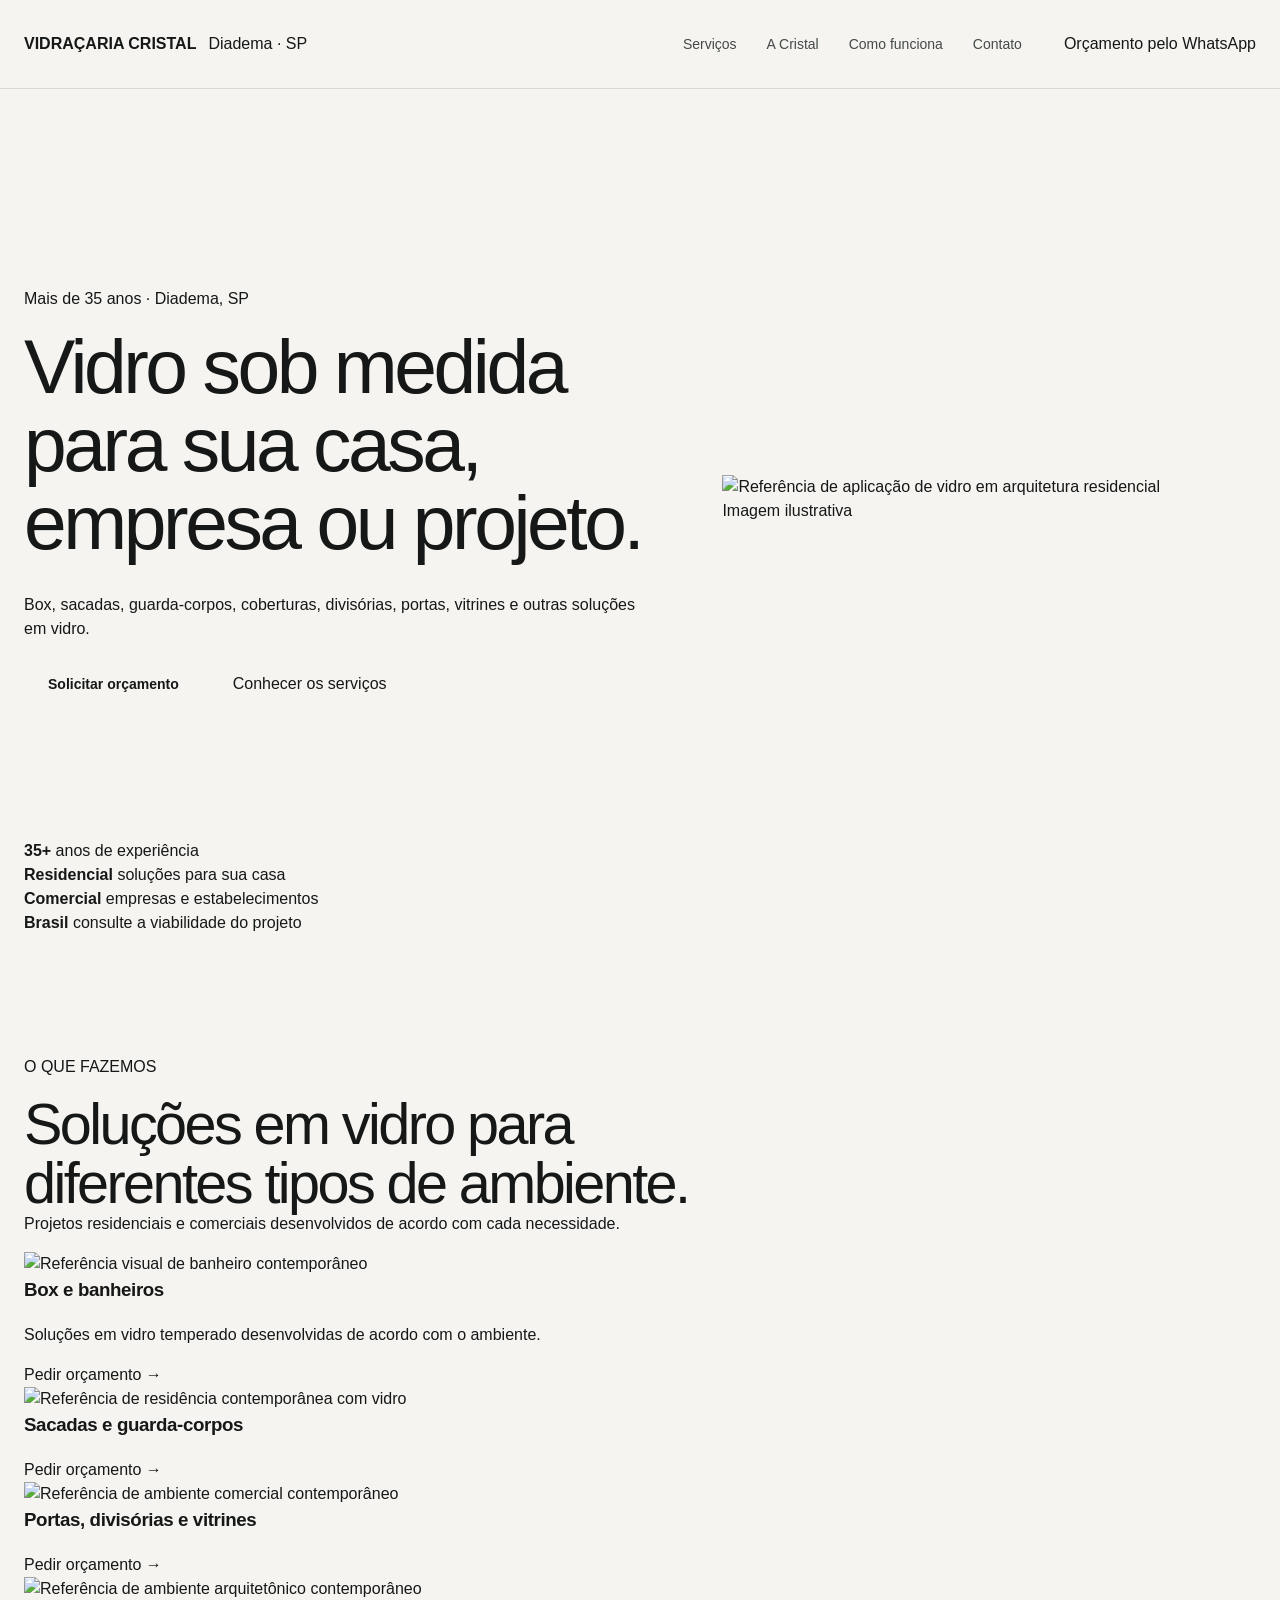
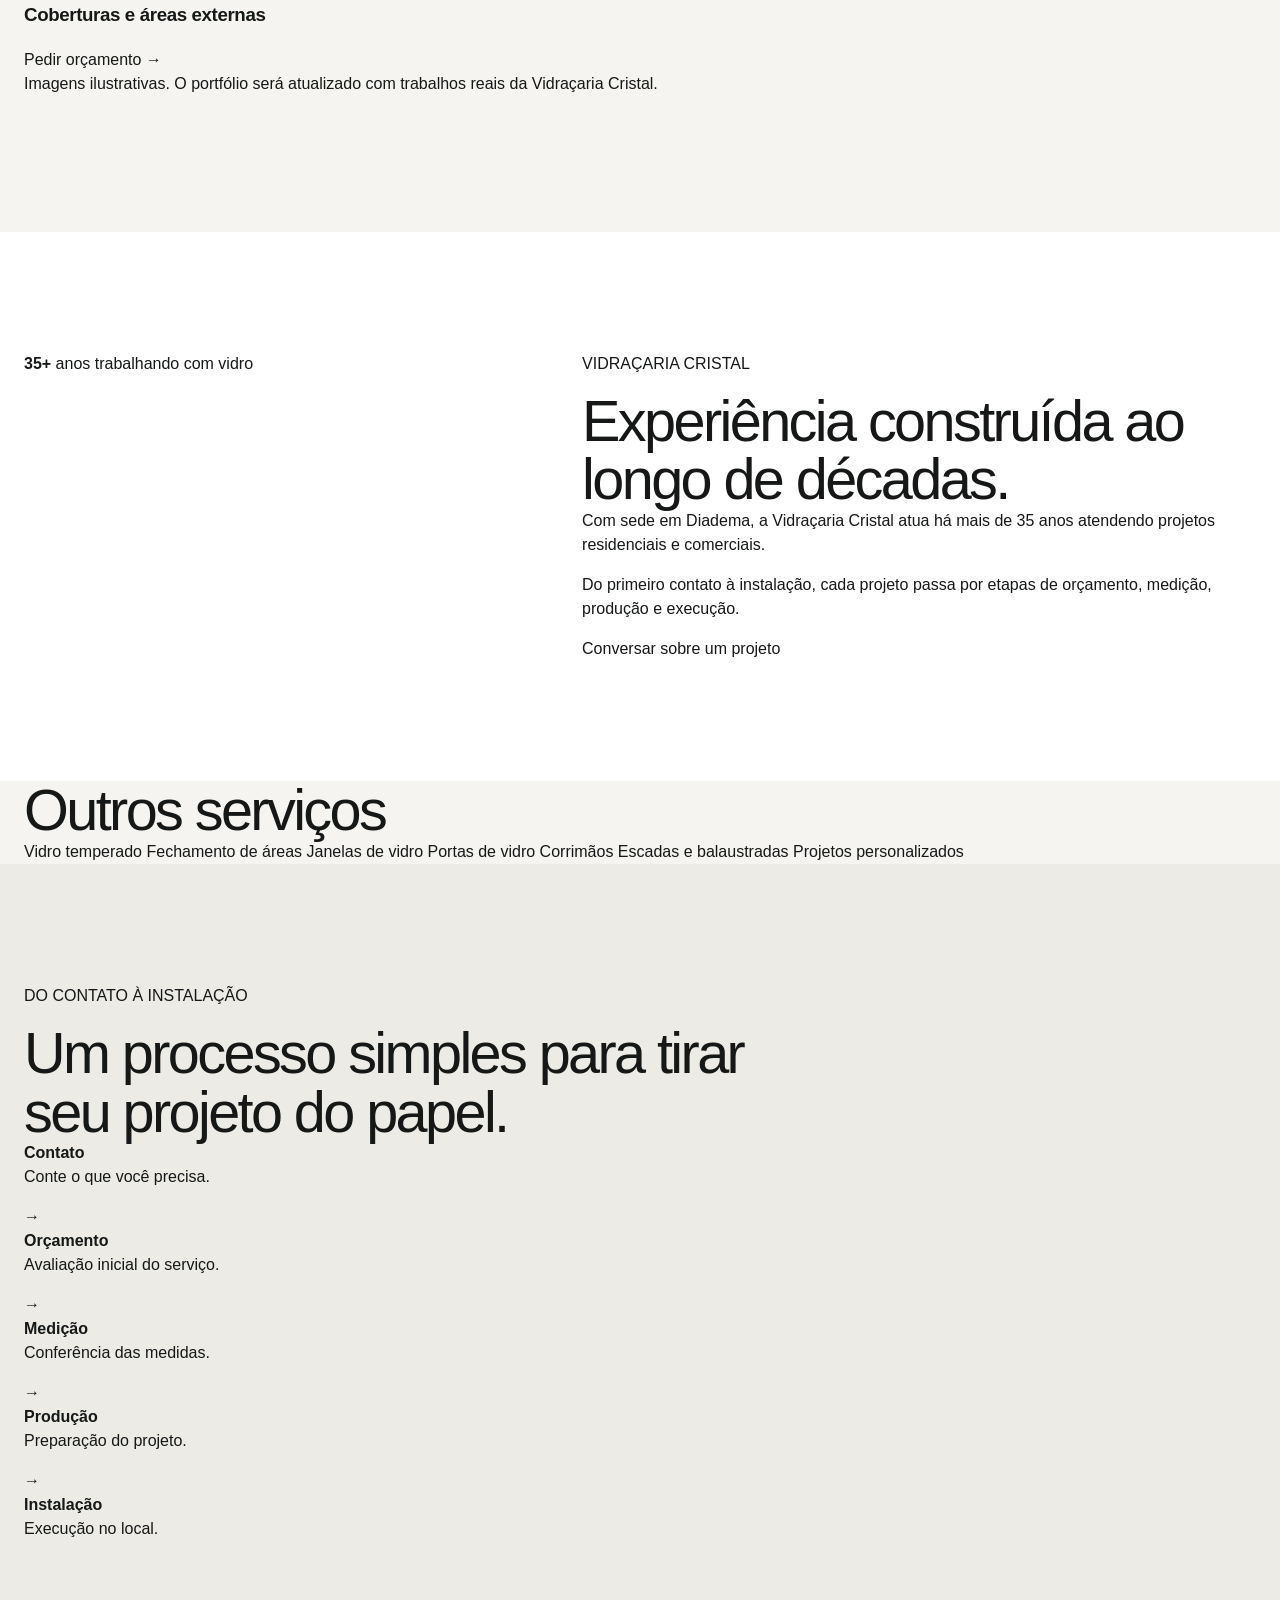
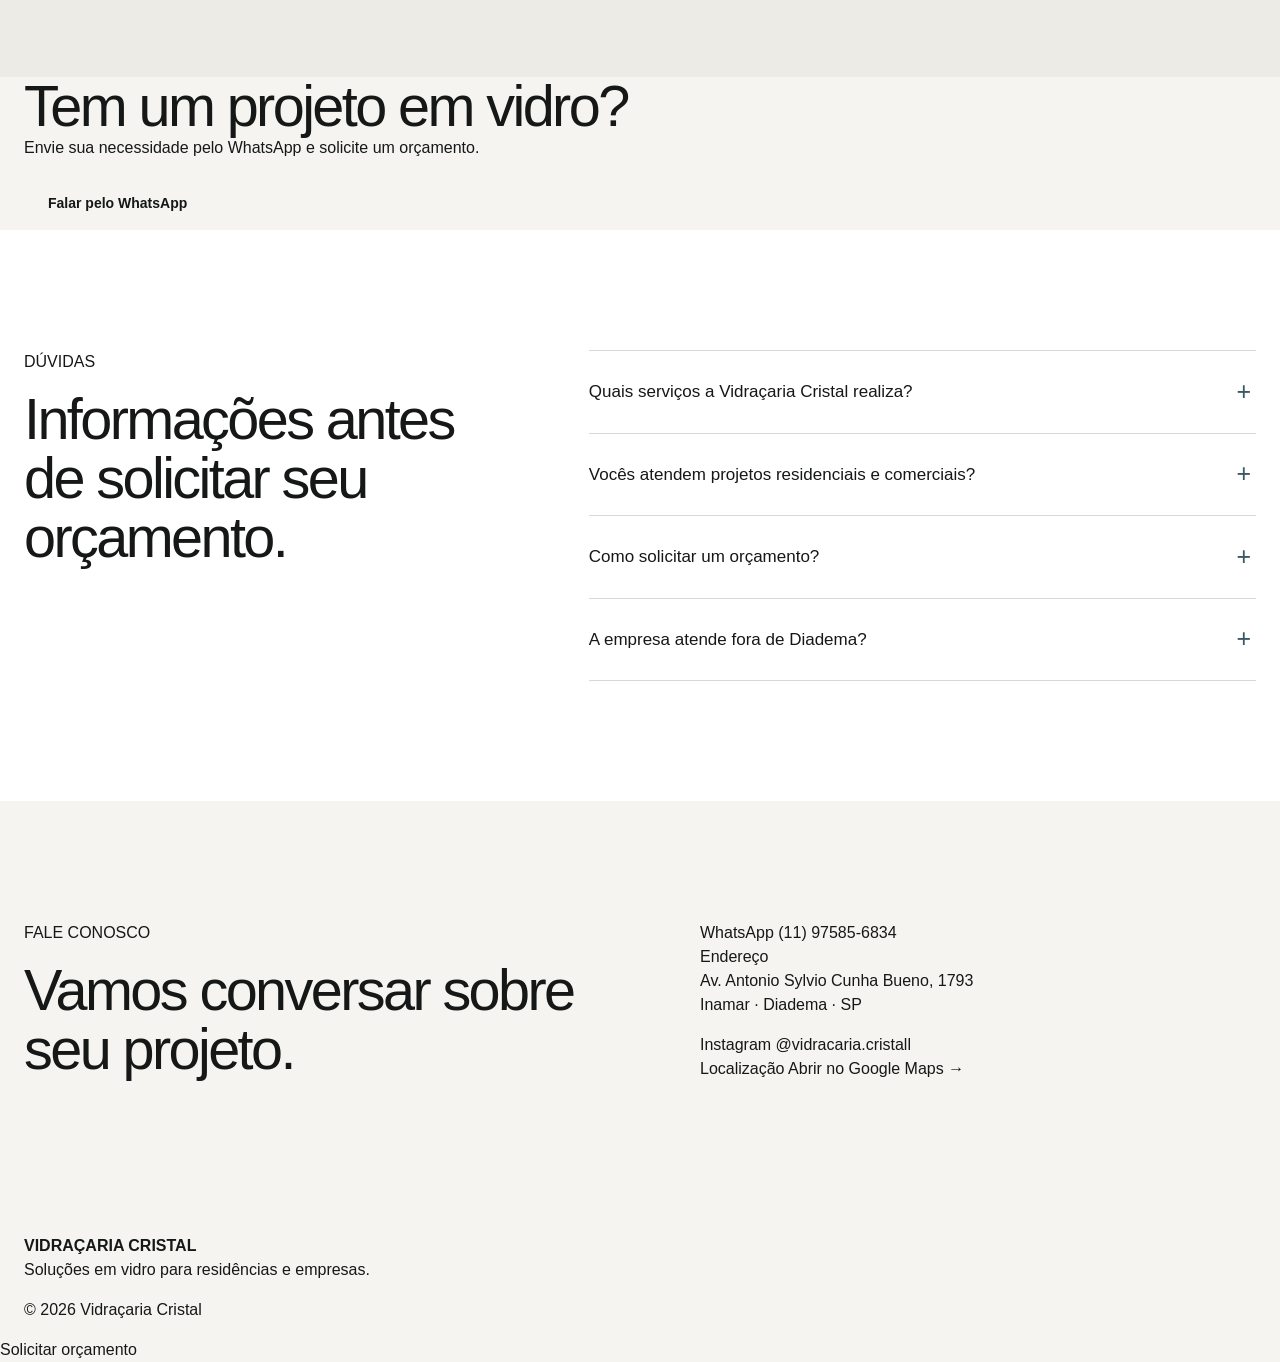
==== commit 475d8516: "Update index.html" ====
--- a/index.html
+++ b/index.html
@@ -9,18 +9,24 @@
 
   <meta
     name="description"
-    content="Soluções em vidro sob medida para residências e empresas. Box, sacadas, guarda-corpos, coberturas, divisórias e outros projetos em vidro. Mais de 35 anos de experiência."
+    content="Vidraçaria em Diadema com mais de 35 anos de experiência. Box, sacadas, guarda-corpos, coberturas, divisórias, portas, vitrines e projetos em vidro sob medida."
   >
 
-<link rel="canonical" href="https://videdigital.github.io/VCristal/">
+  <link
+    rel="canonical"
+    href="https://videdigital.github.io/VCristal/"
+  >
 
   <meta property="og:type" content="website">
   <meta property="og:title" content="Vidraçaria Cristal">
   <meta
     property="og:description"
-    content="Soluções em vidro sob medida com mais de 35 anos de experiência."
+    content="Soluções em vidro sob medida para residências e empresas."
   >
- <meta property="og:url" content="https://videdigital.github.io/VCristal/">
+  <meta
+    property="og:url"
+    content="https://videdigital.github.io/VCristal/"
+  >
 
   <link rel="stylesheet" href="assets/css/styles.css">
 
@@ -29,7 +35,7 @@
     "@context": "https://schema.org",
     "@type": "LocalBusiness",
     "name": "Vidraçaria Cristal",
-"url": "https://videdigital.github.io/VCristal/",
+    "url": "https://videdigital.github.io/VCristal/",
     "telephone": "+55 11 97585-6834",
     "address": {
       "@type": "PostalAddress",
@@ -55,17 +61,21 @@
     Ir para o conteúdo
   </a>
 
-  <header class="site-header" id="inicio">
+
+  <!-- HEADER -->
+
+  <header class="site-header">
+
     <div class="container header-inner">
 
-      <a href="#inicio" class="brand" aria-label="Vidraçaria Cristal - início">
-        <span class="brand-mark">VC</span>
-
-        <span class="brand-text">
-          <strong>VIDRAÇARIA</strong>
-          <span>CRISTAL</span>
-        </span>
+      <a href="#inicio" class="brand">
+
+        <strong>VIDRAÇARIA CRISTAL</strong>
+
+        <span>Diadema · SP</span>
+
       </a>
+
 
       <button
         class="nav-toggle"
@@ -77,53 +87,72 @@
         <span></span>
       </button>
 
-      <nav class="site-nav" id="site-nav" aria-label="Navegação principal">
-        <a href="#servicos">Serviços</a>
-        <a href="#aplicacoes">Aplicações</a>
-        <a href="#empresa">A empresa</a>
-        <a href="#processo">Como funciona</a>
-        <a href="#contato">Contato</a>
+
+      <nav class="site-nav" id="site-nav">
+
+        <a href="#servicos">
+          Serviços
+        </a>
+
+        <a href="#empresa">
+          A Cristal
+        </a>
+
+        <a href="#como-funciona">
+          Como funciona
+        </a>
+
+        <a href="#contato">
+          Contato
+        </a>
+
       </nav>
 
+
       <a
-        class="header-cta"
+        class="header-whatsapp"
         href="https://wa.me/5511975856834?text=Olá%21%20Vim%20pelo%20site%20da%20Vidraçaria%20Cristal%20e%20gostaria%20de%20solicitar%20um%20orçamento."
         target="_blank"
         rel="noopener"
       >
-        Solicitar orçamento
+        Orçamento pelo WhatsApp
       </a>
 
     </div>
+
   </header>
 
+
   <main id="conteudo">
 
+
     <!-- HERO -->
-    <section class="hero">
+
+    <section class="hero" id="inicio">
 
       <div class="container hero-grid">
 
-        <div class="hero-content">
-
-          <p class="eyebrow">
-            VIDRAÇARIA EM DIADEMA · RESIDENCIAL E COMERCIAL
+        <div class="hero-copy">
+
+          <p class="hero-meta">
+            Mais de 35 anos · Diadema, SP
           </p>
 
           <h1>
-            Soluções em vidro sob medida para residências e empresas.
+            Vidro sob medida para sua casa, empresa ou projeto.
           </h1>
 
-          <p class="hero-description">
-            Box, sacadas, guarda-corpos, coberturas, divisórias,
-            portas e outros projetos em vidro com mais de 35 anos
-            de experiência no segmento.
-          </p>
+          <p class="hero-text">
+            Box, sacadas, guarda-corpos, coberturas,
+            divisórias, portas, vitrines e outras soluções
+            em vidro.
+          </p>
+
 
           <div class="hero-actions">
 
             <a
-              class="button button-primary"
+              class="button button-dark"
               href="https://wa.me/5511975856834?text=Olá%21%20Vim%20pelo%20site%20da%20Vidraçaria%20Cristal%20e%20gostaria%20de%20solicitar%20um%20orçamento."
               target="_blank"
               rel="noopener"
@@ -131,50 +160,54 @@
               Solicitar orçamento
             </a>
 
-            <a class="text-link" href="#servicos">
-              Ver serviços
-              <span aria-hidden="true">↓</span>
+            <a
+              class="simple-link"
+              href="#servicos"
+            >
+              Conhecer os serviços
             </a>
 
           </div>
 
         </div>
 
-        <figure class="hero-media">
+
+        <div class="hero-image">
 
           <img
-            src="https://images.unsplash.com/photo-1486406146926-c627a92ad1ab?auto=format&fit=crop&w=1600&q=85"
-            alt="Arquitetura contemporânea com ampla utilização de vidro"
+            src="https://images.unsplash.com/photo-1600566753190-17f0baa2a6c3?auto=format&fit=crop&w=1600&q=88"
+            alt="Referência de aplicação de vidro em arquitetura residencial"
           >
 
-          <figcaption>
+          <span>
             Imagem ilustrativa
-          </figcaption>
-
-        </figure>
-
-      </div>
-
-      <div class="container trust-strip">
+          </span>
+
+        </div>
+
+      </div>
+
+
+      <div class="container hero-info">
 
         <div>
           <strong>35+</strong>
-          <span>anos de atuação</span>
-        </div>
-
-        <div>
-          <strong>Diadema</strong>
-          <span>sede da empresa</span>
+          <span>anos de experiência</span>
         </div>
 
         <div>
           <strong>Residencial</strong>
-          <span>e comercial</span>
+          <span>soluções para sua casa</span>
+        </div>
+
+        <div>
+          <strong>Comercial</strong>
+          <span>empresas e estabelecimentos</span>
         </div>
 
         <div>
           <strong>Brasil</strong>
-          <span>atendimento informado</span>
+          <span>consulte a viabilidade do projeto</span>
         </div>
 
       </div>
@@ -182,292 +215,183 @@
     </section>
 
 
-    <!-- INTRODUÇÃO -->
-    <section class="section introduction">
-
-      <div class="container introduction-grid">
-
-        <div>
-          <p class="section-label">VIDRAÇARIA CRISTAL</p>
+
+    <!-- SERVIÇOS -->
+
+    <section
+      class="section services"
+      id="servicos"
+    >
+
+      <div class="container">
+
+        <div class="section-intro">
+
+          <p class="small-title">
+            O QUE FAZEMOS
+          </p>
 
           <h2>
-            Experiência aplicada a cada projeto.
+            Soluções em vidro para diferentes tipos de ambiente.
           </h2>
-        </div>
-
-        <div class="introduction-copy">
 
           <p>
-            Há mais de três décadas, a Vidraçaria Cristal atua com
-            soluções em vidro para diferentes tipos de ambientes.
-          </p>
-
-          <p>
-            Cada necessidade é avaliada considerando aplicação,
-            medidas e características do projeto antes da produção
-            e instalação.
-          </p>
-
-        </div>
-
-      </div>
-
-    </section>
-
-
-    <!-- SERVIÇOS -->
-    <section class="section services" id="servicos">
-
-      <div class="container">
-
-        <div class="section-heading">
-
-          <div>
-            <p class="section-label">SERVIÇOS</p>
-
-            <h2>
-              Soluções para diferentes ambientes.
-            </h2>
-          </div>
-
-          <p>
-            Atendimento para necessidades residenciais,
-            comerciais e projetos personalizados.
-          </p>
-
-        </div>
-
-
-        <div class="service-list">
-
-          <article class="service-row">
-
-            <span class="service-number">01</span>
-
-            <div class="service-content">
-              <h3>Box de vidro</h3>
-
-              <p>
-                Soluções para banheiros com vidro temperado,
-                desenvolvidas de acordo com o espaço disponível.
-              </p>
-            </div>
-
-            <a
-              href="https://wa.me/5511975856834?text=Olá%21%20Gostaria%20de%20solicitar%20um%20orçamento%20para%20box%20de%20vidro."
-              target="_blank"
-              rel="noopener"
-            >
-              Solicitar orçamento →
-            </a>
-
-          </article>
-
-
-          <article class="service-row">
-
-            <span class="service-number">02</span>
-
-            <div class="service-content">
-              <h3>Fechamento de sacadas</h3>
-
-              <p>
-                Aplicações em vidro para fechamento e melhor
-                aproveitamento de sacadas e áreas externas.
-              </p>
-            </div>
-
-            <a
-              href="https://wa.me/5511975856834?text=Olá%21%20Gostaria%20de%20solicitar%20um%20orçamento%20para%20fechamento%20de%20sacada."
-              target="_blank"
-              rel="noopener"
-            >
-              Solicitar orçamento →
-            </a>
-
-          </article>
-
-
-          <article class="service-row">
-
-            <span class="service-number">03</span>
-
-            <div class="service-content">
-              <h3>Guarda-corpos e corrimãos</h3>
-
-              <p>
-                Soluções em vidro para escadas, sacadas
-                e diferentes aplicações arquitetônicas.
-              </p>
-            </div>
-
-            <a
-              href="https://wa.me/5511975856834?text=Olá%21%20Gostaria%20de%20solicitar%20um%20orçamento%20para%20guarda-corpo%20ou%20corrimão%20de%20vidro."
-              target="_blank"
-              rel="noopener"
-            >
-              Solicitar orçamento →
-            </a>
-
-          </article>
-
-
-          <article class="service-row">
-
-            <span class="service-number">04</span>
-
-            <div class="service-content">
-              <h3>Coberturas de vidro</h3>
-
-              <p>
-                Projetos de cobertura e beirais para diferentes
-                tipos de áreas residenciais e comerciais.
-              </p>
-            </div>
-
-            <a
-              href="https://wa.me/5511975856834?text=Olá%21%20Gostaria%20de%20solicitar%20um%20orçamento%20para%20cobertura%20de%20vidro."
-              target="_blank"
-              rel="noopener"
-            >
-              Solicitar orçamento →
-            </a>
-
-          </article>
-
-
-          <article class="service-row">
-
-            <span class="service-number">05</span>
-
-            <div class="service-content">
-              <h3>Divisórias e ambientes</h3>
-
-              <p>
-                Divisórias de vidro para integração, separação
-                e organização de ambientes.
-              </p>
-            </div>
-
-            <a
-              href="https://wa.me/5511975856834?text=Olá%21%20Gostaria%20de%20solicitar%20um%20orçamento%20para%20divisória%20de%20vidro."
-              target="_blank"
-              rel="noopener"
-            >
-              Solicitar orçamento →
-            </a>
-
-          </article>
-
-
-          <article class="service-row">
-
-            <span class="service-number">06</span>
-
-            <div class="service-content">
-              <h3>Portas, janelas e vitrines</h3>
-
-              <p>
-                Aplicações em vidro temperado para residências,
-                empresas, lojas e outros ambientes.
-              </p>
-            </div>
-
-            <a
-              href="https://wa.me/5511975856834?text=Olá%21%20Gostaria%20de%20solicitar%20um%20orçamento%20para%20porta%2C%20janela%20ou%20vitrine%20de%20vidro."
-              target="_blank"
-              rel="noopener"
-            >
-              Solicitar orçamento →
-            </a>
-
-          </article>
-
-        </div>
-
-      </div>
-
-    </section>
-
-
-    <!-- APLICAÇÕES -->
-    <section class="section applications" id="aplicacoes">
-
-      <div class="container">
-
-        <div class="section-heading">
-
-          <div>
-            <p class="section-label">APLICAÇÕES</p>
-
-            <h2>
-              Vidro integrado à arquitetura.
-            </h2>
-          </div>
-
-          <p>
-            Algumas possibilidades de aplicação em ambientes
-            residenciais e comerciais.
-          </p>
-
-        </div>
-
-
-        <div class="application-grid">
-
-          <figure class="application-item application-large">
+            Projetos residenciais e comerciais desenvolvidos
+            de acordo com cada necessidade.
+          </p>
+
+        </div>
+
+
+        <div class="service-showcase">
+
+
+          <!-- BOX -->
+
+          <a
+            class="service-card service-large"
+            href="https://wa.me/5511975856834?text=Olá%21%20Gostaria%20de%20solicitar%20um%20orçamento%20para%20box%20de%20vidro."
+            target="_blank"
+            rel="noopener"
+          >
 
             <img
-              src="https://images.unsplash.com/photo-1600566753190-17f0baa2a6c3?auto=format&fit=crop&w=1600&q=85"
-              alt="Ambiente residencial contemporâneo"
+              src="https://images.unsplash.com/photo-1600607687920-4e2a09cf159d?auto=format&fit=crop&w=1400&q=86"
+              alt="Referência visual de banheiro contemporâneo"
               loading="lazy"
             >
 
-            <figcaption>
-              <strong>Residencial</strong>
-              <span>Imagem ilustrativa</span>
-            </figcaption>
-
-          </figure>
-
-
-          <figure class="application-item">
+            <div class="service-overlay">
+
+              <div>
+
+                <h3>
+                  Box e banheiros
+                </h3>
+
+                <p>
+                  Soluções em vidro temperado desenvolvidas
+                  de acordo com o ambiente.
+                </p>
+
+              </div>
+
+              <span>
+                Pedir orçamento →
+              </span>
+
+            </div>
+
+          </a>
+
+
+          <!-- SACADAS -->
+
+          <a
+            class="service-card"
+            href="https://wa.me/5511975856834?text=Olá%21%20Gostaria%20de%20solicitar%20um%20orçamento%20para%20sacada%20ou%20guarda-corpo."
+            target="_blank"
+            rel="noopener"
+          >
 
             <img
-              src="https://images.unsplash.com/photo-1497366754035-f200968a6e72?auto=format&fit=crop&w=1200&q=85"
-              alt="Ambiente comercial moderno com divisórias"
+              src="https://images.unsplash.com/photo-1600585154340-be6161a56a0c?auto=format&fit=crop&w=1200&q=86"
+              alt="Referência de residência contemporânea com vidro"
               loading="lazy"
             >
 
-            <figcaption>
-              <strong>Comercial</strong>
-              <span>Imagem ilustrativa</span>
-            </figcaption>
-
-          </figure>
-
-
-          <figure class="application-item">
+            <div class="service-overlay">
+
+              <div>
+
+                <h3>
+                  Sacadas e guarda-corpos
+                </h3>
+
+              </div>
+
+              <span>
+                Pedir orçamento →
+              </span>
+
+            </div>
+
+          </a>
+
+
+          <!-- COMERCIAL -->
+
+          <a
+            class="service-card"
+            href="https://wa.me/5511975856834?text=Olá%21%20Gostaria%20de%20solicitar%20um%20orçamento%20para%20divisória%2C%20porta%20ou%20vitrine%20de%20vidro."
+            target="_blank"
+            rel="noopener"
+          >
 
             <img
-              src="https://images.unsplash.com/photo-1600607687920-4e2a09cf159d?auto=format&fit=crop&w=1200&q=85"
-              alt="Interior contemporâneo"
+              src="https://images.unsplash.com/photo-1497366754035-f200968a6e72?auto=format&fit=crop&w=1200&q=86"
+              alt="Referência de ambiente comercial contemporâneo"
               loading="lazy"
             >
 
-            <figcaption>
-              <strong>Interiores</strong>
-              <span>Imagem ilustrativa</span>
-            </figcaption>
-
-          </figure>
-
-        </div>
-
-
-        <p class="image-note">
-          As imagens desta seção são ilustrativas e serão
-          substituídas gradualmente pelo portfólio real da Vidraçaria Cristal.
+            <div class="service-overlay">
+
+              <div>
+
+                <h3>
+                  Portas, divisórias e vitrines
+                </h3>
+
+              </div>
+
+              <span>
+                Pedir orçamento →
+              </span>
+
+            </div>
+
+          </a>
+
+
+          <!-- COBERTURAS -->
+
+          <a
+            class="service-card service-wide"
+            href="https://wa.me/5511975856834?text=Olá%21%20Gostaria%20de%20solicitar%20um%20orçamento%20para%20cobertura%20de%20vidro."
+            target="_blank"
+            rel="noopener"
+          >
+
+            <img
+              src="https://images.unsplash.com/photo-1600210492486-724fe5c67fb0?auto=format&fit=crop&w=1600&q=86"
+              alt="Referência de ambiente arquitetônico contemporâneo"
+              loading="lazy"
+            >
+
+            <div class="service-overlay">
+
+              <div>
+
+                <h3>
+                  Coberturas e áreas externas
+                </h3>
+
+              </div>
+
+              <span>
+                Pedir orçamento →
+              </span>
+
+            </div>
+
+          </a>
+
+        </div>
+
+
+        <p class="image-disclaimer">
+          Imagens ilustrativas. O portfólio será atualizado
+          com trabalhos reais da Vidraçaria Cristal.
         </p>
 
       </div>
@@ -475,45 +399,173 @@
     </section>
 
 
+
     <!-- EMPRESA -->
-    <section class="section company" id="empresa">
+
+    <section
+      class="section company"
+      id="empresa"
+    >
 
       <div class="container company-grid">
 
-        <div class="company-number">
-
-          <span>35+</span>
+
+        <div class="company-years">
+
+          <strong>
+            35+
+          </strong>
+
+          <span>
+            anos trabalhando com vidro
+          </span>
+
+        </div>
+
+
+        <div class="company-copy">
+
+          <p class="small-title">
+            VIDRAÇARIA CRISTAL
+          </p>
+
+          <h2>
+            Experiência construída ao longo de décadas.
+          </h2>
+
+
+          <p class="company-lead">
+            Com sede em Diadema, a Vidraçaria Cristal
+            atua há mais de 35 anos atendendo projetos
+            residenciais e comerciais.
+          </p>
+
 
           <p>
-            anos de experiência no segmento de vidro.
-          </p>
-
-        </div>
-
-
-        <div class="company-content">
-
-          <p class="section-label">A EMPRESA</p>
+            Do primeiro contato à instalação, cada projeto
+            passa por etapas de orçamento, medição,
+            produção e execução.
+          </p>
+
+
+          <a
+            class="simple-link"
+            href="https://wa.me/5511975856834?text=Olá%21%20Gostaria%20de%20conversar%20sobre%20um%20projeto%20em%20vidro."
+            target="_blank"
+            rel="noopener"
+          >
+            Conversar sobre um projeto
+          </a>
+
+        </div>
+
+      </div>
+
+    </section>
+
+
+
+    <!-- SERVIÇOS COMPLEMENTARES -->
+
+    <section class="other-services">
+
+      <div class="container">
+
+        <h2>
+          Outros serviços
+        </h2>
+
+
+        <div class="other-services-list">
+
+          <span>Vidro temperado</span>
+
+          <span>Fechamento de áreas</span>
+
+          <span>Janelas de vidro</span>
+
+          <span>Portas de vidro</span>
+
+          <span>Corrimãos</span>
+
+          <span>Escadas e balaustradas</span>
+
+          <span>Projetos personalizados</span>
+
+        </div>
+
+      </div>
+
+    </section>
+
+
+
+    <!-- PROCESSO -->
+
+    <section
+      class="section process"
+      id="como-funciona"
+    >
+
+      <div class="container">
+
+        <div class="process-heading">
+
+          <p class="small-title">
+            DO CONTATO À INSTALAÇÃO
+          </p>
 
           <h2>
-            Uma trajetória construída com experiência e trabalho.
+            Um processo simples para tirar seu projeto do papel.
           </h2>
 
-          <p>
-            Com sede em Diadema, a Vidraçaria Cristal atua há
-            mais de 35 anos oferecendo soluções em vidro para
-            clientes residenciais e comerciais.
-          </p>
-
-          <p>
-            A empresa trabalha com projetos sob medida,
-            acompanhando as etapas desde o primeiro contato
-            até a produção e instalação.
-          </p>
-
-          <a class="text-link" href="#contato">
-            Falar com a Vidraçaria Cristal →
-          </a>
+        </div>
+
+
+        <div class="process-line">
+
+          <div>
+            <strong>Contato</strong>
+            <p>
+              Conte o que você precisa.
+            </p>
+          </div>
+
+          <span>→</span>
+
+          <div>
+            <strong>Orçamento</strong>
+            <p>
+              Avaliação inicial do serviço.
+            </p>
+          </div>
+
+          <span>→</span>
+
+          <div>
+            <strong>Medição</strong>
+            <p>
+              Conferência das medidas.
+            </p>
+          </div>
+
+          <span>→</span>
+
+          <div>
+            <strong>Produção</strong>
+            <p>
+              Preparação do projeto.
+            </p>
+          </div>
+
+          <span>→</span>
+
+          <div>
+            <strong>Instalação</strong>
+            <p>
+              Execução no local.
+            </p>
+          </div>
 
         </div>
 
@@ -522,226 +574,34 @@
     </section>
 
 
-    <!-- PROCESSO -->
-    <section class="section process" id="processo">
-
-      <div class="container">
-
-        <div class="section-heading">
-
-          <div>
-            <p class="section-label">COMO FUNCIONA</p>
-
-            <h2>
-              Do primeiro contato à instalação.
-            </h2>
-          </div>
-
-        </div>
-
-
-        <div class="process-grid">
-
-          <article>
-            <span>01</span>
-            <h3>Contato</h3>
-            <p>Você apresenta sua necessidade e o tipo de projeto.</p>
-          </article>
-
-          <article>
-            <span>02</span>
-            <h3>Orçamento</h3>
-            <p>A empresa avalia as informações para preparar o orçamento.</p>
-          </article>
-
-          <article>
-            <span>03</span>
-            <h3>Medição</h3>
-            <p>As medidas necessárias são verificadas para o projeto.</p>
-          </article>
-
-          <article>
-            <span>04</span>
-            <h3>Produção</h3>
-            <p>Os componentes do projeto são preparados para instalação.</p>
-          </article>
-
-          <article>
-            <span>05</span>
-            <h3>Instalação</h3>
-            <p>A solução é instalada no local definido para o projeto.</p>
-          </article>
-
-        </div>
-
-      </div>
-
-    </section>
-
-
-    <!-- DIFERENCIAIS -->
-    <section class="section reasons">
-
-      <div class="container reasons-grid">
+
+    <!-- CTA PRINCIPAL -->
+
+    <section class="main-cta">
+
+      <div class="container main-cta-inner">
 
         <div>
-
-          <p class="section-label">POR QUE A CRISTAL</p>
-
-          <h2>
-            Experiência que pode ser comprovada.
-          </h2>
-
-        </div>
-
-
-        <div class="reason-list">
-
-          <article>
-            <h3>Mais de 35 anos de atuação</h3>
-            <p>
-              Uma trajetória construída ao longo de décadas
-              trabalhando com soluções em vidro.
-            </p>
-          </article>
-
-          <article>
-            <h3>Sede em Diadema</h3>
-            <p>
-              Empresa com endereço físico e atuação consolidada
-              no segmento.
-            </p>
-          </article>
-
-          <article>
-            <h3>Residencial e comercial</h3>
-            <p>
-              Soluções voltadas a diferentes tipos de ambientes
-              e necessidades.
-            </p>
-          </article>
-
-          <article>
-            <h3>Projetos sob medida</h3>
-            <p>
-              Cada aplicação pode exigir medidas, configuração
-              e solução específicas.
-            </p>
-          </article>
-
-        </div>
-
-      </div>
-
-    </section>
-
-
-    <!-- FAQ -->
-    <section class="section faq">
-
-      <div class="container faq-grid">
-
-        <div>
-
-          <p class="section-label">
-            DÚVIDAS FREQUENTES
-          </p>
-
-          <h2>
-            Antes de solicitar seu orçamento.
-          </h2>
-
-        </div>
-
-
-        <div class="faq-list">
-
-          <details>
-            <summary>
-              Quais serviços a Vidraçaria Cristal realiza?
-            </summary>
-
-            <p>
-              Entre os serviços apresentados atualmente estão box,
-              sacadas, coberturas, divisórias, guarda-corpos,
-              corrimãos, portas, janelas, vitrines e outros
-              projetos em vidro.
-            </p>
-          </details>
-
-
-          <details>
-            <summary>
-              A empresa atende projetos residenciais e comerciais?
-            </summary>
-
-            <p>
-              Sim. A empresa apresenta atuação tanto em projetos
-              residenciais quanto comerciais.
-            </p>
-          </details>
-
-
-          <details>
-            <summary>
-              Como solicitar um orçamento?
-            </summary>
-
-            <p>
-              Você pode entrar em contato diretamente pelo WhatsApp
-              e informar qual serviço ou projeto deseja realizar.
-            </p>
-          </details>
-
-
-          <details>
-            <summary>
-              A Vidraçaria Cristal atende somente Diadema?
-            </summary>
-
-            <p>
-              Não. A informação fornecida pela empresa é de
-              atendimento em todo o Brasil. A viabilidade de cada
-              projeto pode ser verificada no contato comercial.
-            </p>
-          </details>
-
-        </div>
-
-      </div>
-
-    </section>
-
-
-    <!-- CTA -->
-    <section class="cta-section">
-
-      <div class="container cta-grid">
-
-        <div>
-
-          <p class="section-label section-label-light">
-            FALE COM A CRISTAL
-          </p>
 
           <h2>
             Tem um projeto em vidro?
           </h2>
 
           <p>
-            Entre em contato pelo WhatsApp e conte o que você precisa.
+            Envie sua necessidade pelo WhatsApp e solicite
+            um orçamento.
           </p>
 
         </div>
 
 
         <a
-          class="button button-light"
+          class="button button-white"
           href="https://wa.me/5511975856834?text=Olá%21%20Vim%20pelo%20site%20da%20Vidraçaria%20Cristal%20e%20gostaria%20de%20solicitar%20um%20orçamento."
           target="_blank"
           rel="noopener"
         >
-          Solicitar orçamento
+          Falar pelo WhatsApp
         </a>
 
       </div>
@@ -749,32 +609,124 @@
     </section>
 
 
+
+    <!-- FAQ -->
+
+    <section class="section faq">
+
+      <div class="container faq-grid">
+
+        <div>
+
+          <p class="small-title">
+            DÚVIDAS
+          </p>
+
+          <h2>
+            Informações antes de solicitar seu orçamento.
+          </h2>
+
+        </div>
+
+
+        <div class="faq-list">
+
+          <details>
+
+            <summary>
+              Quais serviços a Vidraçaria Cristal realiza?
+            </summary>
+
+            <p>
+              Entre os serviços apresentados estão box,
+              fechamento de sacadas, guarda-corpos,
+              coberturas, divisórias, portas, janelas,
+              vitrines, corrimãos e outros projetos em vidro.
+            </p>
+
+          </details>
+
+
+          <details>
+
+            <summary>
+              Vocês atendem projetos residenciais e comerciais?
+            </summary>
+
+            <p>
+              Sim. A Vidraçaria Cristal trabalha com aplicações
+              residenciais e comerciais.
+            </p>
+
+          </details>
+
+
+          <details>
+
+            <summary>
+              Como solicitar um orçamento?
+            </summary>
+
+            <p>
+              Entre em contato diretamente pelo WhatsApp
+              e explique qual serviço ou projeto deseja realizar.
+            </p>
+
+          </details>
+
+
+          <details>
+
+            <summary>
+              A empresa atende fora de Diadema?
+            </summary>
+
+            <p>
+              A informação fornecida pela empresa é de atendimento
+              em todo o Brasil. Consulte pelo WhatsApp a viabilidade
+              do seu projeto e localização.
+            </p>
+
+          </details>
+
+        </div>
+
+      </div>
+
+    </section>
+
+
+
     <!-- CONTATO -->
-    <section class="section contact" id="contato">
+
+    <section
+      class="section contact"
+      id="contato"
+    >
 
       <div class="container contact-grid">
 
-        <div>
-
-          <p class="section-label">CONTATO</p>
+        <div class="contact-heading">
+
+          <p class="small-title">
+            FALE CONOSCO
+          </p>
 
           <h2>
-            Vidraçaria Cristal
+            Vamos conversar sobre seu projeto.
           </h2>
 
-          <address>
-            Av. Antonio Sylvio Cunha Bueno, 1793<br>
-            Inamar · Diadema — SP
-          </address>
-
-        </div>
-
-
-        <div class="contact-links">
+        </div>
+
+
+        <div class="contact-info">
+
 
           <div>
 
-            <span>WhatsApp</span>
+            <span>
+              WhatsApp
+            </span>
 
             <a
               href="https://wa.me/5511975856834"
@@ -789,7 +741,23 @@
 
           <div>
 
-            <span>Instagram</span>
+            <span>
+              Endereço
+            </span>
+
+            <p>
+              Av. Antonio Sylvio Cunha Bueno, 1793<br>
+              Inamar · Diadema · SP
+            </p>
+
+          </div>
+
+
+          <div>
+
+            <span>
+              Instagram
+            </span>
 
             <a
               href="https://www.instagram.com/vidracaria.cristall"
@@ -804,14 +772,16 @@
 
           <div>
 
-            <span>Localização</span>
+            <span>
+              Localização
+            </span>
 
             <a
               href="https://www.google.com/maps/search/?api=1&query=Av.+Antonio+Sylvio+Cunha+Bueno,+1793,+Diadema,+SP"
               target="_blank"
               rel="noopener"
             >
-              Abrir no mapa →
+              Abrir no Google Maps →
             </a>
 
           </div>
@@ -822,47 +792,50 @@
 
     </section>
 
+
   </main>
 
 
-  <footer class="site-footer">
-
-    <div class="container footer-grid">
-
-      <a href="#inicio" class="brand brand-footer">
-
-        <span class="brand-mark">VC</span>
-
-        <span class="brand-text">
-          <strong>VIDRAÇARIA</strong>
-          <span>CRISTAL</span>
-        </span>
-
-      </a>
+
+  <!-- FOOTER -->
+
+  <footer class="footer">
+
+    <div class="container footer-inner">
+
+      <div>
+
+        <strong>
+          VIDRAÇARIA CRISTAL
+        </strong>
+
+        <p>
+          Soluções em vidro para residências e empresas.
+        </p>
+
+      </div>
 
 
       <p>
-        Soluções em vidro para projetos residenciais e comerciais.
+        © <span id="current-year"></span>
+        Vidraçaria Cristal
       </p>
 
-
-      <p class="copyright">
-        © <span id="current-year"></span> Vidraçaria Cristal
-      </p>
-
     </div>
 
   </footer>
 
 
+
+  <!-- WHATSAPP MOBILE -->
+
   <a
-    class="whatsapp-floating"
+    class="floating-whatsapp"
     href="https://wa.me/5511975856834?text=Olá%21%20Vim%20pelo%20site%20da%20Vidraçaria%20Cristal%20e%20gostaria%20de%20solicitar%20um%20orçamento."
     target="_blank"
     rel="noopener"
-    aria-label="Solicitar orçamento pelo WhatsApp"
   >
-    <span>WhatsApp</span>
+    Solicitar orçamento
   </a>
 
 
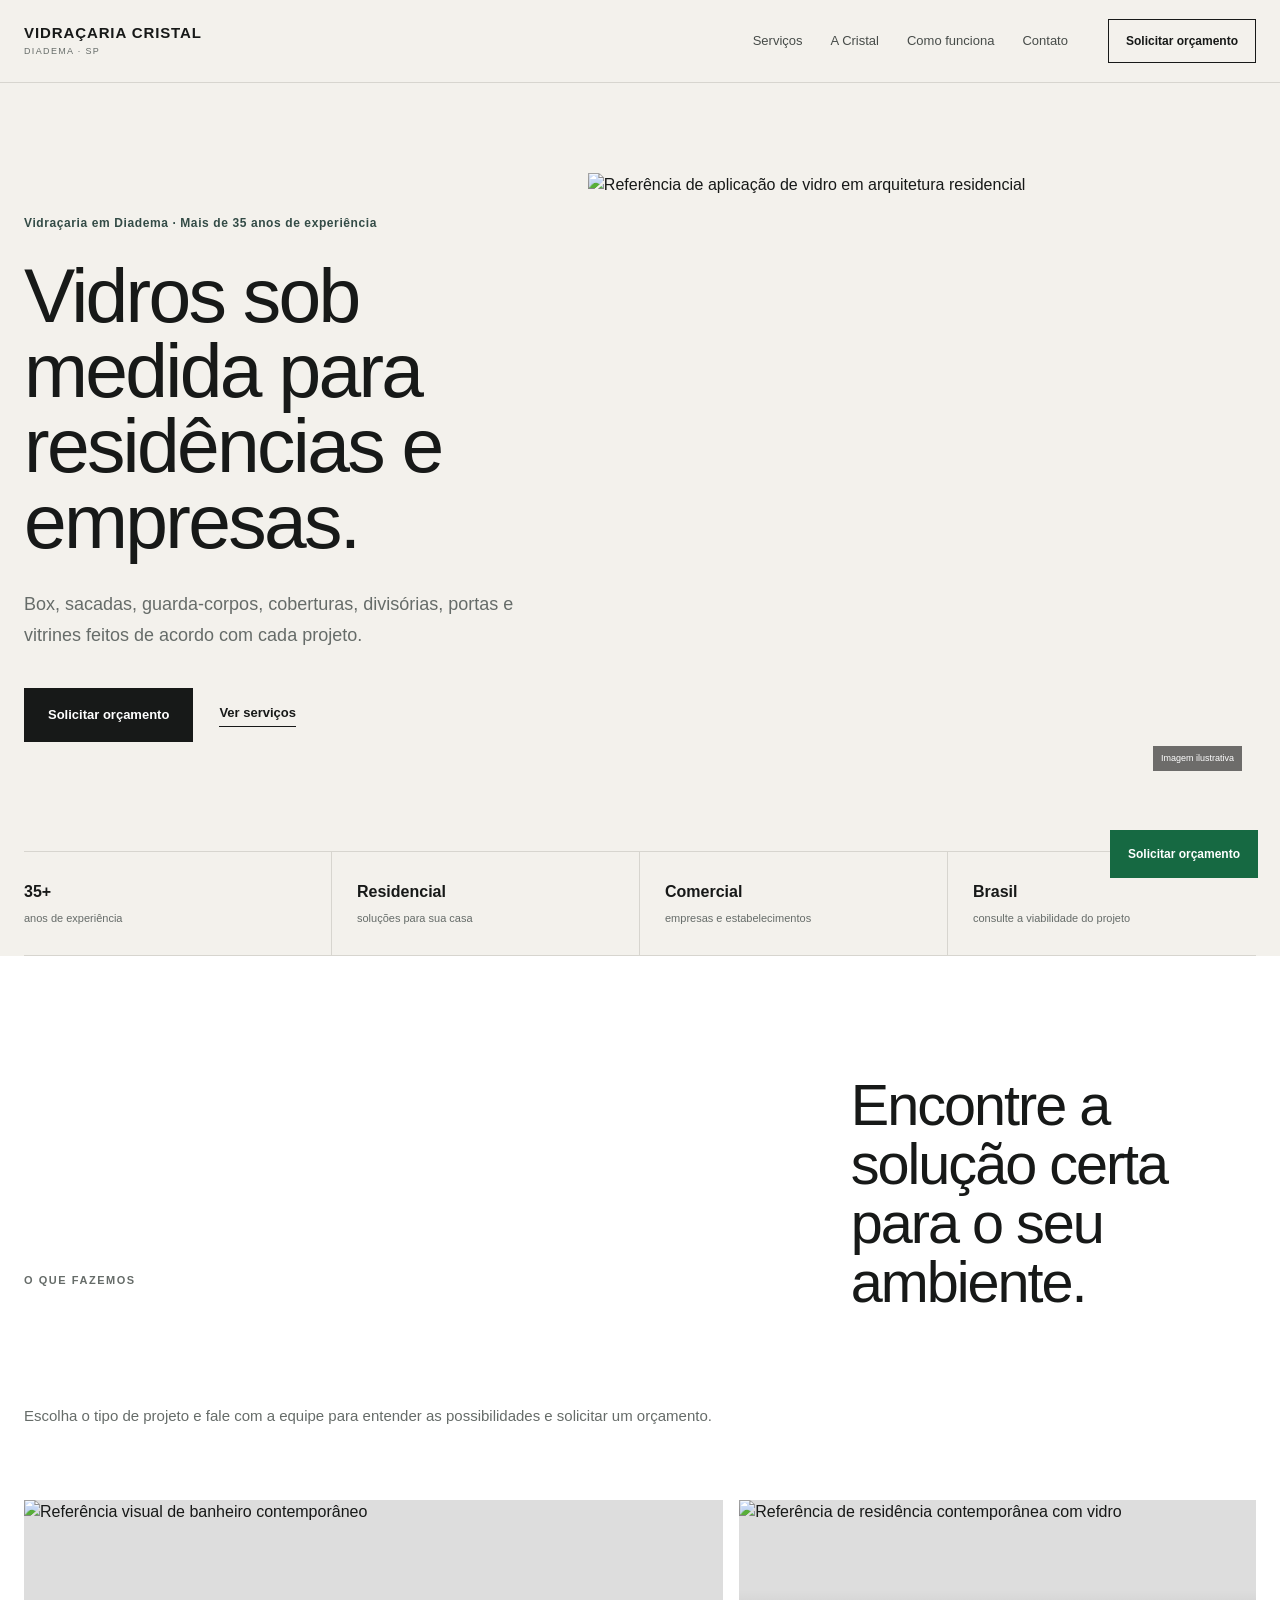
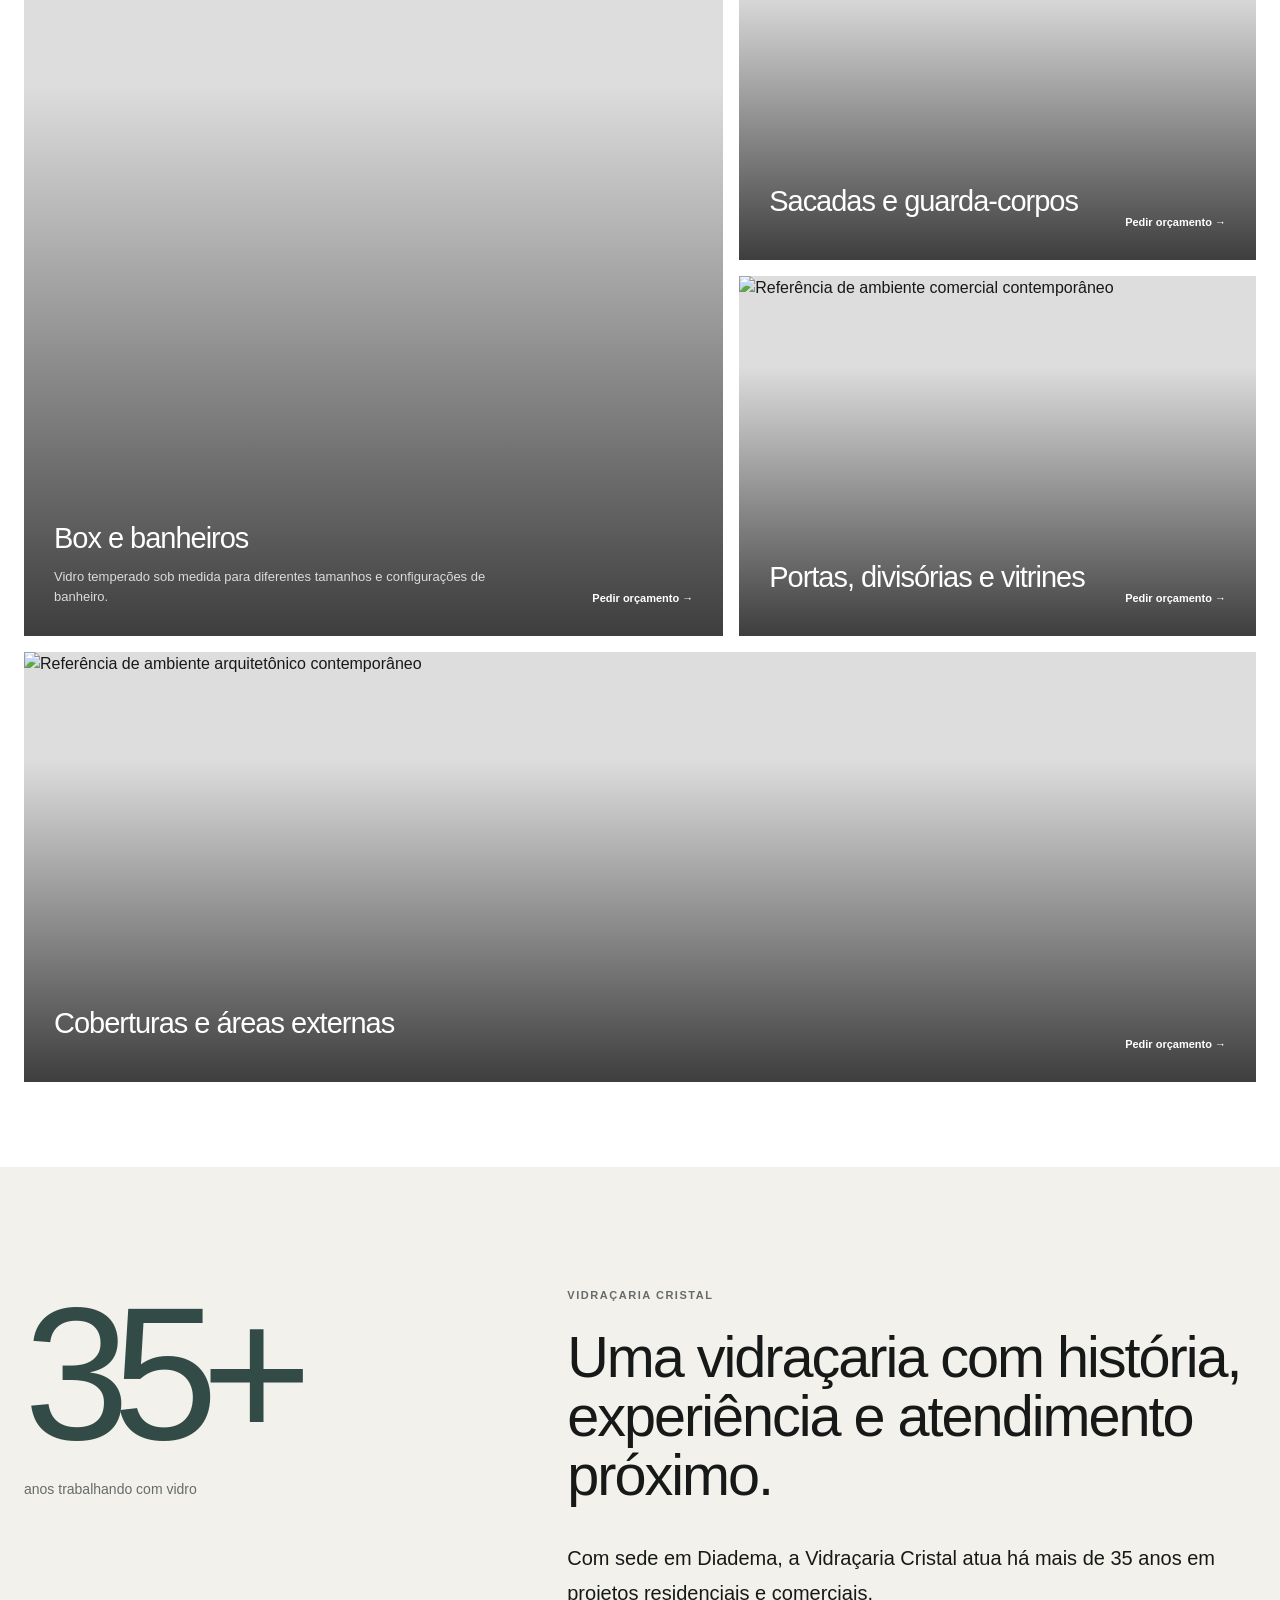
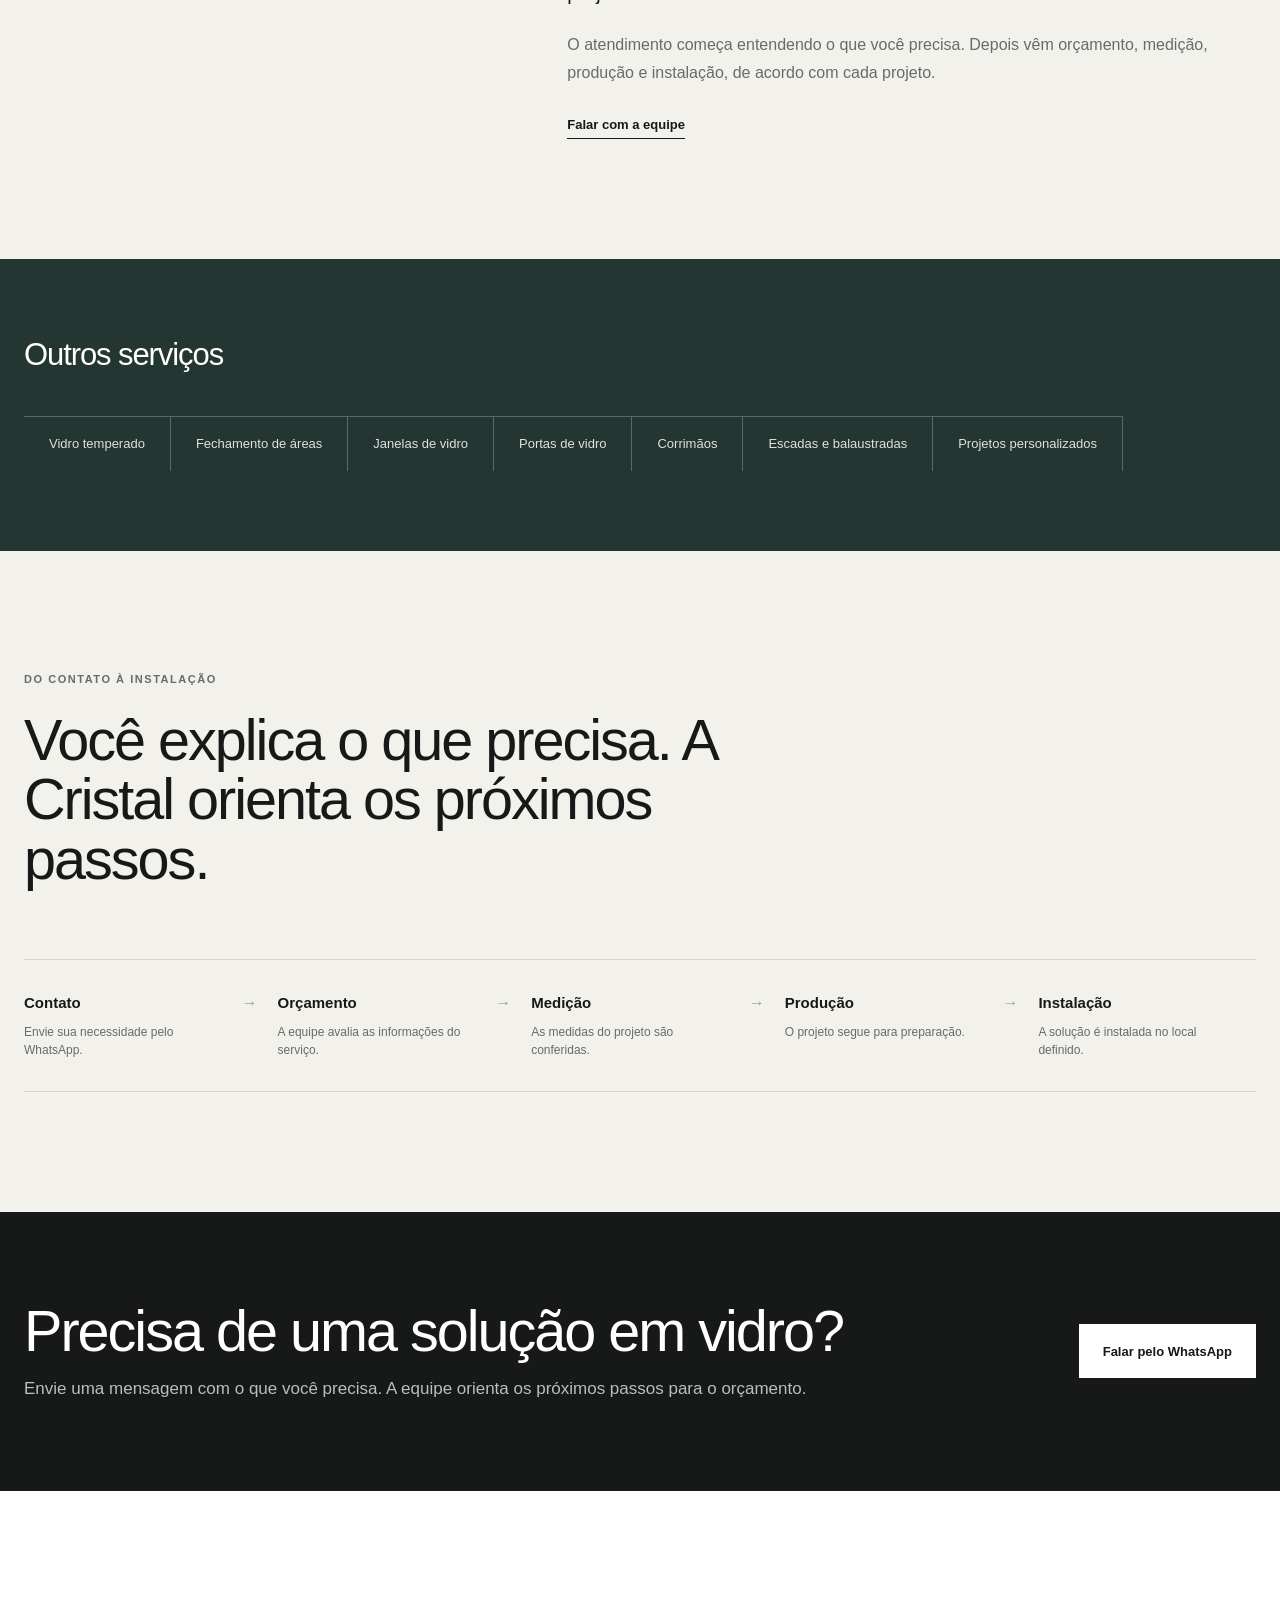
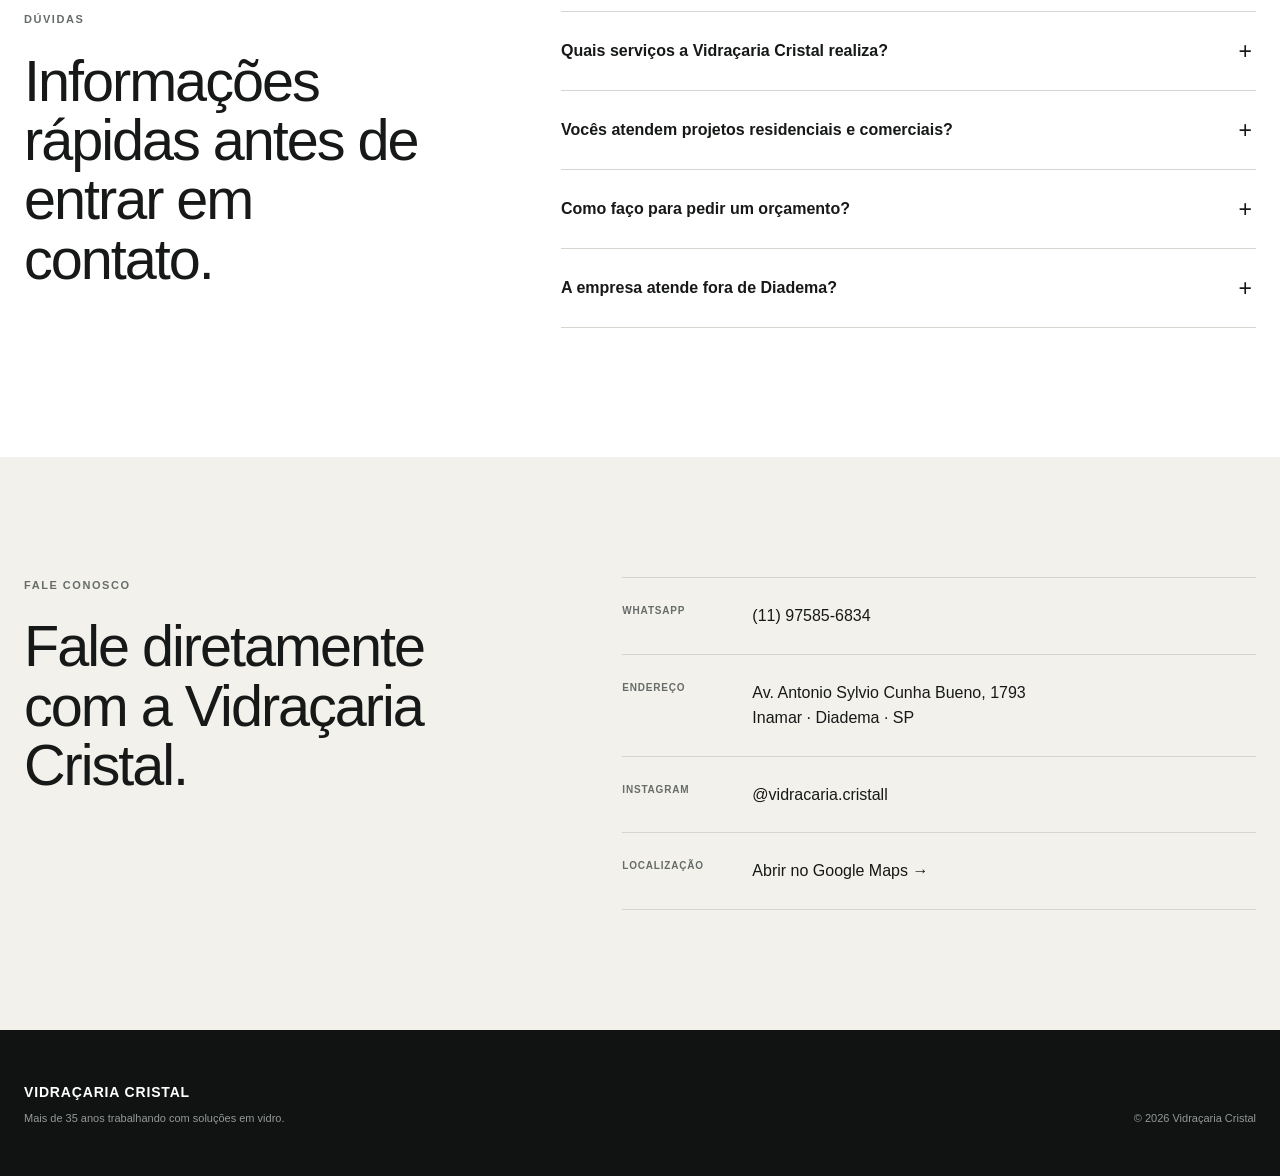
==== commit 7117e3d5: "Refine copy and improve readability" ====
--- a/index.html
+++ b/index.html
@@ -115,7 +115,7 @@
         target="_blank"
         rel="noopener"
       >
-        Orçamento pelo WhatsApp
+        Solicitar orçamento
       </a>
 
     </div>
@@ -135,17 +135,15 @@
         <div class="hero-copy">
 
           <p class="hero-meta">
-            Mais de 35 anos · Diadema, SP
+            Vidraçaria em Diadema · Mais de 35 anos de experiência
           </p>
 
           <h1>
-            Vidro sob medida para sua casa, empresa ou projeto.
+            Vidros sob medida para residências e empresas.
           </h1>
 
           <p class="hero-text">
-            Box, sacadas, guarda-corpos, coberturas,
-            divisórias, portas, vitrines e outras soluções
-            em vidro.
+            Box, sacadas, guarda-corpos, coberturas, divisórias, portas e vitrines feitos de acordo com cada projeto.
           </p>
 
 
@@ -164,7 +162,7 @@
               class="simple-link"
               href="#servicos"
             >
-              Conhecer os serviços
+              Ver serviços
             </a>
 
           </div>
@@ -232,12 +230,11 @@
           </p>
 
           <h2>
-            Soluções em vidro para diferentes tipos de ambiente.
+            Encontre a solução certa para o seu ambiente.
           </h2>
 
           <p>
-            Projetos residenciais e comerciais desenvolvidos
-            de acordo com cada necessidade.
+            Escolha o tipo de projeto e fale com a equipe para entender as possibilidades e solicitar um orçamento.
           </p>
 
         </div>
@@ -270,8 +267,7 @@
                 </h3>
 
                 <p>
-                  Soluções em vidro temperado desenvolvidas
-                  de acordo com o ambiente.
+                  Vidro temperado sob medida para diferentes tamanhos e configurações de banheiro.
                 </p>
 
               </div>
@@ -430,21 +426,17 @@
           </p>
 
           <h2>
-            Experiência construída ao longo de décadas.
+            Uma vidraçaria com história, experiência e atendimento próximo.
           </h2>
 
 
           <p class="company-lead">
-            Com sede em Diadema, a Vidraçaria Cristal
-            atua há mais de 35 anos atendendo projetos
-            residenciais e comerciais.
+            Com sede em Diadema, a Vidraçaria Cristal atua há mais de 35 anos em projetos residenciais e comerciais.
           </p>
 
 
           <p>
-            Do primeiro contato à instalação, cada projeto
-            passa por etapas de orçamento, medição,
-            produção e execução.
+            O atendimento começa entendendo o que você precisa. Depois vêm orçamento, medição, produção e instalação, de acordo com cada projeto.
           </p>
 
 
@@ -454,7 +446,7 @@
             target="_blank"
             rel="noopener"
           >
-            Conversar sobre um projeto
+            Falar com a equipe
           </a>
 
         </div>
@@ -516,7 +508,7 @@
           </p>
 
           <h2>
-            Um processo simples para tirar seu projeto do papel.
+            Você explica o que precisa. A Cristal orienta os próximos passos.
           </h2>
 
         </div>
@@ -527,7 +519,7 @@
           <div>
             <strong>Contato</strong>
             <p>
-              Conte o que você precisa.
+              Envie sua necessidade pelo WhatsApp.
             </p>
           </div>
 
@@ -536,7 +528,7 @@
           <div>
             <strong>Orçamento</strong>
             <p>
-              Avaliação inicial do serviço.
+              A equipe avalia as informações do serviço.
             </p>
           </div>
 
@@ -545,7 +537,7 @@
           <div>
             <strong>Medição</strong>
             <p>
-              Conferência das medidas.
+              As medidas do projeto são conferidas.
             </p>
           </div>
 
@@ -554,7 +546,7 @@
           <div>
             <strong>Produção</strong>
             <p>
-              Preparação do projeto.
+              O projeto segue para preparação.
             </p>
           </div>
 
@@ -563,7 +555,7 @@
           <div>
             <strong>Instalação</strong>
             <p>
-              Execução no local.
+              A solução é instalada no local definido.
             </p>
           </div>
 
@@ -584,12 +576,11 @@
         <div>
 
           <h2>
-            Tem um projeto em vidro?
+            Precisa de uma solução em vidro?
           </h2>
 
           <p>
-            Envie sua necessidade pelo WhatsApp e solicite
-            um orçamento.
+            Envie uma mensagem com o que você precisa. A equipe orienta os próximos passos para o orçamento.
           </p>
 
         </div>
@@ -623,7 +614,7 @@
           </p>
 
           <h2>
-            Informações antes de solicitar seu orçamento.
+            Informações rápidas antes de entrar em contato.
           </h2>
 
         </div>
@@ -664,7 +655,7 @@
           <details>
 
             <summary>
-              Como solicitar um orçamento?
+              Como faço para pedir um orçamento?
             </summary>
 
             <p>
@@ -713,7 +704,7 @@
           </p>
 
           <h2>
-            Vamos conversar sobre seu projeto.
+            Fale diretamente com a Vidraçaria Cristal.
           </h2>
 
         </div>
@@ -810,7 +801,7 @@
         </strong>
 
         <p>
-          Soluções em vidro para residências e empresas.
+          Mais de 35 anos trabalhando com soluções em vidro.
         </p>
 
       </div>
--- a/assets/css/styles.css
+++ b/assets/css/styles.css
@@ -1,23 +1,19 @@
 :root {
-  --background: #f5f4f0;
-  --surface: #ffffff;
-  --surface-soft: #ecebe6;
-
-  --text: #151817;
-  --text-soft: #626866;
-
-  --line: #d9d9d2;
-
-  --accent: #385965;
-  --accent-dark: #243e47;
-
-  --dark: #151a1b;
-  --dark-soft: #202728;
+  --bg: #f3f1ec;
+  --white: #ffffff;
+
+  --ink: #171918;
+  --muted: #666c69;
+  --line: #d7d5cf;
+
+  --green: #334b46;
+  --green-dark: #233631;
 
   --container: 1240px;
-
-  --radius-small: 4px;
-}
+}
+
+
+/* RESET */
 
 * {
   box-sizing: border-box;
@@ -30,15 +26,14 @@
 body {
   margin: 0;
 
+  background: var(--bg);
+
+  color: var(--ink);
+
   font-family:
-    "Helvetica Neue",
+    Arial,
     Helvetica,
-    Arial,
     sans-serif;
-
-  background: var(--background);
-
-  color: var(--text);
 
   line-height: 1.5;
 
@@ -63,6 +58,13 @@
   font: inherit;
 }
 
+p,
+h1,
+h2,
+h3 {
+  margin-top: 0;
+}
+
 address {
   font-style: normal;
 }
@@ -73,81 +75,63 @@
 .container {
   width: min(calc(100% - 48px), var(--container));
 
-  margin: 0 auto;
+  margin-inline: auto;
 }
 
 .section {
   padding: 120px 0;
 }
 
-.section-label {
-  margin: 0 0 28px;
-
-  color: var(--accent);
-
-  font-size: 12px;
-
-  font-weight: 700;
-
-  letter-spacing: 0.16em;
-
-  text-transform: uppercase;
-}
-
-.section-label-light {
-  color: #b8c7cc;
-}
-
 h1,
 h2,
-h3,
-p {
-  margin-top: 0;
-}
-
-h1,
+h3 {
+  letter-spacing: -0.035em;
+}
+
+h1 {
+  max-width: 720px;
+
+  margin-bottom: 30px;
+
+  font-size: clamp(52px, 6vw, 88px);
+
+  font-weight: 500;
+
+  line-height: 0.98;
+}
+
 h2 {
+  font-size: clamp(38px, 4.5vw, 62px);
+
   font-weight: 500;
 
-  letter-spacing: -0.045em;
-
-  line-height: 1.02;
-}
-
-h1 {
-  margin-bottom: 32px;
-
-  font-size: clamp(48px, 6vw, 88px);
-
-  max-width: 960px;
-}
-
-h2 {
-  margin-bottom: 0;
-
-  font-size: clamp(38px, 4.5vw, 64px);
-
-  max-width: 760px;
-}
-
-h3 {
-  letter-spacing: -0.02em;
+  line-height: 1.03;
+}
+
+.small-title {
+  margin-bottom: 24px;
+
+  color: var(--muted);
+
+  font-size: 11px;
+
+  font-weight: 700;
+
+  letter-spacing: 0.14em;
 }
 
 .skip-link {
   position: absolute;
 
-  top: -80px;
+  top: -100px;
 
   left: 20px;
 
-  z-index: 1000;
-
-  padding: 12px 16px;
-
-  background: #fff;
-
-  color: #000;
+  z-index: 100;
+
+  padding: 12px;
+
+  background: white;
 }
 
 .skip-link:focus {
@@ -164,65 +148,47 @@
 
   z-index: 50;
 
-  background: rgba(245, 244, 240, 0.96);
+  background: rgba(243, 241, 236, 0.97);
 
   border-bottom: 1px solid var(--line);
-
-  backdrop-filter: blur(12px);
 }
 
 .header-inner {
   display: flex;
 
-  min-height: 88px;
+  min-height: 82px;
 
   align-items: center;
 
-  gap: 42px;
+  gap: 40px;
 }
 
 .brand {
-  display: inline-flex;
-
-  align-items: center;
+  display: flex;
+
+  flex-direction: column;
 
   flex-shrink: 0;
 
-  gap: 12px;
-}
-
-.brand-mark {
-  display: grid;
-
-  width: 42px;
-
-  height: 42px;
-
-  place-items: center;
-
-  border: 1px solid var(--text);
-
-  font-size: 12px;
-
-  font-weight: 700;
-
-  letter-spacing: 0.04em;
-}
-
-.brand-text {
-  display: flex;
-
-  flex-direction: column;
-
-  font-size: 10px;
-
-  letter-spacing: 0.18em;
-
-  line-height: 1.25;
-}
-
-.brand-text strong {
-  font-weight: 700;
+  line-height: 1.1;
+}
+
+.brand strong {
+  font-size: 15px;
+
+  letter-spacing: 0.06em;
+}
+
+.brand span {
+  margin-top: 5px;
+
+  color: var(--muted);
+
+  font-size: 9px;
+
+  letter-spacing: 0.15em;
+
+  text-transform: uppercase;
 }
 
 .site-nav {
@@ -232,39 +198,33 @@
 
   align-items: center;
 
-  gap: 30px;
+  gap: 28px;
 }
 
 .site-nav a {
-  color: #444a48;
-
-  font-size: 14px;
-
-  transition: color 160ms ease;
+  color: #474c49;
+
+  font-size: 13px;
 }
 
 .site-nav a:hover {
-  color: var(--text);
-}
-
-.header-cta {
-  padding: 13px 19px;
-
-  border: 1px solid var(--text);
-
-  font-size: 13px;
-
-  font-weight: 600;
-
-  transition:
-    background 160ms ease,
-    color 160ms ease;
-}
-
-.header-cta:hover {
-  background: var(--text);
-
-  color: #fff;
+  color: #000;
+}
+
+.header-whatsapp {
+  padding: 12px 17px;
+
+  border: 1px solid var(--ink);
+
+  font-size: 12px;
+
+  font-weight: 700;
+}
+
+.header-whatsapp:hover {
+  background: var(--ink);
+
+  color: var(--white);
 }
 
 .nav-toggle {
@@ -272,23 +232,21 @@
 
   margin-left: auto;
 
-  padding: 7px;
-
   border: 0;
 
-  background: none;
+  background: transparent;
 }
 
 .nav-toggle span {
   display: block;
 
-  width: 24px;
+  width: 26px;
 
   height: 1px;
 
   margin: 6px 0;
 
-  background: var(--text);
+  background: var(--ink);
 }
 
 
@@ -301,35 +259,35 @@
 .hero-grid {
   display: grid;
 
-  grid-template-columns: 1.08fr 0.92fr;
-
-  min-height: 680px;
+  min-height: 650px;
+
+  grid-template-columns: 0.85fr 1.15fr;
 
   align-items: center;
 
-  gap: 72px;
-}
-
-.eyebrow {
-  margin-bottom: 27px;
-
-  color: var(--accent);
+  gap: 70px;
+}
+
+.hero-meta {
+  margin-bottom: 26px;
+
+  color: var(--green);
 
   font-size: 12px;
 
   font-weight: 700;
 
-  letter-spacing: 0.14em;
-}
-
-.hero-description {
-  max-width: 660px;
+  letter-spacing: 0.05em;
+}
+
+.hero-text {
+  max-width: 560px;
 
   margin-bottom: 38px;
 
-  color: var(--text-soft);
-
-  font-size: 19px;
+  color: var(--muted);
+
+  font-size: 18px;
 
   line-height: 1.7;
 }
@@ -339,7 +297,7 @@
 
   align-items: center;
 
-  gap: 30px;
+  gap: 26px;
 }
 
 .button {
@@ -353,75 +311,67 @@
 
   justify-content: center;
 
-  font-size: 14px;
+  font-size: 13px;
 
   font-weight: 700;
 }
 
-.button-primary {
-  background: var(--accent);
-
-  color: #fff;
-
-  transition: background 160ms ease;
-}
-
-.button-primary:hover {
-  background: var(--accent-dark);
-}
-
-.text-link {
-  display: inline-flex;
-
-  gap: 10px;
-
-  align-items: center;
-
+.button-dark {
+  background: var(--ink);
+
+  color: white;
+}
+
+.button-dark:hover {
+  background: var(--green);
+}
+
+.simple-link {
   padding-bottom: 4px;
 
-  border-bottom: 1px solid var(--text);
-
-  font-size: 14px;
-
-  font-weight: 600;
-}
-
-.hero-media {
+  border-bottom: 1px solid var(--ink);
+
+  font-size: 13px;
+
+  font-weight: 700;
+}
+
+.hero-image {
   position: relative;
 
-  margin: 0;
-}
-
-.hero-media img {
   height: 610px;
 
+  overflow: hidden;
+}
+
+.hero-image img {
+  width: 100%;
+
+  height: 100%;
+
   object-fit: cover;
 }
 
-.hero-media figcaption {
+.hero-image > span {
   position: absolute;
 
   right: 14px;
 
   bottom: 12px;
 
-  padding: 7px 9px;
-
-  background: rgba(20, 24, 23, 0.76);
-
-  color: #fff;
-
-  font-size: 10px;
-
-  letter-spacing: 0.04em;
-}
-
-.trust-strip {
+  padding: 6px 8px;
+
+  background: rgba(0, 0, 0, 0.55);
+
+  color: white;
+
+  font-size: 9px;
+}
+
+.hero-info {
   display: grid;
 
-  margin-top: 50px;
-
-  padding: 34px 0;
+  margin-top: 48px;
 
   grid-template-columns: repeat(4, 1fr);
 
@@ -430,198 +380,94 @@
   border-bottom: 1px solid var(--line);
 }
 
-.trust-strip div {
-  padding: 0 28px;
+.hero-info > div {
+  padding: 28px 25px;
 
   border-right: 1px solid var(--line);
 }
 
-.trust-strip div:first-child {
+.hero-info > div:first-child {
   padding-left: 0;
 }
 
-.trust-strip div:last-child {
-  border: 0;
-}
-
-.trust-strip strong,
-.trust-strip span {
+.hero-info > div:last-child {
+  border-right: 0;
+}
+
+.hero-info strong,
+.hero-info span {
   display: block;
 }
 
-.trust-strip strong {
+.hero-info strong {
+  margin-bottom: 6px;
+
+  font-size: 16px;
+}
+
+.hero-info span {
+  color: var(--muted);
+
+  font-size: 11px;
+}
+
+
+/* INTRO DE SEÇÃO */
+
+.section-intro {
+  display: grid;
+
+  margin-bottom: 65px;
+
+  grid-template-columns: 1fr 0.55fr;
+
+  align-items: end;
+
+  gap: 90px;
+}
+
+.section-intro h2 {
+  max-width: 760px;
+
+  margin-bottom: 0;
+}
+
+.section-intro > p:last-child {
   margin-bottom: 7px;
 
-  font-size: 18px;
-
-  font-weight: 600;
-}
-
-.trust-strip span {
-  color: var(--text-soft);
-
-  font-size: 13px;
-}
-
-
-/* INTRODUCTION */
-
-.introduction {
-  background: var(--surface);
-}
-
-.introduction-grid {
+  color: var(--muted);
+
+  font-size: 15px;
+
+  line-height: 1.7;
+}
+
+
+/* SERVICES */
+
+.services {
+  background: white;
+}
+
+.service-showcase {
   display: grid;
 
-  grid-template-columns: 1fr 0.85fr;
-
-  gap: 100px;
-}
-
-.introduction-copy {
-  padding-top: 50px;
-}
-
-.introduction-copy p {
-  color: var(--text-soft);
-
-  font-size: 19px;
-
-  line-height: 1.75;
-}
-
-.introduction-copy p:last-child {
-  margin-bottom: 0;
-}
-
-
-/* SECTION HEADING */
-
-.section-heading {
-  display: grid;
-
-  margin-bottom: 70px;
-
-  grid-template-columns: 1fr 0.48fr;
-
-  align-items: end;
-
-  gap: 80px;
-}
-
-.section-heading > p {
-  max-width: 390px;
-
-  margin-bottom: 6px;
-
-  color: var(--text-soft);
-
-  line-height: 1.7;
-}
-
-
-/* SERVICES */
-
-.services {
-  background: var(--background);
-}
-
-.service-list {
-  border-top: 1px solid var(--line);
-}
-
-.service-row {
-  display: grid;
-
-  padding: 42px 0;
-
-  grid-template-columns: 80px 1fr auto;
-
-  align-items: start;
-
-  gap: 28px;
-
-  border-bottom: 1px solid var(--line);
-}
-
-.service-number {
-  color: #929795;
-
-  font-size: 12px;
-
-  letter-spacing: 0.08em;
-}
-
-.service-content h3 {
-  margin-bottom: 12px;
-
-  font-size: 27px;
-
-  font-weight: 500;
-}
-
-.service-content p {
-  max-width: 650px;
-
-  margin-bottom: 0;
-
-  color: var(--text-soft);
-}
-
-.service-row > a {
-  padding-top: 5px;
-
-  color: var(--accent);
-
-  font-size: 13px;
-
-  font-weight: 700;
-
-  white-space: nowrap;
-}
-
-
-/* APPLICATIONS */
-
-.applications {
-  background: var(--dark);
-
-  color: #fff;
-}
-
-.applications .section-label {
-  color: #9eb0b6;
-}
-
-.applications .section-heading > p {
-  color: #b2bab8;
-}
-
-.application-grid {
-  display: grid;
-
-  grid-template-columns: 1.5fr 1fr;
-
-  grid-template-rows: repeat(2, 300px);
-
-  gap: 20px;
-}
-
-.application-item {
+  grid-template-columns: 1.15fr 0.85fr;
+
+  grid-auto-rows: 360px;
+
+  gap: 16px;
+}
+
+.service-card {
   position: relative;
 
   overflow: hidden;
 
-  margin: 0;
-
-  background: #252b2c;
-}
-
-.application-large {
-  grid-row: 1 / 3;
-}
-
-.application-item img {
+  background: #ddd;
+}
+
+.service-card img {
   width: 100%;
 
   height: 100%;
@@ -631,14 +477,24 @@
   transition: transform 500ms ease;
 }
 
-.application-item:hover img {
+.service-card:hover img {
   transform: scale(1.015);
 }
 
-.application-item::after {
+.service-large {
+  grid-row: span 2;
+}
+
+.service-wide {
+  grid-column: span 2;
+
+  height: 430px;
+}
+
+.service-card::after {
   position: absolute;
 
-  inset: 40% 0 0;
+  inset: 25% 0 0;
 
   content: "";
 
@@ -646,230 +502,285 @@
     linear-gradient(
       to bottom,
       transparent,
-      rgba(0, 0, 0, 0.64)
+      rgba(0, 0, 0, 0.72)
     );
 }
 
-.application-item figcaption {
+.service-overlay {
   position: absolute;
 
-  right: 26px;
-
-  bottom: 23px;
-
-  left: 26px;
+  right: 0;
+
+  bottom: 0;
+
+  left: 0;
 
   z-index: 2;
 
   display: flex;
 
+  padding: 30px;
+
+  align-items: end;
+
   justify-content: space-between;
 
-  align-items: end;
-}
-
-.application-item strong {
-  font-size: 22px;
+  gap: 25px;
+
+  color: white;
+}
+
+.service-overlay h3 {
+  margin-bottom: 7px;
+
+  font-size: 29px;
 
   font-weight: 500;
 }
 
-.application-item span {
-  color: #d5dcda;
+.service-overlay p {
+  max-width: 470px;
+
+  margin-bottom: 0;
+
+  color: rgba(255, 255, 255, 0.8);
+
+  font-size: 13px;
+}
+
+.service-overlay > span {
+  flex-shrink: 0;
+
+  font-size: 11px;
+
+  font-weight: 700;
+}
+
+.image-disclaimer {
+  margin: 20px 0 0;
+
+  color: #8a8f8d;
 
   font-size: 10px;
 }
 
-.image-note {
-  margin: 25px 0 0;
-
-  color: #8f9a98;
-
-  font-size: 11px;
-}
-
 
 /* COMPANY */
 
 .company {
-  background: var(--surface);
+  background: var(--bg);
 }
 
 .company-grid {
   display: grid;
 
-  grid-template-columns: 0.65fr 1fr;
-
-  gap: 120px;
-}
-
-.company-number {
+  grid-template-columns: 0.75fr 1.25fr;
+
+  gap: 130px;
+}
+
+.company-years {
   padding-top: 10px;
 }
 
-.company-number > span {
+.company-years strong {
   display: block;
 
-  margin-bottom: 24px;
-
-  color: var(--accent);
-
-  font-size: clamp(96px, 13vw, 170px);
-
-  font-weight: 300;
-
-  letter-spacing: -0.08em;
-
-  line-height: 0.85;
-}
-
-.company-number p {
-  max-width: 250px;
-
-  color: var(--text-soft);
+  color: var(--green);
+
+  font-size: clamp(110px, 15vw, 190px);
+
+  font-weight: 400;
+
+  letter-spacing: -0.09em;
+
+  line-height: 0.8;
+}
+
+.company-years span {
+  display: block;
+
+  max-width: 210px;
+
+  margin-top: 30px;
+
+  color: var(--muted);
+
+  font-size: 14px;
+}
+
+.company-copy h2 {
+  max-width: 700px;
+
+  margin-bottom: 35px;
+}
+
+.company-copy > p:not(.small-title) {
+  max-width: 650px;
+
+  color: var(--muted);
+
+  font-size: 16px;
+
+  line-height: 1.75;
+}
+
+.company-copy .company-lead {
+  color: var(--ink) !important;
+
+  font-size: 20px !important;
+}
+
+.company-copy .simple-link {
+  display: inline-block;
+
+  margin-top: 12px;
+}
+
+
+/* OUTROS SERVIÇOS */
+
+.other-services {
+  padding: 80px 0;
+
+  background: var(--green-dark);
+
+  color: white;
+}
+
+.other-services h2 {
+  margin-bottom: 45px;
+
+  font-size: 31px;
+}
+
+.other-services-list {
+  display: flex;
+
+  flex-wrap: wrap;
+
+  gap: 0;
+}
+
+.other-services-list span {
+  padding: 17px 25px;
+
+  border-top: 1px solid rgba(255,255,255,0.25);
+
+  border-right: 1px solid rgba(255,255,255,0.25);
+
+  color: rgba(255,255,255,0.85);
+
+  font-size: 13px;
+}
+
+
+/* PROCESS */
+
+.process {
+  background: var(--bg);
+}
+
+.process-heading {
+  max-width: 800px;
+
+  margin-bottom: 70px;
+}
+
+.process-line {
+  display: flex;
+
+  align-items: flex-start;
+
+  border-top: 1px solid var(--line);
+
+  border-bottom: 1px solid var(--line);
+}
+
+.process-line > div {
+  flex: 1;
+
+  padding: 32px 20px;
+}
+
+.process-line > div:first-child {
+  padding-left: 0;
+}
+
+.process-line > span {
+  padding-top: 31px;
+
+  color: #999e9b;
+}
+
+.process-line strong {
+  display: block;
+
+  margin-bottom: 8px;
 
   font-size: 15px;
 }
 
-.company-content p:not(.section-label) {
-  max-width: 680px;
-
-  color: var(--text-soft);
-
-  font-size: 18px;
-
-  line-height: 1.7;
-}
-
-.company-content h2 {
-  margin-bottom: 36px;
-}
-
-.company-content .text-link {
-  margin-top: 15px;
-}
-
-
-/* PROCESS */
-
-.process {
-  background: var(--surface-soft);
-}
-
-.process-grid {
-  display: grid;
-
-  grid-template-columns: repeat(5, 1fr);
-
-  border-top: 1px solid #cfcfc8;
-
-  border-bottom: 1px solid #cfcfc8;
-}
-
-.process-grid article {
-  min-height: 245px;
-
-  padding: 27px;
-
-  border-right: 1px solid #cfcfc8;
-}
-
-.process-grid article:first-child {
-  padding-left: 0;
-}
-
-.process-grid article:last-child {
-  border-right: 0;
-}
-
-.process-grid span {
-  display: block;
-
-  margin-bottom: 54px;
-
-  color: #8c9290;
-
-  font-size: 11px;
-}
-
-.process-grid h3 {
-  margin-bottom: 12px;
-
-  font-size: 19px;
-
-  font-weight: 600;
-}
-
-.process-grid p {
+.process-line p {
   margin-bottom: 0;
 
-  color: var(--text-soft);
-
-  font-size: 13px;
-
-  line-height: 1.65;
-}
-
-
-/* REASONS */
-
-.reasons {
-  background: var(--background);
-}
-
-.reasons-grid {
-  display: grid;
-
-  grid-template-columns: 0.8fr 1.2fr;
-
-  gap: 120px;
-}
-
-.reason-list {
-  border-top: 1px solid var(--line);
-}
-
-.reason-list article {
-  display: grid;
-
-  padding: 30px 0;
-
-  grid-template-columns: 0.75fr 1fr;
-
-  gap: 50px;
-
-  border-bottom: 1px solid var(--line);
-}
-
-.reason-list h3 {
+  color: var(--muted);
+
+  font-size: 12px;
+}
+
+
+/* CTA */
+
+.main-cta {
+  padding: 90px 0;
+
+  background: var(--ink);
+
+  color: white;
+}
+
+.main-cta-inner {
+  display: flex;
+
+  align-items: center;
+
+  justify-content: space-between;
+
+  gap: 60px;
+}
+
+.main-cta h2 {
+  margin-bottom: 15px;
+}
+
+.main-cta p {
   margin-bottom: 0;
 
-  font-size: 18px;
-
-  font-weight: 600;
-}
-
-.reason-list p {
-  margin-bottom: 0;
-
-  color: var(--text-soft);
-
-  font-size: 14px;
-
-  line-height: 1.7;
+  color: #b9bfbc;
+
+  font-size: 17px;
+}
+
+.button-white {
+  flex-shrink: 0;
+
+  background: white;
+
+  color: var(--ink);
 }
 
 
 /* FAQ */
 
 .faq {
-  background: var(--surface);
+  background: white;
 }
 
 .faq-grid {
   display: grid;
 
-  grid-template-columns: 0.8fr 1.2fr;
+  grid-template-columns: 0.75fr 1.25fr;
 
   gap: 120px;
 }
@@ -885,15 +796,15 @@
 .faq-list summary {
   position: relative;
 
-  padding: 28px 50px 28px 0;
+  padding: 27px 45px 27px 0;
 
   cursor: pointer;
 
   list-style: none;
 
-  font-size: 17px;
-
-  font-weight: 500;
+  font-size: 16px;
+
+  font-weight: 600;
 }
 
 .faq-list summary::-webkit-details-marker {
@@ -905,15 +816,13 @@
 
   top: 50%;
 
-  right: 5px;
+  right: 4px;
 
   content: "+";
 
   transform: translateY(-50%);
 
-  color: var(--accent);
-
-  font-size: 25px;
+  font-size: 23px;
 
   font-weight: 300;
 }
@@ -923,88 +832,39 @@
 }
 
 .faq-list details p {
-  max-width: 650px;
-
-  padding: 0 40px 27px 0;
-
-  color: var(--text-soft);
-
-  line-height: 1.75;
-}
-
-
-/* CTA */
-
-.cta-section {
-  padding: 95px 0;
-
-  background: var(--accent-dark);
-
-  color: #fff;
-}
-
-.cta-grid {
-  display: flex;
-
-  align-items: end;
-
-  justify-content: space-between;
-
-  gap: 70px;
-}
-
-.cta-grid h2 {
-  margin-bottom: 20px;
-}
-
-.cta-grid p:not(.section-label) {
-  margin-bottom: 0;
-
-  color: #c8d1d3;
-
-  font-size: 18px;
-}
-
-.button-light {
-  flex-shrink: 0;
-
-  background: #fff;
-
-  color: var(--dark);
+  max-width: 620px;
+
+  padding: 0 40px 26px 0;
+
+  color: var(--muted);
+
+  line-height: 1.7;
 }
 
 
 /* CONTACT */
 
 .contact {
-  background: var(--background);
+  background: var(--bg);
 }
 
 .contact-grid {
   display: grid;
 
-  grid-template-columns: 1fr 1fr;
-
-  gap: 120px;
-}
-
-.contact h2 {
-  margin-bottom: 35px;
-}
-
-.contact address {
-  color: var(--text-soft);
-
-  font-size: 18px;
-
-  line-height: 1.7;
-}
-
-.contact-links {
+  grid-template-columns: 0.85fr 1.15fr;
+
+  gap: 130px;
+}
+
+.contact-heading h2 {
+  max-width: 600px;
+}
+
+.contact-info {
   border-top: 1px solid var(--line);
 }
 
-.contact-links > div {
+.contact-info > div {
   display: grid;
 
   padding: 25px 0;
@@ -1014,101 +874,89 @@
   border-bottom: 1px solid var(--line);
 }
 
-.contact-links span {
-  color: var(--text-soft);
+.contact-info span {
+  color: var(--muted);
+
+  font-size: 10px;
+
+  font-weight: 700;
+
+  letter-spacing: 0.08em;
+
+  text-transform: uppercase;
+}
+
+.contact-info a,
+.contact-info p {
+  margin: 0;
+
+  font-size: 16px;
+
+  line-height: 1.6;
+}
+
+
+/* FOOTER */
+
+.footer {
+  padding: 50px 0;
+
+  background: #111312;
+
+  color: white;
+}
+
+.footer-inner {
+  display: flex;
+
+  align-items: end;
+
+  justify-content: space-between;
+
+  gap: 40px;
+}
+
+.footer strong {
+  font-size: 14px;
+
+  letter-spacing: 0.06em;
+}
+
+.footer p {
+  margin: 6px 0 0;
+
+  color: #929997;
+
+  font-size: 11px;
+}
+
+
+/* FLOATING CTA */
+
+.floating-whatsapp {
+  position: fixed;
+
+  right: 22px;
+
+  bottom: 22px;
+
+  z-index: 30;
+
+  display: inline-flex;
+
+  min-height: 48px;
+
+  padding: 0 18px;
+
+  align-items: center;
+
+  background: #166942;
+
+  color: white;
 
   font-size: 12px;
 
-  text-transform: uppercase;
-
-  letter-spacing: 0.08em;
-}
-
-.contact-links a {
-  font-size: 17px;
-
-  font-weight: 500;
-}
-
-
-/* FOOTER */
-
-.site-footer {
-  padding: 55px 0;
-
-  background: var(--dark);
-
-  color: #fff;
-}
-
-.footer-grid {
-  display: grid;
-
-  grid-template-columns: 1fr 1fr 1fr;
-
-  align-items: end;
-
-  gap: 50px;
-}
-
-.brand-footer .brand-mark {
-  border-color: #fff;
-}
-
-.footer-grid p {
-  margin-bottom: 0;
-
-  color: #adb6b4;
-
-  font-size: 12px;
-}
-
-.copyright {
-  text-align: right;
-}
-
-
-/* WHATSAPP */
-
-.whatsapp-floating {
-  position: fixed;
-
-  right: 23px;
-
-  bottom: 23px;
-
-  z-index: 40;
-
-  display: inline-flex;
-
-  min-height: 50px;
-
-  padding: 0 20px;
-
-  align-items: center;
-
-  justify-content: center;
-
-  background: #1f6a4b;
-
-  color: #fff;
-
-  box-shadow:
-    0 12px 32px rgba(0, 0, 0, 0.15);
-
-  font-size: 13px;
-
   font-weight: 700;
-
-  transition:
-    transform 160ms ease,
-    background 160ms ease;
-}
-
-.whatsapp-floating:hover {
-  transform: translateY(-2px);
-
-  background: #17593f;
 }
 
 
@@ -1117,7 +965,7 @@
 a:focus-visible,
 button:focus-visible,
 summary:focus-visible {
-  outline: 3px solid #8db2c0;
+  outline: 3px solid #8bb9ad;
 
   outline-offset: 4px;
 }
@@ -1125,10 +973,10 @@
 
 /* TABLET */
 
-@media (max-width: 1060px) {
+@media (max-width: 1020px) {
 
   .site-nav,
-  .header-cta {
+  .header-whatsapp {
     display: none;
   }
 
@@ -1139,7 +987,7 @@
   .site-nav.open {
     position: absolute;
 
-    top: 88px;
+    top: 82px;
 
     right: 0;
 
@@ -1147,15 +995,13 @@
 
     display: flex;
 
-    padding: 28px 24px 35px;
+    padding: 30px 24px;
 
     flex-direction: column;
 
     align-items: flex-start;
 
-    gap: 22px;
-
-    background: var(--background);
+    background: var(--bg);
 
     border-bottom: 1px solid var(--line);
   }
@@ -1163,56 +1009,50 @@
   .hero-grid {
     grid-template-columns: 1fr;
 
-    min-height: auto;
-
-    gap: 55px;
-  }
-
-  .hero-content {
-    padding-top: 50px;
-  }
-
-  .hero-media img {
-    height: 540px;
-  }
-
-  .section-heading,
-  .introduction-grid,
+    gap: 45px;
+  }
+
+  .hero-copy {
+    padding-top: 35px;
+  }
+
+  .hero-image {
+    height: 570px;
+  }
+
+  .section-intro,
   .company-grid,
-  .reasons-grid,
   .faq-grid,
   .contact-grid {
     grid-template-columns: 1fr;
 
-    gap: 55px;
-  }
-
-  .section-heading > p {
-    max-width: 600px;
-  }
-
-  .introduction-copy {
-    padding-top: 0;
-  }
-
-  .process-grid {
-    grid-template-columns: repeat(2, 1fr);
-  }
-
-  .process-grid article {
-    border-bottom: 1px solid #cfcfc8;
-  }
-
-  .process-grid article:nth-child(2n) {
-    border-right: 0;
-  }
-
-  .process-grid article:last-child {
-    border-bottom: 0;
-  }
-
-  .reason-list article {
-    grid-template-columns: 1fr 1.3fr;
+    gap: 60px;
+  }
+
+  .service-showcase {
+    grid-template-columns: 1fr 1fr;
+
+    grid-auto-rows: 380px;
+  }
+
+  .service-large {
+    grid-row: auto;
+
+    grid-column: span 2;
+  }
+
+  .service-wide {
+    height: auto;
+  }
+
+  .process-line {
+    display: grid;
+
+    grid-template-columns: repeat(5, 1fr);
+  }
+
+  .process-line > span {
+    display: none;
   }
 
 }
@@ -1220,215 +1060,174 @@
 
 /* MOBILE */
 
-@media (max-width: 720px) {
+@media (max-width: 700px) {
 
   .container {
     width: min(calc(100% - 32px), var(--container));
   }
 
   .section {
-    padding: 80px 0;
+    padding: 78px 0;
   }
 
   .header-inner {
-    min-height: 74px;
+    min-height: 72px;
   }
 
   .site-nav.open {
-    top: 74px;
-  }
-
-  .brand-mark {
-    width: 38px;
-
-    height: 38px;
-  }
-
-  .brand-text {
-    font-size: 9px;
+    top: 72px;
+  }
+
+  h1 {
+    font-size: clamp(44px, 13vw, 58px);
+  }
+
+  h2 {
+    font-size: clamp(35px, 10vw, 46px);
   }
 
   .hero {
-    padding-top: 0;
-  }
-
-  .hero-content {
-    padding-top: 55px;
-  }
-
-  .eyebrow {
-    margin-bottom: 22px;
-
-    font-size: 10px;
-
-    line-height: 1.6;
-  }
-
-  h1 {
-    font-size: clamp(43px, 13vw, 60px);
-  }
-
-  h2 {
-    font-size: clamp(36px, 10vw, 47px);
-  }
-
-  .hero-description {
-    font-size: 17px;
+    padding-top: 30px;
+  }
+
+  .hero-text {
+    font-size: 16px;
   }
 
   .hero-actions {
     align-items: flex-start;
 
     flex-direction: column;
-
-    gap: 23px;
-  }
-
-  .button-primary {
+  }
+
+  .button-dark {
     width: 100%;
   }
 
-  .hero-media img {
-    height: 470px;
-  }
-
-  .trust-strip {
+  .hero-image {
+    height: 450px;
+  }
+
+  .hero-info {
     grid-template-columns: repeat(2, 1fr);
   }
 
-  .trust-strip div {
-    padding: 23px 15px;
+  .hero-info > div {
+    padding: 21px 15px;
 
     border-bottom: 1px solid var(--line);
   }
 
-  .trust-strip div:first-child {
+  .hero-info > div:nth-child(2) {
+    border-right: 0;
+  }
+
+  .hero-info > div:nth-child(3),
+  .hero-info > div:nth-child(4) {
+    border-bottom: 0;
+  }
+
+  .hero-info > div:first-child {
     padding-left: 15px;
   }
 
-  .trust-strip div:nth-child(2) {
+  .section-intro {
+    margin-bottom: 40px;
+  }
+
+  .service-showcase {
+    display: block;
+  }
+
+  .service-card {
+    display: block;
+
+    height: 390px;
+
+    margin-bottom: 13px;
+  }
+
+  .service-card.service-wide {
+    height: 390px;
+  }
+
+  .service-overlay {
+    padding: 22px;
+
+    align-items: flex-start;
+
+    flex-direction: column;
+
+    gap: 12px;
+  }
+
+  .service-overlay h3 {
+    font-size: 25px;
+  }
+
+  .company-grid {
+    gap: 60px;
+  }
+
+  .company-years strong {
+    font-size: 120px;
+  }
+
+  .other-services-list {
+    display: block;
+  }
+
+  .other-services-list span {
+    display: block;
+
     border-right: 0;
   }
 
-  .trust-strip div:nth-child(3),
-  .trust-strip div:nth-child(4) {
+  .process-line {
+    display: block;
+  }
+
+  .process-line > div {
+    padding: 25px 0;
+
+    border-bottom: 1px solid var(--line);
+  }
+
+  .process-line > div:last-child {
     border-bottom: 0;
   }
 
-  .section-heading {
-    margin-bottom: 45px;
-  }
-
-  .service-row {
-    padding: 30px 0;
-
-    grid-template-columns: 40px 1fr;
-  }
-
-  .service-row > a {
-    grid-column: 2;
-  }
-
-  .service-content h3 {
-    font-size: 23px;
-  }
-
-  .application-grid {
-    display: grid;
-
+  .main-cta-inner {
+    align-items: flex-start;
+
+    flex-direction: column;
+  }
+
+  .button-white {
+    width: 100%;
+  }
+
+  .faq-grid,
+  .contact-grid {
+    gap: 45px;
+  }
+
+  .contact-info > div {
     grid-template-columns: 1fr;
 
-    grid-template-rows: none;
-  }
-
-  .application-large {
-    grid-row: auto;
-  }
-
-  .application-item {
-    height: 410px;
-  }
-
-  .application-item:not(.application-large) {
-    height: 300px;
-  }
-
-  .application-item figcaption {
-    right: 17px;
-
-    bottom: 16px;
-
-    left: 17px;
-  }
-
-  .company-number > span {
-    font-size: 110px;
-  }
-
-  .company-grid {
-    gap: 65px;
-  }
-
-  .process-grid {
-    grid-template-columns: 1fr;
-  }
-
-  .process-grid article {
-    min-height: 0;
-
-    padding: 30px 0;
-
-    border-right: 0;
-
-    border-bottom: 1px solid #cfcfc8;
-  }
-
-  .process-grid span {
-    margin-bottom: 24px;
-  }
-
-  .reason-list article {
-    grid-template-columns: 1fr;
-
-    gap: 12px;
-  }
-
-  .faq-grid {
-    gap: 45px;
-  }
-
-  .cta-grid {
+    gap: 7px;
+  }
+
+  .footer-inner {
     align-items: flex-start;
 
     flex-direction: column;
   }
 
-  .button-light {
-    width: 100%;
-  }
-
-  .contact-links > div {
-    grid-template-columns: 1fr;
-
-    gap: 8px;
-  }
-
-  .footer-grid {
-    grid-template-columns: 1fr;
-
-    gap: 30px;
-  }
-
-  .copyright {
-    text-align: left;
-  }
-
-  .whatsapp-floating {
-    right: 16px;
-
-    bottom: 16px;
-
-    min-height: 48px;
+  .floating-whatsapp {
+    right: 15px;
+
+    bottom: 15px;
   }
 
 }
@@ -1440,9 +1239,7 @@
     scroll-behavior: auto;
   }
 
-  *,
-  *::before,
-  *::after {
+  * {
     transition: none !important;
   }
 
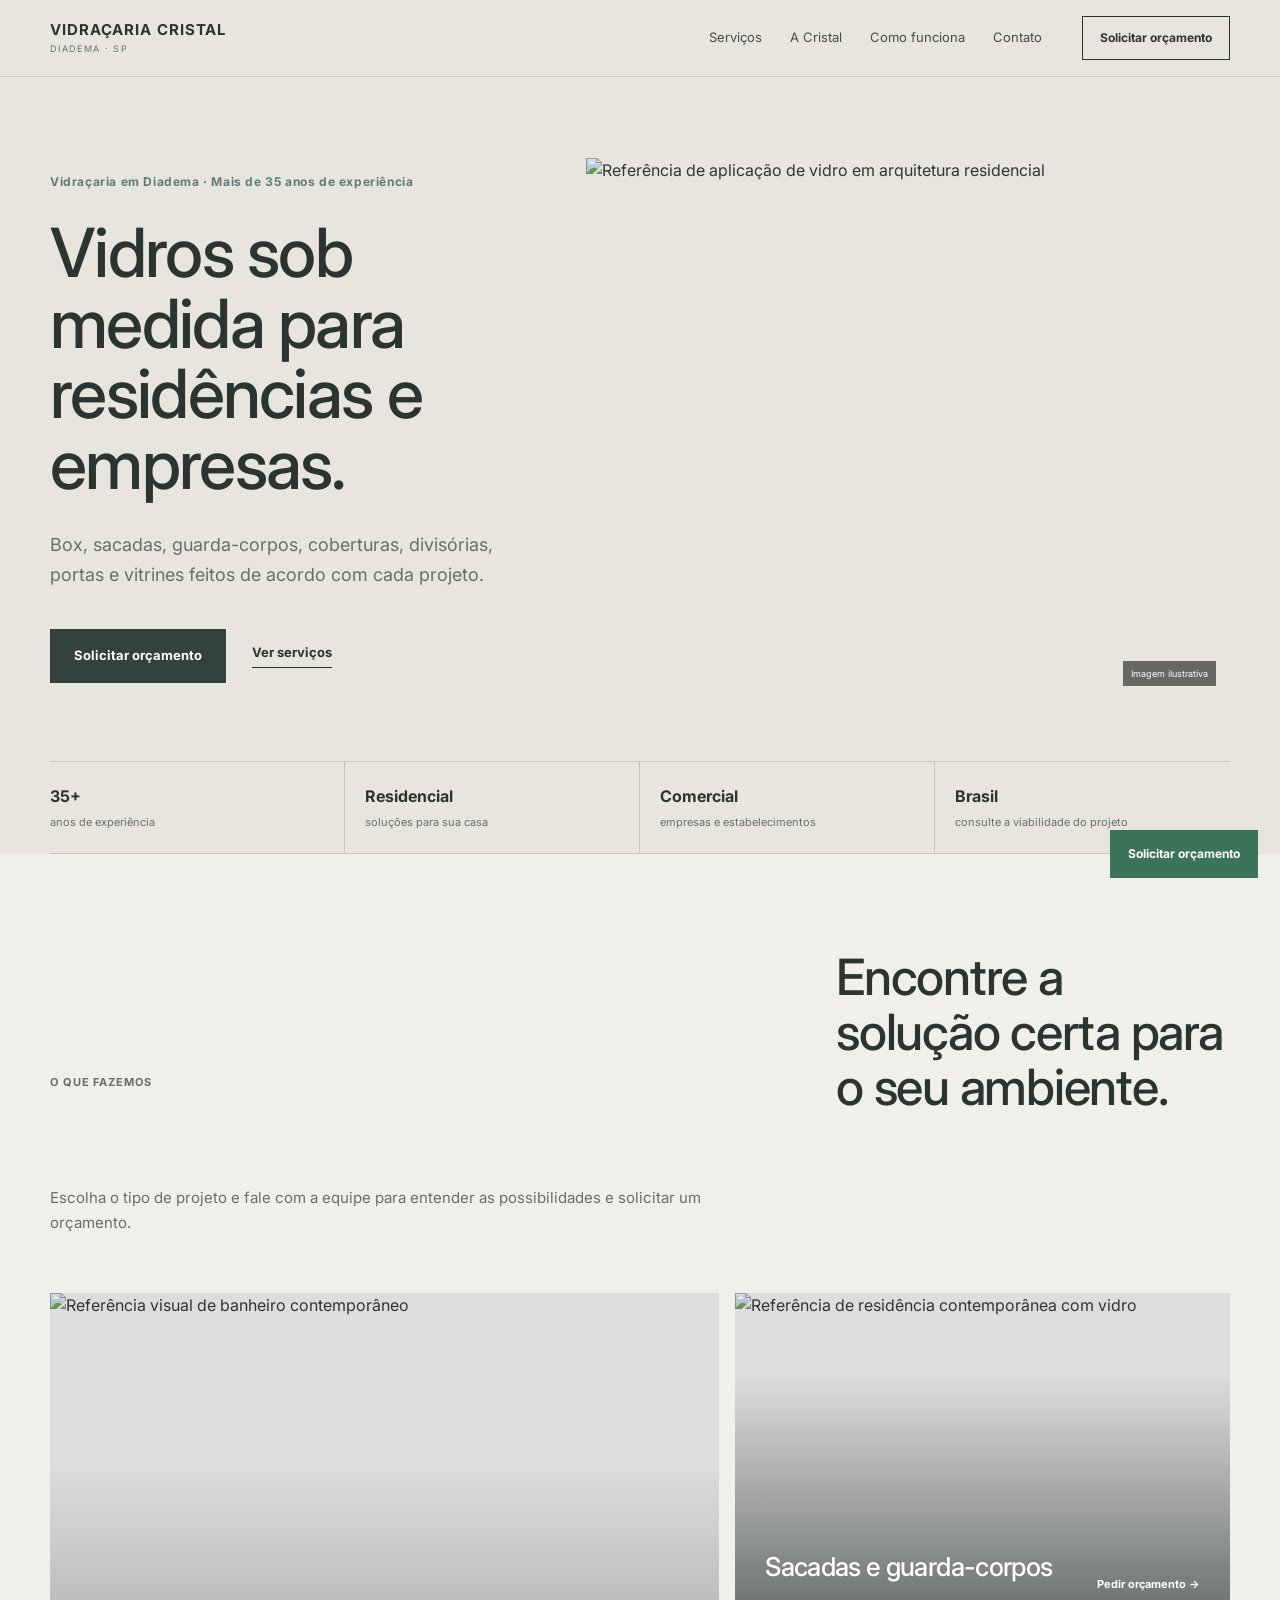
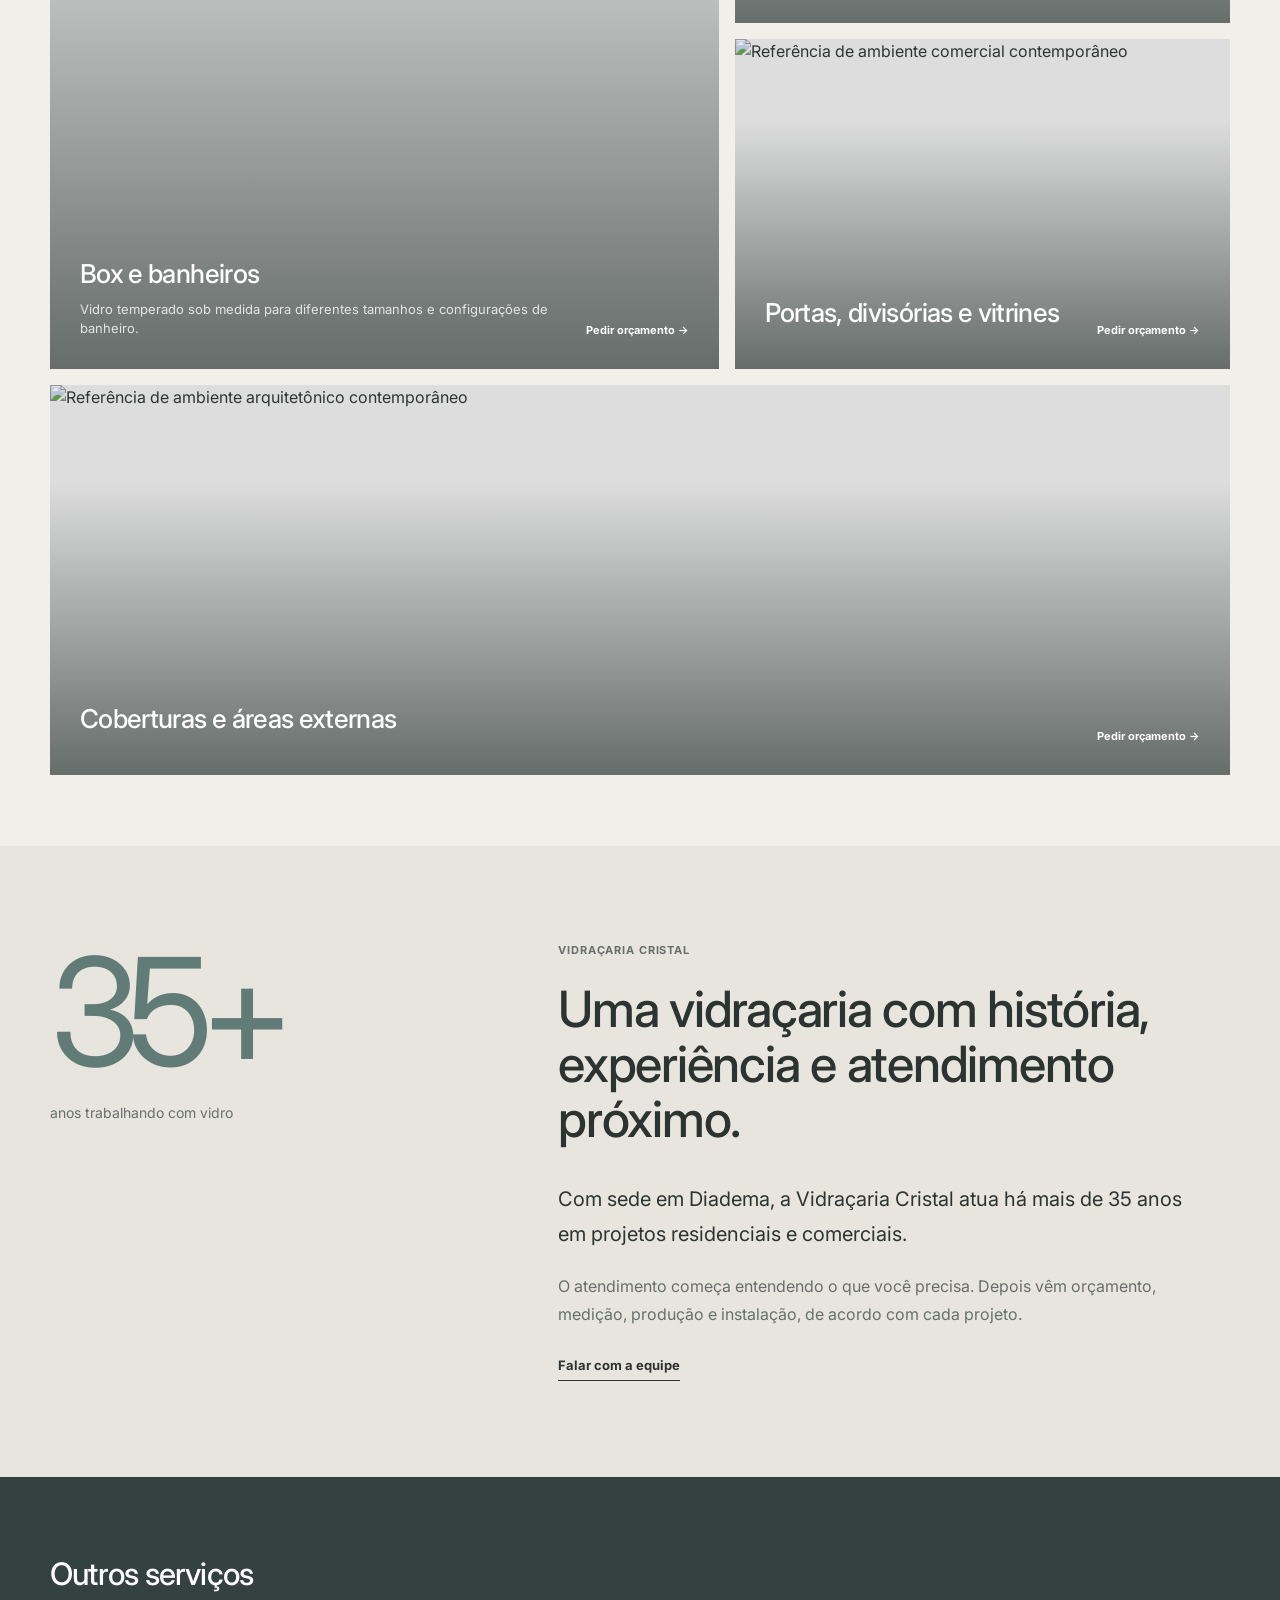
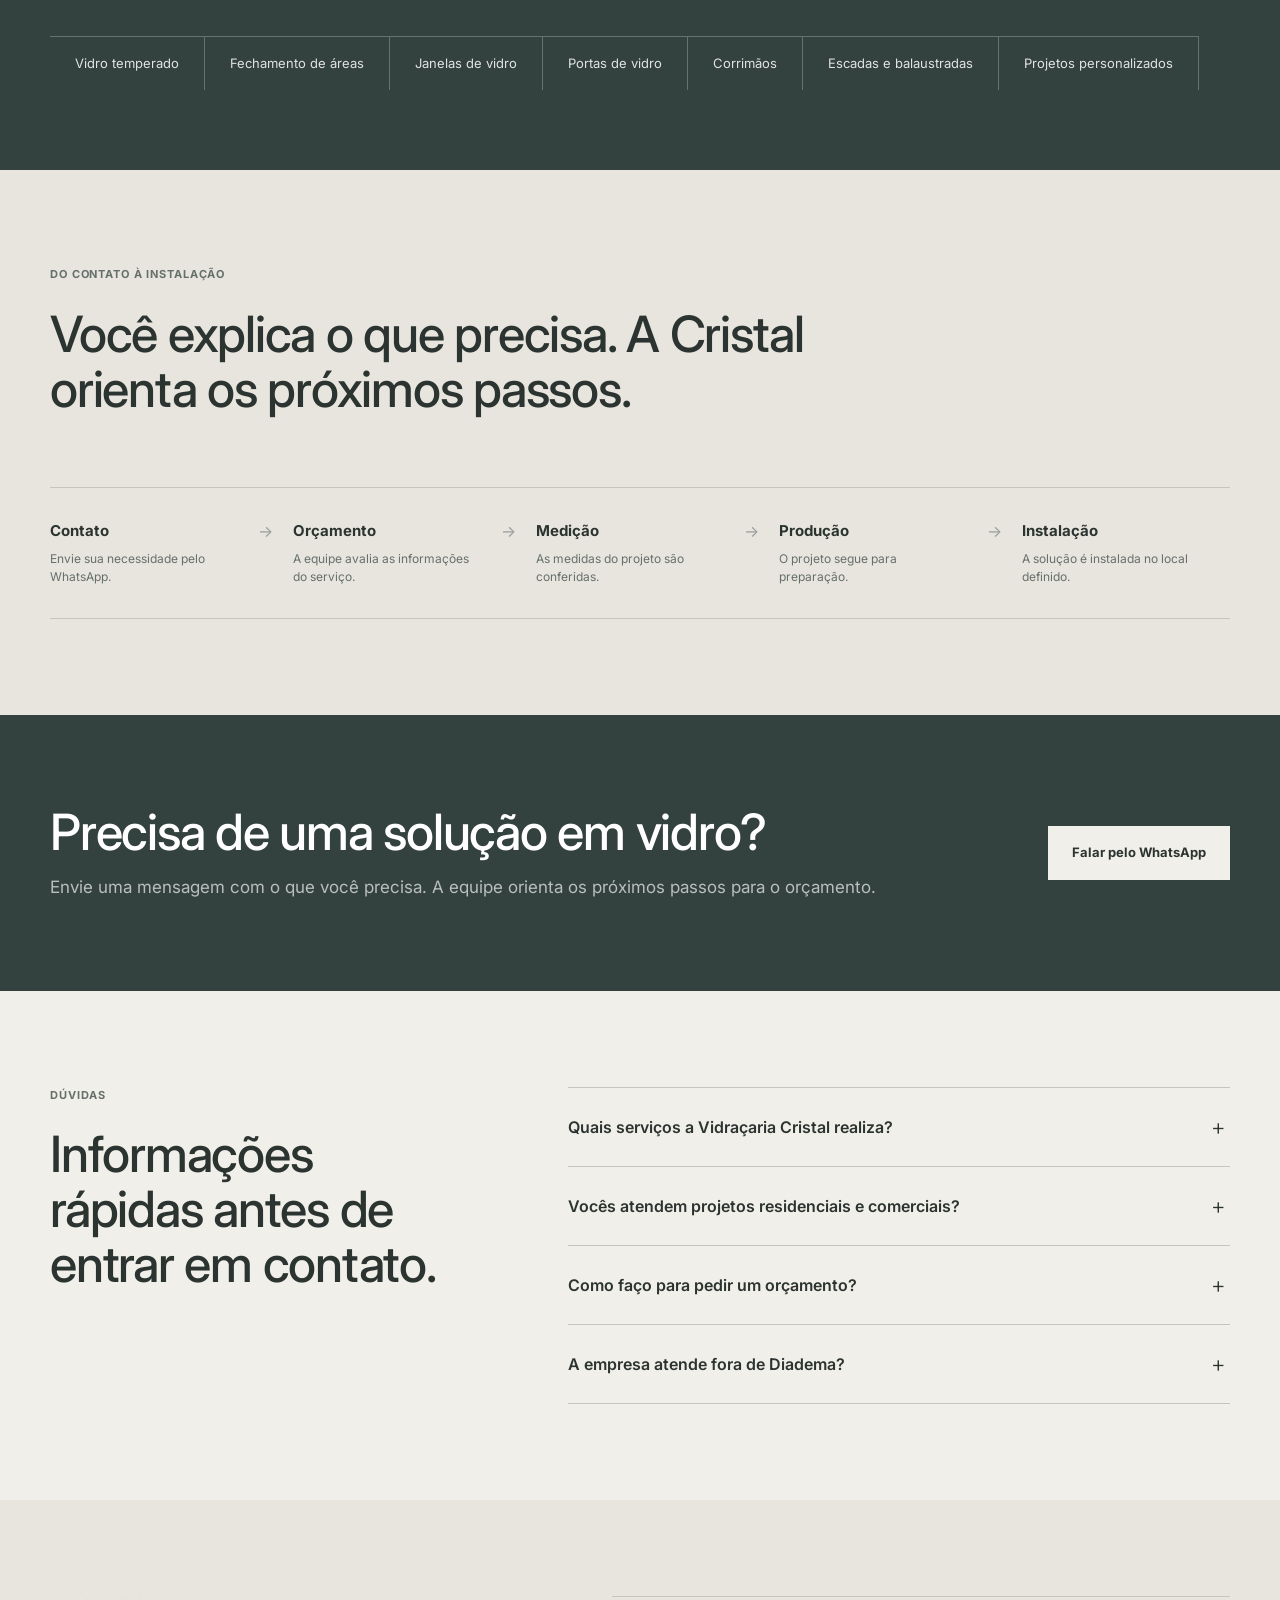
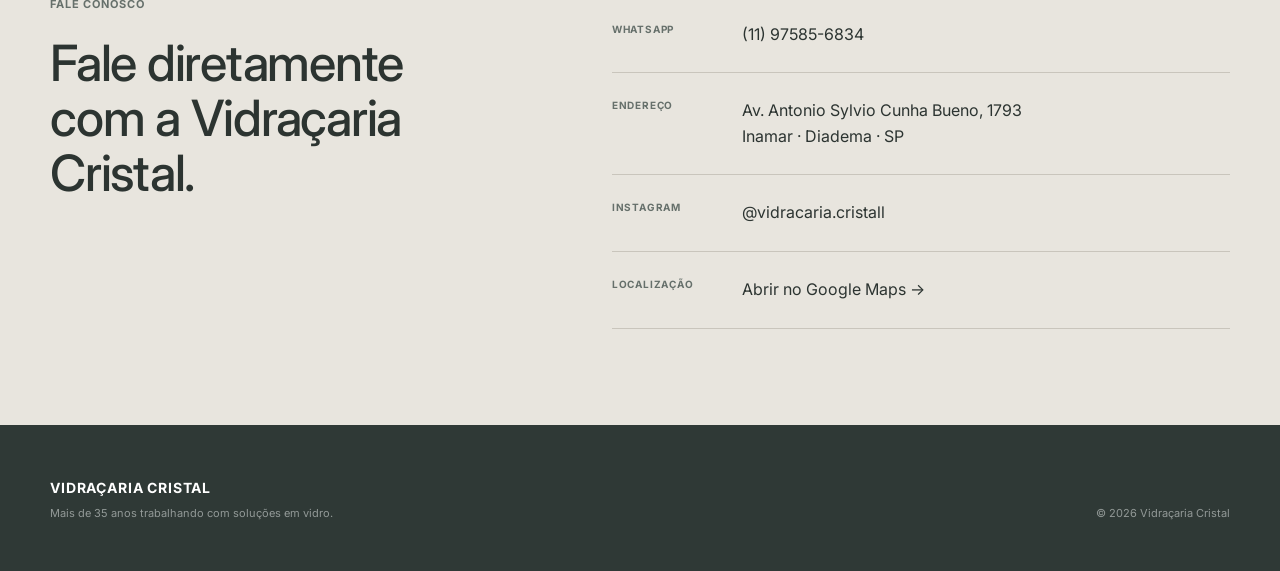
==== commit 1e086d04: "Load professional typography" ====
--- a/index.html
+++ b/index.html
@@ -26,6 +26,14 @@
   <meta
     property="og:url"
     content="https://videdigital.github.io/VCristal/"
+  >
+
+
+  <link rel="preconnect" href="https://fonts.googleapis.com">
+  <link rel="preconnect" href="https://fonts.gstatic.com" crossorigin>
+  <link
+    href="https://fonts.googleapis.com/css2?family=Inter:wght@400;500;600;700&family=Manrope:wght@500;600;700&display=swap"
+    rel="stylesheet"
   >
 
   <link rel="stylesheet" href="assets/css/styles.css">
--- a/assets/css/styles.css
+++ b/assets/css/styles.css
@@ -1,15 +1,18 @@
 :root {
-  --bg: #f3f1ec;
-  --white: #ffffff;
-
-  --ink: #171918;
-  --muted: #666c69;
-  --line: #d7d5cf;
-
-  --green: #334b46;
-  --green-dark: #233631;
-
-  --container: 1240px;
+  --bg: #e8e5de;
+  --white: #f7f5f0;
+  --surface: #f1efe9;
+  --surface-soft: #ddd8cf;
+
+  --ink: #2c3431;
+  --muted: #66706b;
+  --line: #c9c5bc;
+
+  --green: #617b77;
+  --green-dark: #455b57;
+  --deep: #34423f;
+
+  --container: 1180px;
 }
 
 
@@ -31,6 +34,11 @@
   color: var(--ink);
 
   font-family:
+    Inter,
+    ui-sans-serif,
+    -apple-system,
+    BlinkMacSystemFont,
+    "Segoe UI",
     Arial,
     Helvetica,
     sans-serif;
@@ -79,13 +87,13 @@
 }
 
 .section {
-  padding: 120px 0;
+  padding: 96px 0;
 }
 
 h1,
 h2,
 h3 {
-  letter-spacing: -0.035em;
+  letter-spacing: -0.025em;
 }
 
 h1 {
@@ -93,19 +101,19 @@
 
   margin-bottom: 30px;
 
-  font-size: clamp(52px, 6vw, 88px);
+  font-size: clamp(46px, 5.3vw, 72px);
 
   font-weight: 500;
 
-  line-height: 0.98;
+  line-height: 1.04;
 }
 
 h2 {
-  font-size: clamp(38px, 4.5vw, 62px);
+  font-size: clamp(34px, 4vw, 50px);
 
   font-weight: 500;
 
-  line-height: 1.03;
+  line-height: 1.1;
 }
 
 .small-title {
@@ -117,7 +125,7 @@
 
   font-weight: 700;
 
-  letter-spacing: 0.14em;
+  letter-spacing: 0.08em;
 }
 
 .skip-link {
@@ -131,7 +139,7 @@
 
   padding: 12px;
 
-  background: white;
+  background: var(--surface);
 }
 
 .skip-link:focus {
@@ -148,7 +156,7 @@
 
   z-index: 50;
 
-  background: rgba(243, 241, 236, 0.97);
+  background: rgba(232, 229, 222, 0.95);
 
   border-bottom: 1px solid var(--line);
 }
@@ -156,7 +164,7 @@
 .header-inner {
   display: flex;
 
-  min-height: 82px;
+  min-height: 76px;
 
   align-items: center;
 
@@ -222,7 +230,7 @@
 }
 
 .header-whatsapp:hover {
-  background: var(--ink);
+  background: var(--deep);
 
   color: var(--white);
 }
@@ -246,26 +254,26 @@
 
   margin: 6px 0;
 
-  background: var(--ink);
+  background: var(--deep);
 }
 
 
 /* HERO */
 
 .hero {
-  padding: 70px 0 0;
+  padding: 56px 0 0;
 }
 
 .hero-grid {
   display: grid;
 
-  min-height: 650px;
+  min-height: 590px;
 
   grid-template-columns: 0.85fr 1.15fr;
 
   align-items: center;
 
-  gap: 70px;
+  gap: 60px;
 }
 
 .hero-meta {
@@ -317,7 +325,7 @@
 }
 
 .button-dark {
-  background: var(--ink);
+  background: var(--deep);
 
   color: white;
 }
@@ -339,7 +347,7 @@
 .hero-image {
   position: relative;
 
-  height: 610px;
+  height: 540px;
 
   overflow: hidden;
 }
@@ -350,6 +358,8 @@
   height: 100%;
 
   object-fit: cover;
+
+  filter: saturate(0.82) contrast(0.94) brightness(0.96);
 }
 
 .hero-image > span {
@@ -371,7 +381,7 @@
 .hero-info {
   display: grid;
 
-  margin-top: 48px;
+  margin-top: 38px;
 
   grid-template-columns: repeat(4, 1fr);
 
@@ -381,7 +391,7 @@
 }
 
 .hero-info > div {
-  padding: 28px 25px;
+  padding: 22px 20px;
 
   border-right: 1px solid var(--line);
 }
@@ -417,13 +427,13 @@
 .section-intro {
   display: grid;
 
-  margin-bottom: 65px;
+  margin-bottom: 50px;
 
   grid-template-columns: 1fr 0.55fr;
 
   align-items: end;
 
-  gap: 90px;
+  gap: 70px;
 }
 
 .section-intro h2 {
@@ -446,7 +456,7 @@
 /* SERVICES */
 
 .services {
-  background: white;
+  background: var(--surface);
 }
 
 .service-showcase {
@@ -454,7 +464,7 @@
 
   grid-template-columns: 1.15fr 0.85fr;
 
-  grid-auto-rows: 360px;
+  grid-auto-rows: 330px;
 
   gap: 16px;
 }
@@ -474,11 +484,15 @@
 
   object-fit: cover;
 
-  transition: transform 500ms ease;
+  filter: saturate(0.80) contrast(0.94) brightness(0.94);
+
+  transition: transform 500ms ease, filter 300ms ease;
 }
 
 .service-card:hover img {
-  transform: scale(1.015);
+  transform: scale(1.012);
+
+  filter: saturate(0.88) contrast(0.96) brightness(0.96);
 }
 
 .service-large {
@@ -488,7 +502,7 @@
 .service-wide {
   grid-column: span 2;
 
-  height: 430px;
+  height: 390px;
 }
 
 .service-card::after {
@@ -502,7 +516,7 @@
     linear-gradient(
       to bottom,
       transparent,
-      rgba(0, 0, 0, 0.72)
+      rgba(35, 45, 42, 0.64)
     );
 }
 
@@ -533,7 +547,7 @@
 .service-overlay h3 {
   margin-bottom: 7px;
 
-  font-size: 29px;
+  font-size: 26px;
 
   font-weight: 500;
 }
@@ -576,7 +590,7 @@
 
   grid-template-columns: 0.75fr 1.25fr;
 
-  gap: 130px;
+  gap: 105px;
 }
 
 .company-years {
@@ -588,7 +602,7 @@
 
   color: var(--green);
 
-  font-size: clamp(110px, 15vw, 190px);
+  font-size: clamp(96px, 13vw, 150px);
 
   font-weight: 400;
 
@@ -643,7 +657,7 @@
 .other-services {
   padding: 80px 0;
 
-  background: var(--green-dark);
+  background: var(--deep);
 
   color: white;
 }
@@ -735,7 +749,7 @@
 .main-cta {
   padding: 90px 0;
 
-  background: var(--ink);
+  background: var(--deep);
 
   color: white;
 }
@@ -765,7 +779,7 @@
 .button-white {
   flex-shrink: 0;
 
-  background: white;
+  background: var(--surface);
 
   color: var(--ink);
 }
@@ -774,7 +788,7 @@
 /* FAQ */
 
 .faq {
-  background: white;
+  background: var(--surface);
 }
 
 .faq-grid {
@@ -853,7 +867,7 @@
 
   grid-template-columns: 0.85fr 1.15fr;
 
-  gap: 130px;
+  gap: 105px;
 }
 
 .contact-heading h2 {
@@ -901,7 +915,7 @@
 .footer {
   padding: 50px 0;
 
-  background: #111312;
+  background: #2f3936;
 
   color: white;
 }
@@ -950,7 +964,7 @@
 
   align-items: center;
 
-  background: #166942;
+  background: #3b7458;
 
   color: white;
 
@@ -1067,7 +1081,7 @@
   }
 
   .section {
-    padding: 78px 0;
+    padding: 70px 0;
   }
 
   .header-inner {
@@ -1079,11 +1093,11 @@
   }
 
   h1 {
-    font-size: clamp(44px, 13vw, 58px);
+    font-size: clamp(40px, 12vw, 52px);
   }
 
   h2 {
-    font-size: clamp(35px, 10vw, 46px);
+    font-size: clamp(31px, 9vw, 40px);
   }
 
   .hero {
@@ -1105,7 +1119,7 @@
   }
 
   .hero-image {
-    height: 450px;
+    height: 380px;
   }
 
   .hero-info {
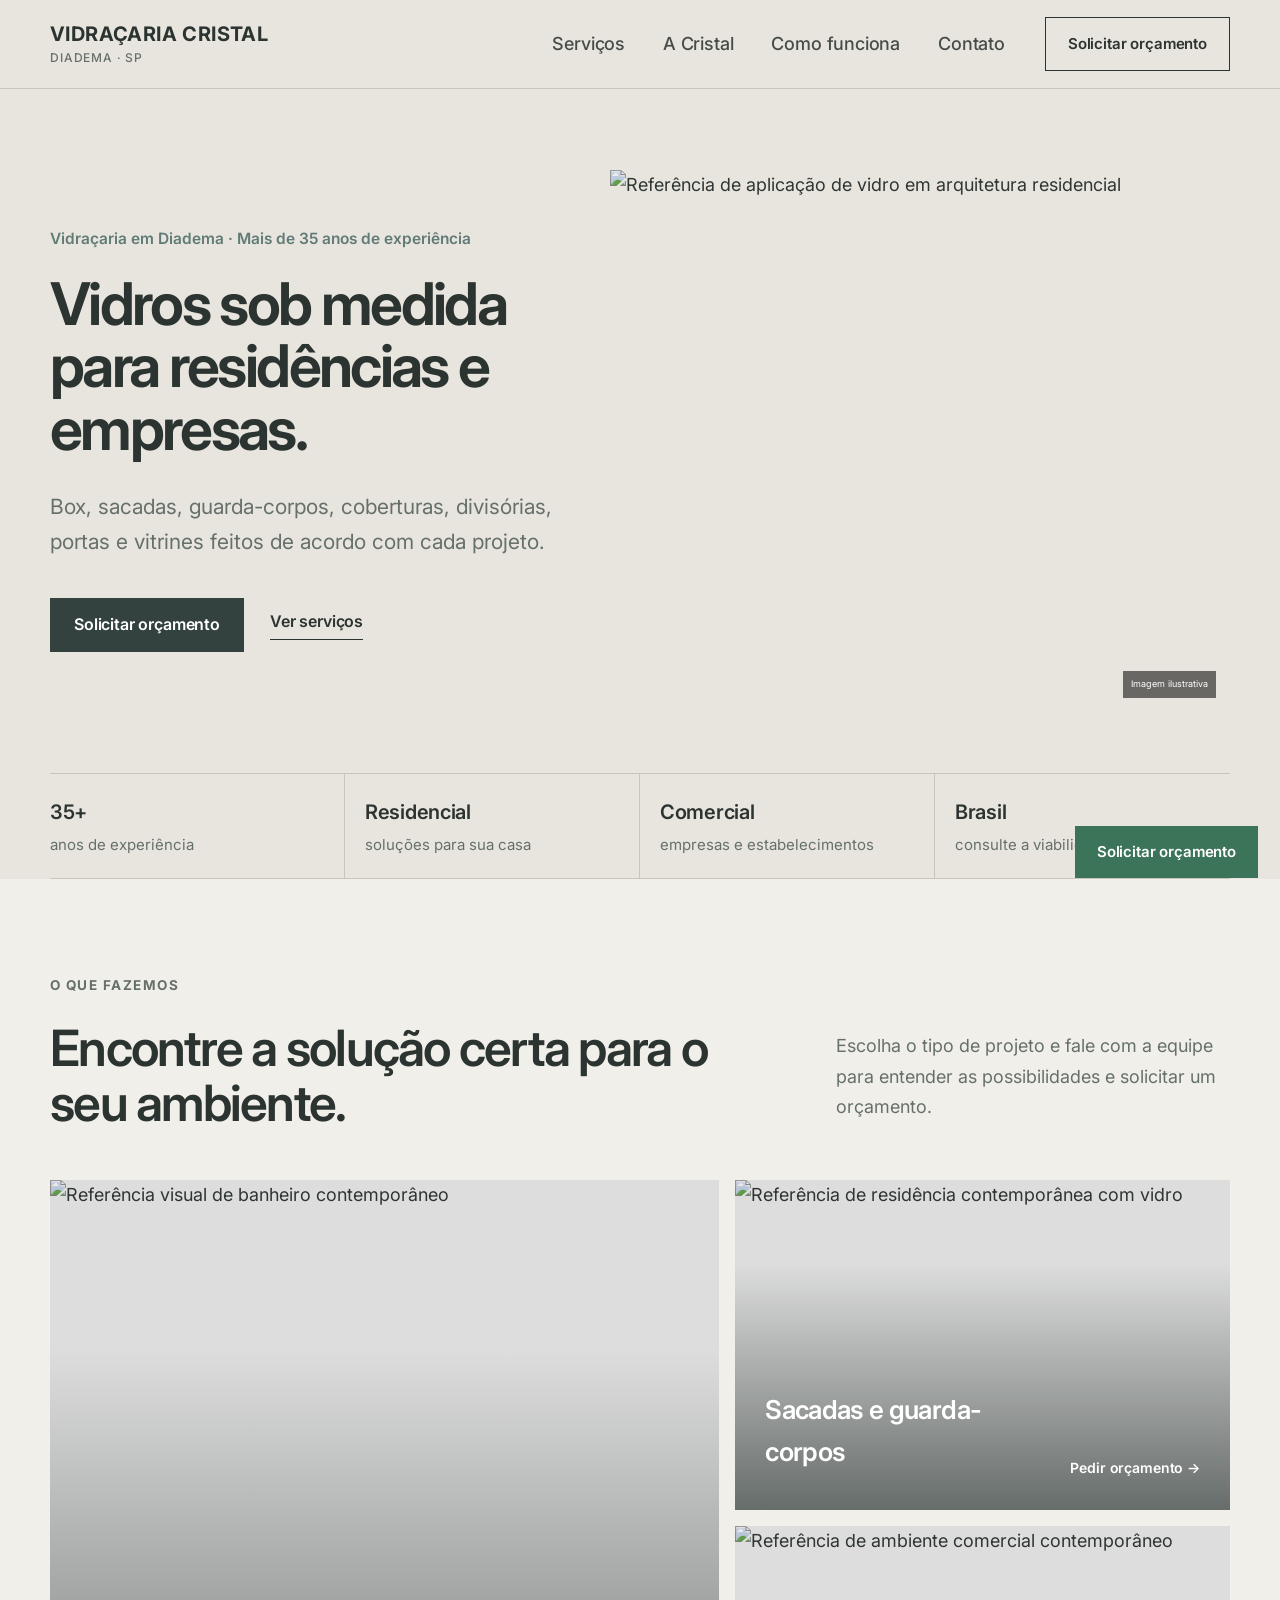
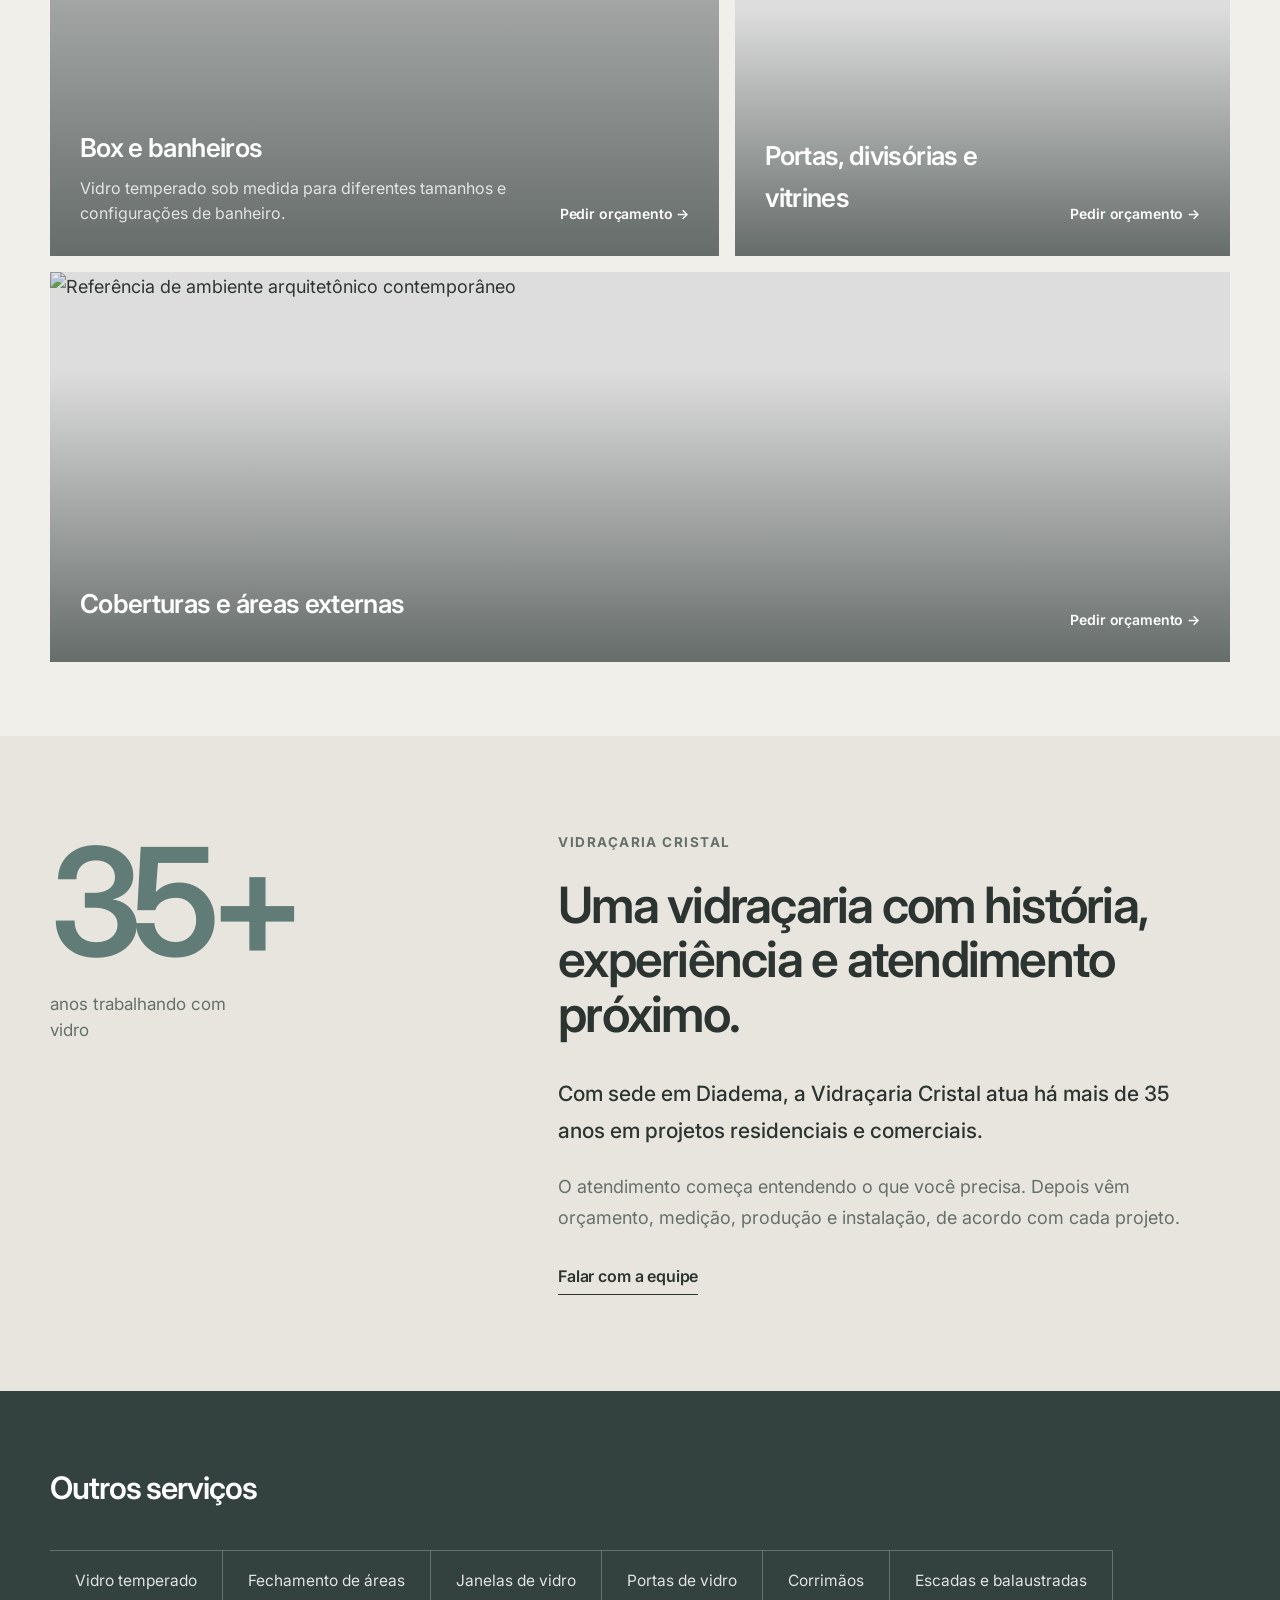
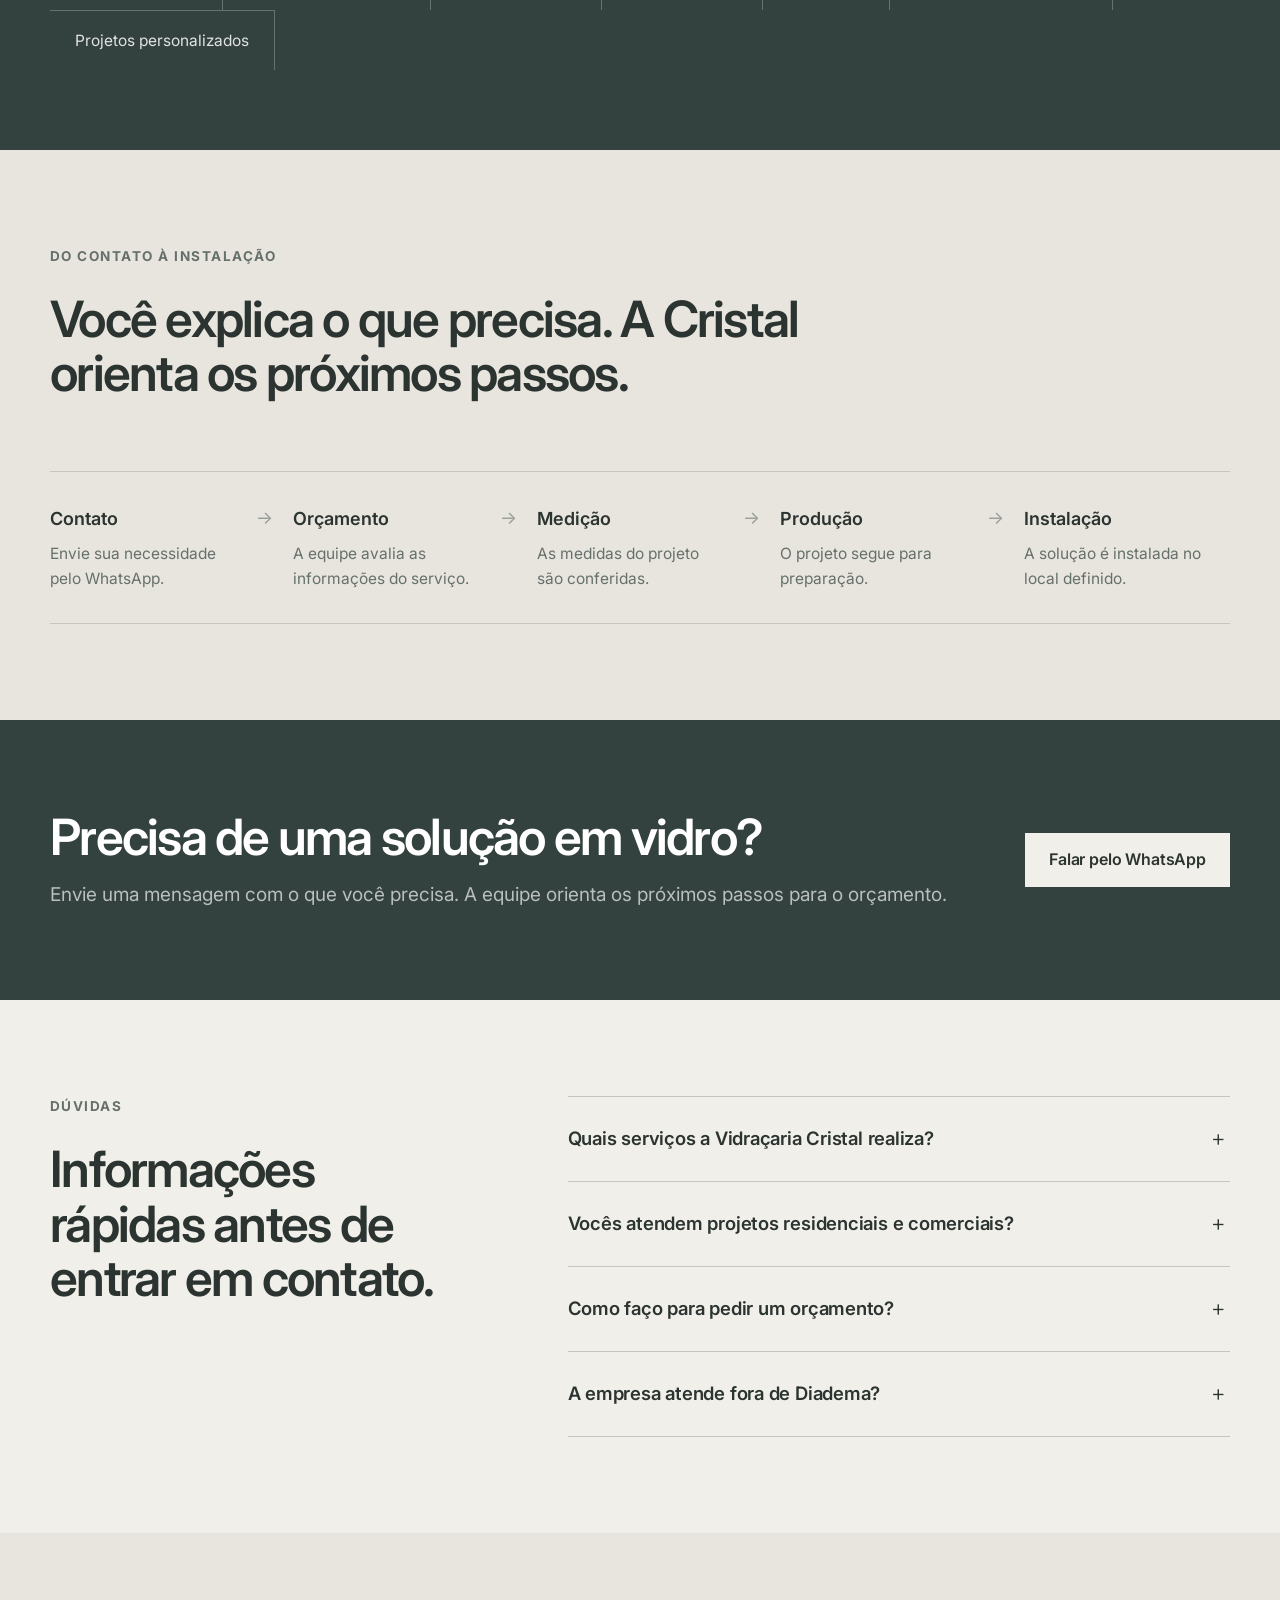
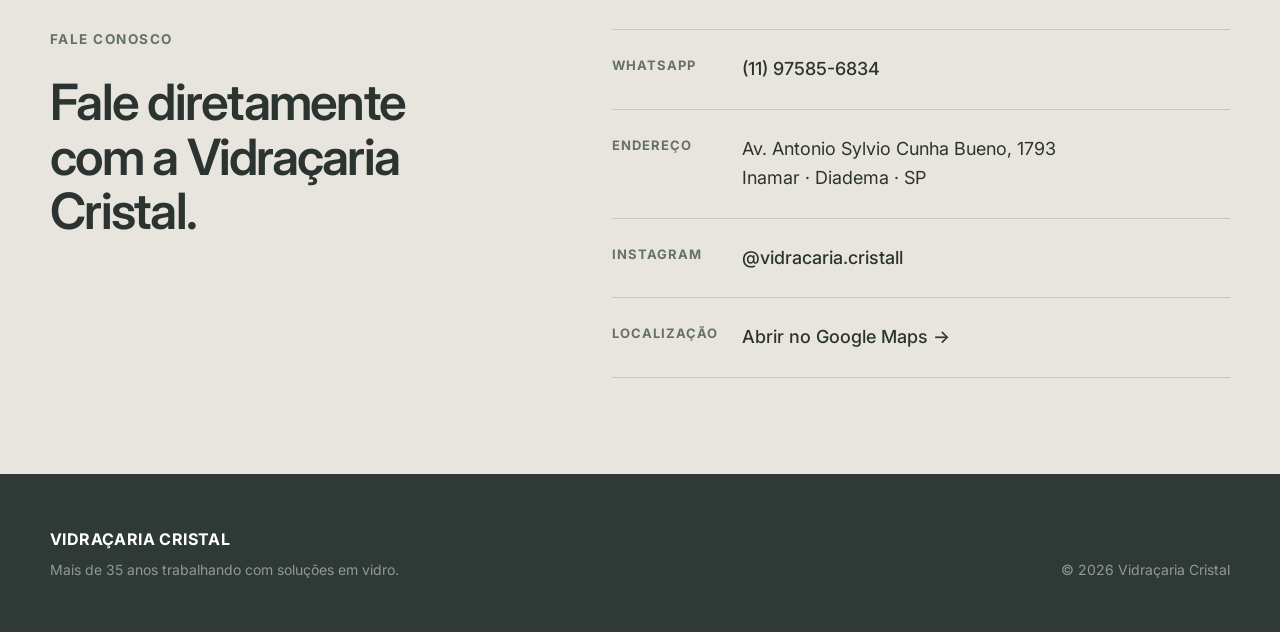
==== commit b70363d4: "Fix services section layout hierarchy" ====
--- a/index.html
+++ b/index.html
@@ -233,13 +233,15 @@
 
         <div class="section-intro">
 
-          <p class="small-title">
-            O QUE FAZEMOS
-          </p>
-
-          <h2>
-            Encontre a solução certa para o seu ambiente.
-          </h2>
+          <div class="section-intro-heading">
+            <p class="small-title">
+              O QUE FAZEMOS
+            </p>
+
+            <h2>
+              Encontre a solução certa para o seu ambiente.
+            </h2>
+          </div>
 
           <p>
             Escolha o tipo de projeto e fale com a equipe para entender as possibilidades e solicitar um orçamento.
--- a/assets/css/styles.css
+++ b/assets/css/styles.css
@@ -987,6 +987,226 @@
 
 /* TABLET */
 
+
+
+/* TYPOGRAPHY REFINEMENT */
+
+body {
+  font-weight: 400;
+  line-height: 1.62;
+}
+
+h1,
+h2,
+h3,
+.brand strong,
+.company-years strong,
+.other-services h2,
+.footer strong {
+  font-family:
+    Manrope,
+    Inter,
+    ui-sans-serif,
+    -apple-system,
+    BlinkMacSystemFont,
+    "Segoe UI",
+    sans-serif;
+}
+
+h1 {
+  max-width: 690px;
+  font-weight: 600;
+  letter-spacing: -0.04em;
+  line-height: 1.045;
+}
+
+h2 {
+  font-weight: 600;
+  letter-spacing: -0.035em;
+  line-height: 1.09;
+}
+
+h3 {
+  font-weight: 600;
+  letter-spacing: -0.025em;
+}
+
+.brand strong {
+  font-weight: 700;
+  letter-spacing: 0.025em;
+}
+
+.brand span {
+  font-weight: 500;
+  letter-spacing: 0.08em;
+}
+
+.site-nav a {
+  font-size: 14px;
+  font-weight: 500;
+  letter-spacing: -0.01em;
+}
+
+.header-whatsapp,
+.button,
+.simple-link,
+.service-overlay > span,
+.floating-whatsapp {
+  font-weight: 600;
+  letter-spacing: -0.01em;
+}
+
+.hero-meta {
+  font-weight: 600;
+  letter-spacing: 0;
+}
+
+.hero-text {
+  max-width: 540px;
+  font-size: 17px;
+  line-height: 1.72;
+}
+
+.small-title {
+  font-weight: 700;
+  letter-spacing: 0.11em;
+  text-transform: uppercase;
+}
+
+.hero-info strong {
+  font-family:
+    Manrope,
+    Inter,
+    sans-serif;
+  font-weight: 600;
+  letter-spacing: -0.015em;
+}
+
+.service-overlay h3 {
+  font-weight: 600;
+}
+
+.company-years strong {
+  font-weight: 600;
+  letter-spacing: -0.075em;
+}
+
+.company-copy .company-lead {
+  font-weight: 500;
+  line-height: 1.65;
+}
+
+.process-line strong {
+  font-family:
+    Manrope,
+    Inter,
+    sans-serif;
+  font-weight: 600;
+}
+
+.faq-list summary {
+  font-weight: 600;
+  letter-spacing: -0.012em;
+}
+
+.contact-info a {
+  font-weight: 500;
+}
+
+.footer strong {
+  font-weight: 700;
+  letter-spacing: 0.025em;
+}
+
+
+
+
+/* FINAL PROFESSIONAL POLISH */
+
+.hero-grid {
+  grid-template-columns: 0.9fr 1.1fr;
+  gap: 52px;
+}
+
+h1 {
+  max-width: 620px;
+  font-size: clamp(42px, 4.6vw, 60px);
+  font-weight: 650;
+  line-height: 1.06;
+  letter-spacing: -0.045em;
+}
+
+.brand strong {
+  font-size: 16.5px;
+  font-weight: 700;
+  letter-spacing: 0.02em;
+}
+
+.brand span {
+  margin-top: 6px;
+  font-size: 10px;
+  font-weight: 500;
+  letter-spacing: 0.07em;
+}
+
+.site-nav {
+  gap: 34px;
+}
+
+.site-nav a {
+  font-size: 14.5px;
+  font-weight: 500;
+}
+
+.header-whatsapp {
+  padding: 12px 18px;
+  font-size: 13px;
+  font-weight: 600;
+}
+
+.hero-meta {
+  margin-bottom: 22px;
+  font-size: 13px;
+  line-height: 1.45;
+}
+
+.hero-text {
+  max-width: 520px;
+  font-size: 17px;
+  line-height: 1.72;
+}
+
+.hero-info strong {
+  font-size: 16.5px;
+}
+
+.hero-info span {
+  font-size: 12px;
+  line-height: 1.45;
+}
+
+.section-intro > p:last-child {
+  font-size: 16px;
+}
+
+.service-overlay > span {
+  font-size: 12px;
+}
+
+.image-disclaimer {
+  font-size: 11px;
+  line-height: 1.5;
+}
+
+.contact-info span {
+  font-size: 11px;
+}
+
+.footer p {
+  font-size: 12px;
+}
+
+
 @media (max-width: 1020px) {
 
   .site-nav,
@@ -1258,3 +1478,270 @@
   }
 
 }
+
+
+/* DESKTOP TYPE SCALE */
+
+@media (min-width: 1021px) {
+  body {
+    font-size: 17px;
+  }
+
+  .header-inner {
+    min-height: 84px;
+  }
+
+  .brand strong {
+    font-size: 18px;
+  }
+
+  .brand span {
+    font-size: 11px;
+  }
+
+  .site-nav a {
+    font-size: 16px;
+  }
+
+  .header-whatsapp {
+    padding: 13px 20px;
+    font-size: 14px;
+  }
+
+  .hero-meta {
+    font-size: 14px;
+  }
+
+  .hero-text {
+    font-size: 19px;
+    line-height: 1.7;
+  }
+
+  .button {
+    font-size: 14.5px;
+  }
+
+  .simple-link {
+    font-size: 14.5px;
+  }
+
+  .hero-info strong {
+    font-size: 18px;
+  }
+
+  .hero-info span {
+    font-size: 13.5px;
+  }
+
+  .small-title {
+    font-size: 12.5px;
+  }
+
+  .section-intro > p:last-child {
+    font-size: 17px;
+  }
+
+  .service-overlay p {
+    font-size: 15px;
+    line-height: 1.55;
+  }
+
+  .service-overlay > span {
+    font-size: 13px;
+  }
+
+  .image-disclaimer {
+    font-size: 12px;
+  }
+
+  .company-years span {
+    font-size: 16px;
+    line-height: 1.5;
+  }
+
+  .company-copy > p:not(.small-title) {
+    font-size: 17px;
+  }
+
+  .company-copy .company-lead {
+    font-size: 20px !important;
+  }
+
+  .other-services-list span {
+    font-size: 14.5px;
+  }
+
+  .process-line strong {
+    font-size: 16px;
+  }
+
+  .process-line p {
+    font-size: 14px;
+  }
+
+  .main-cta p {
+    font-size: 18px;
+  }
+
+  .faq-list summary {
+    font-size: 17px;
+  }
+
+  .faq-list details p {
+    font-size: 16px;
+  }
+
+  .contact-info span {
+    font-size: 12px;
+  }
+
+  .contact-info a,
+  .contact-info p {
+    font-size: 17px;
+  }
+
+  .footer p {
+    font-size: 13px;
+  }
+
+  .floating-whatsapp {
+    font-size: 13.5px;
+    min-height: 50px;
+    padding: 0 20px;
+  }
+}
+
+/* STRONGER DESKTOP TYPE SCALE */
+
+@media (min-width: 1021px) {
+  body {
+    font-size: 18px;
+  }
+
+  .header-inner {
+    min-height: 88px;
+  }
+
+  .brand strong {
+    font-size: 20px;
+  }
+
+  .brand span {
+    font-size: 12px;
+  }
+
+  .site-nav {
+    gap: 38px;
+  }
+
+  .site-nav a {
+    font-size: 18px;
+  }
+
+  .header-whatsapp {
+    padding: 14px 22px;
+    font-size: 15px;
+  }
+
+  .hero-meta {
+    font-size: 15.5px;
+  }
+
+  .hero-text {
+    max-width: 560px;
+    font-size: 21px;
+    line-height: 1.66;
+  }
+
+  .button {
+    font-size: 16px;
+  }
+
+  .simple-link {
+    font-size: 16px;
+  }
+
+  .hero-info strong {
+    font-size: 20px;
+  }
+
+  .hero-info span {
+    font-size: 15px;
+  }
+
+  .small-title {
+    font-size: 13.5px;
+  }
+
+  .section-intro > p:last-child {
+    font-size: 18px;
+  }
+
+  .service-overlay p {
+    font-size: 16px;
+  }
+
+  .service-overlay > span {
+    font-size: 14px;
+  }
+
+  .company-years span {
+    font-size: 17px;
+  }
+
+  .company-copy > p:not(.small-title) {
+    font-size: 18px;
+  }
+
+  .company-copy .company-lead {
+    font-size: 21px !important;
+  }
+
+  .other-services-list span {
+    font-size: 15.5px;
+  }
+
+  .process-line strong {
+    font-size: 18px;
+  }
+
+  .process-line p {
+    font-size: 15.5px;
+  }
+
+  .main-cta p {
+    font-size: 19px;
+  }
+
+  .faq-list summary {
+    font-size: 18.5px;
+  }
+
+  .faq-list details p {
+    font-size: 17px;
+  }
+
+  .contact-info span {
+    font-size: 13px;
+  }
+
+  .contact-info a,
+  .contact-info p {
+    font-size: 18px;
+  }
+
+  .footer strong {
+    font-size: 16px;
+  }
+
+  .footer p {
+    font-size: 14px;
+  }
+
+  .floating-whatsapp {
+    min-height: 52px;
+    padding: 0 22px;
+    font-size: 15px;
+  }
+}
+
